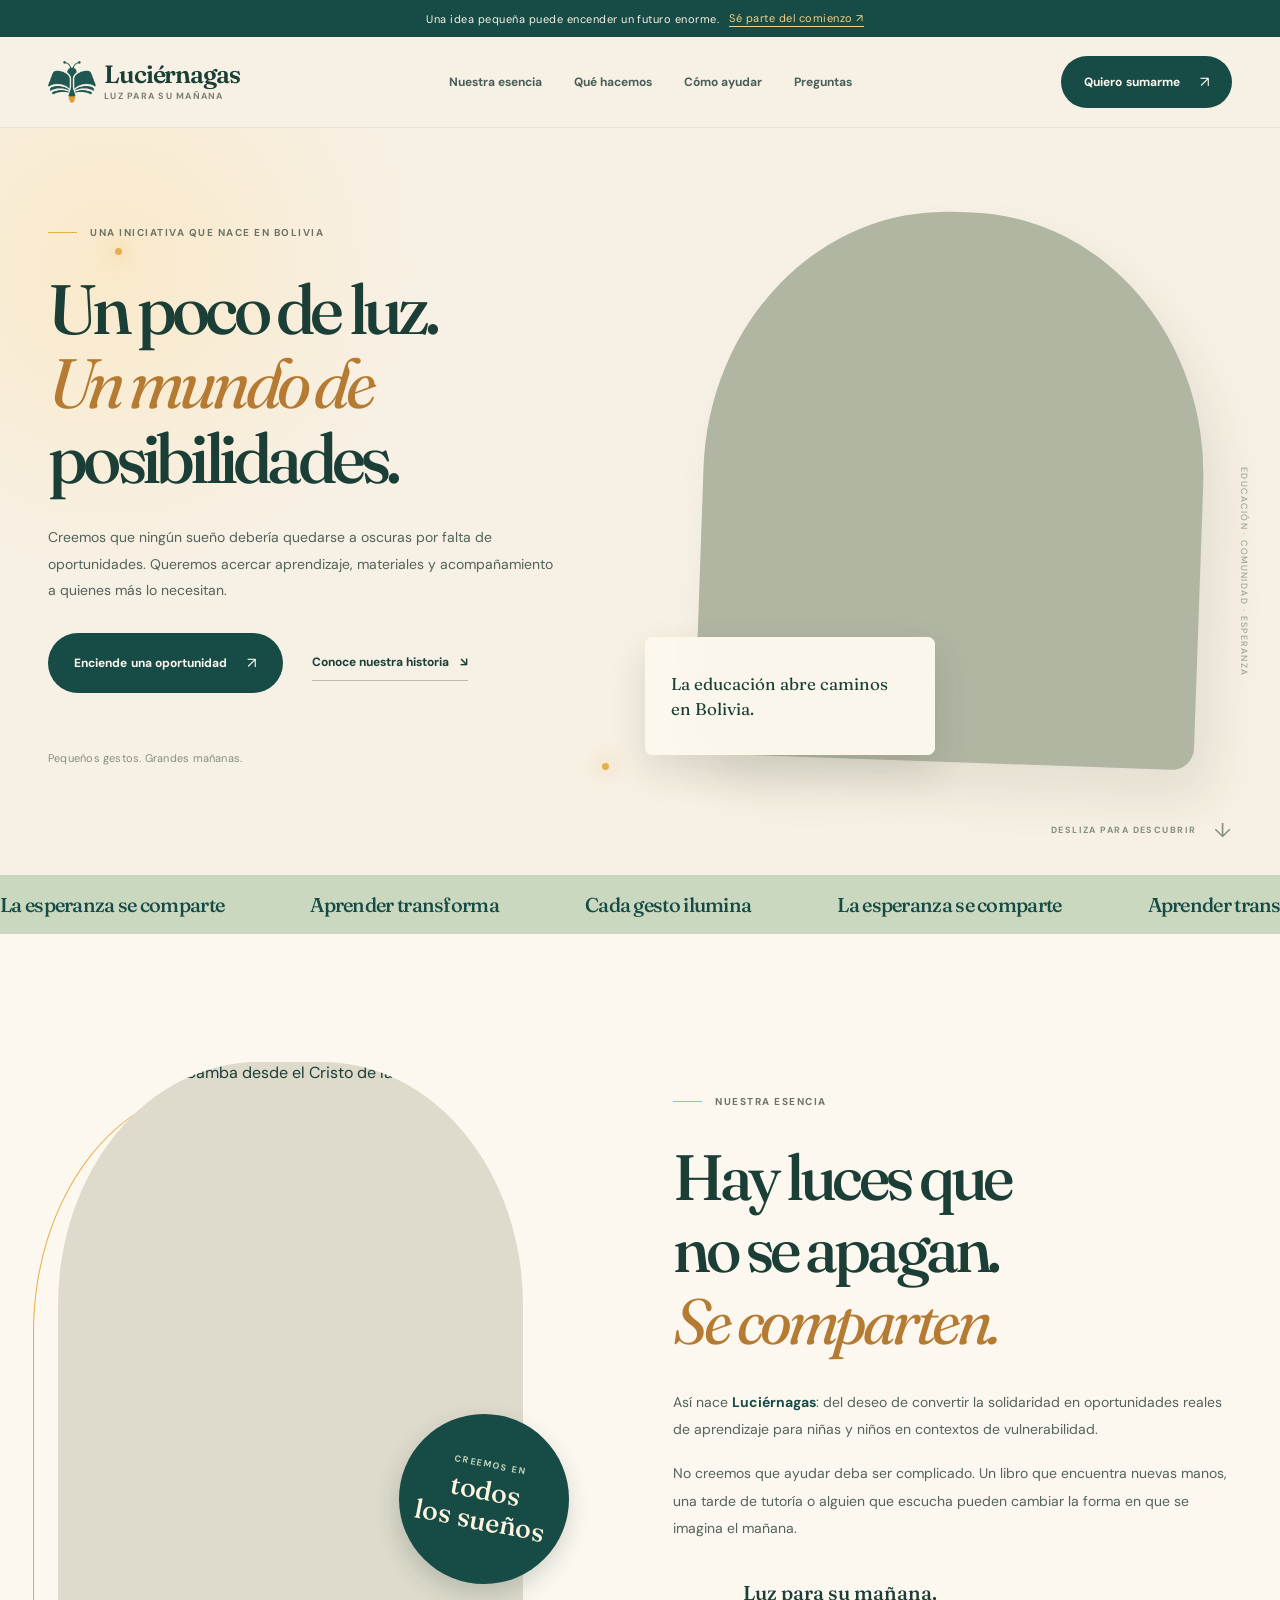
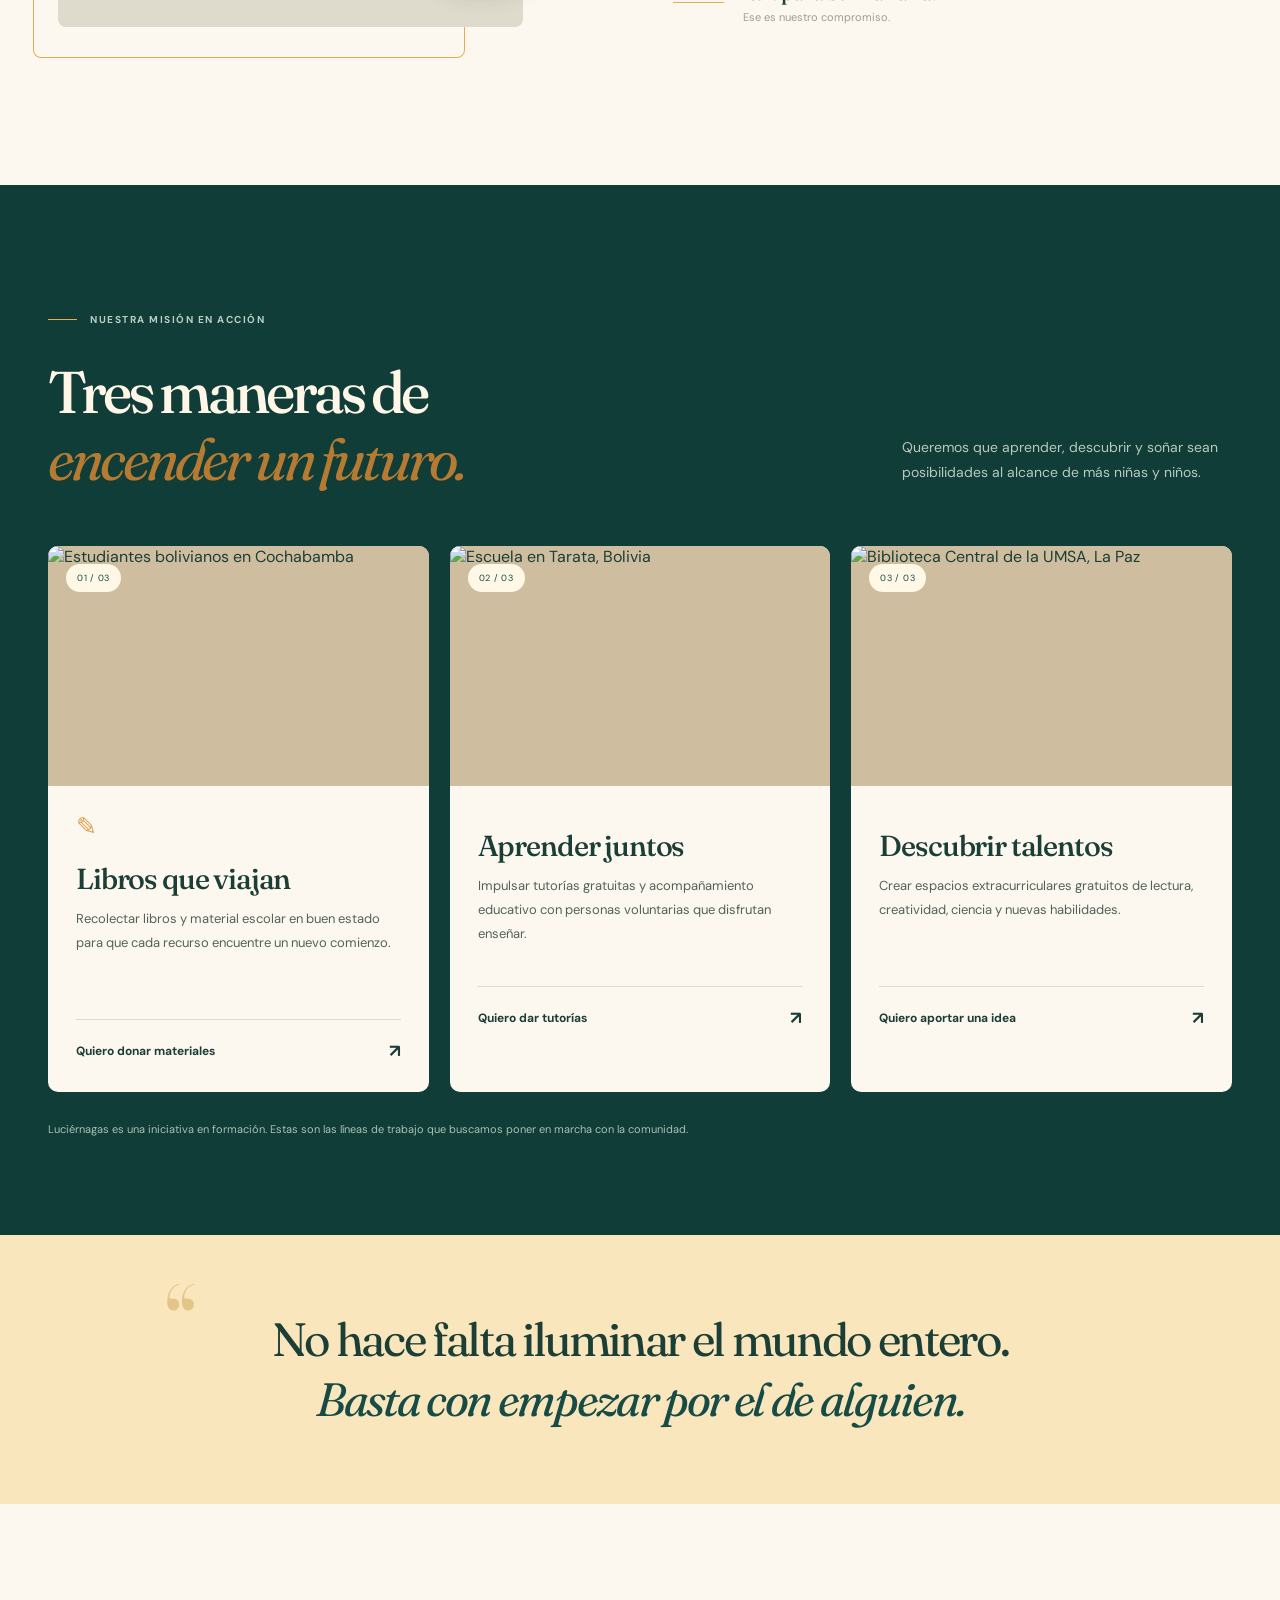
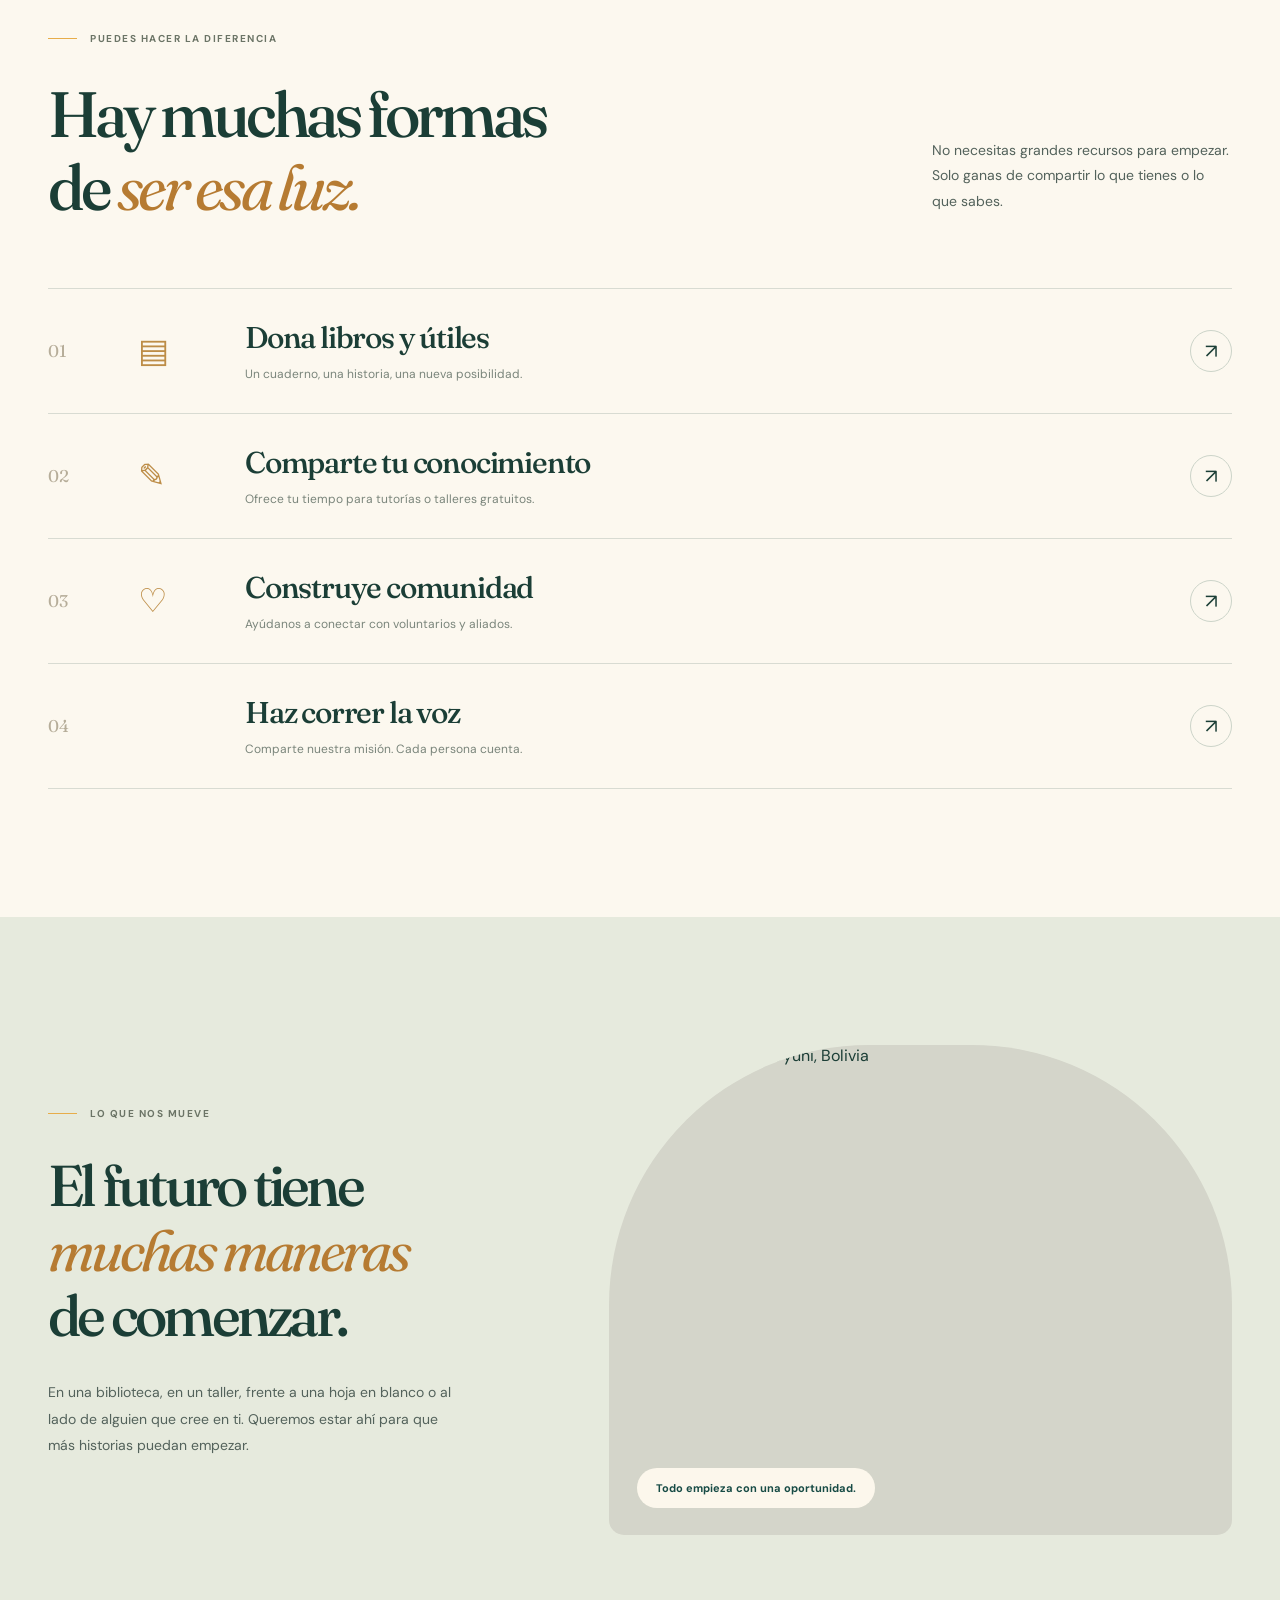
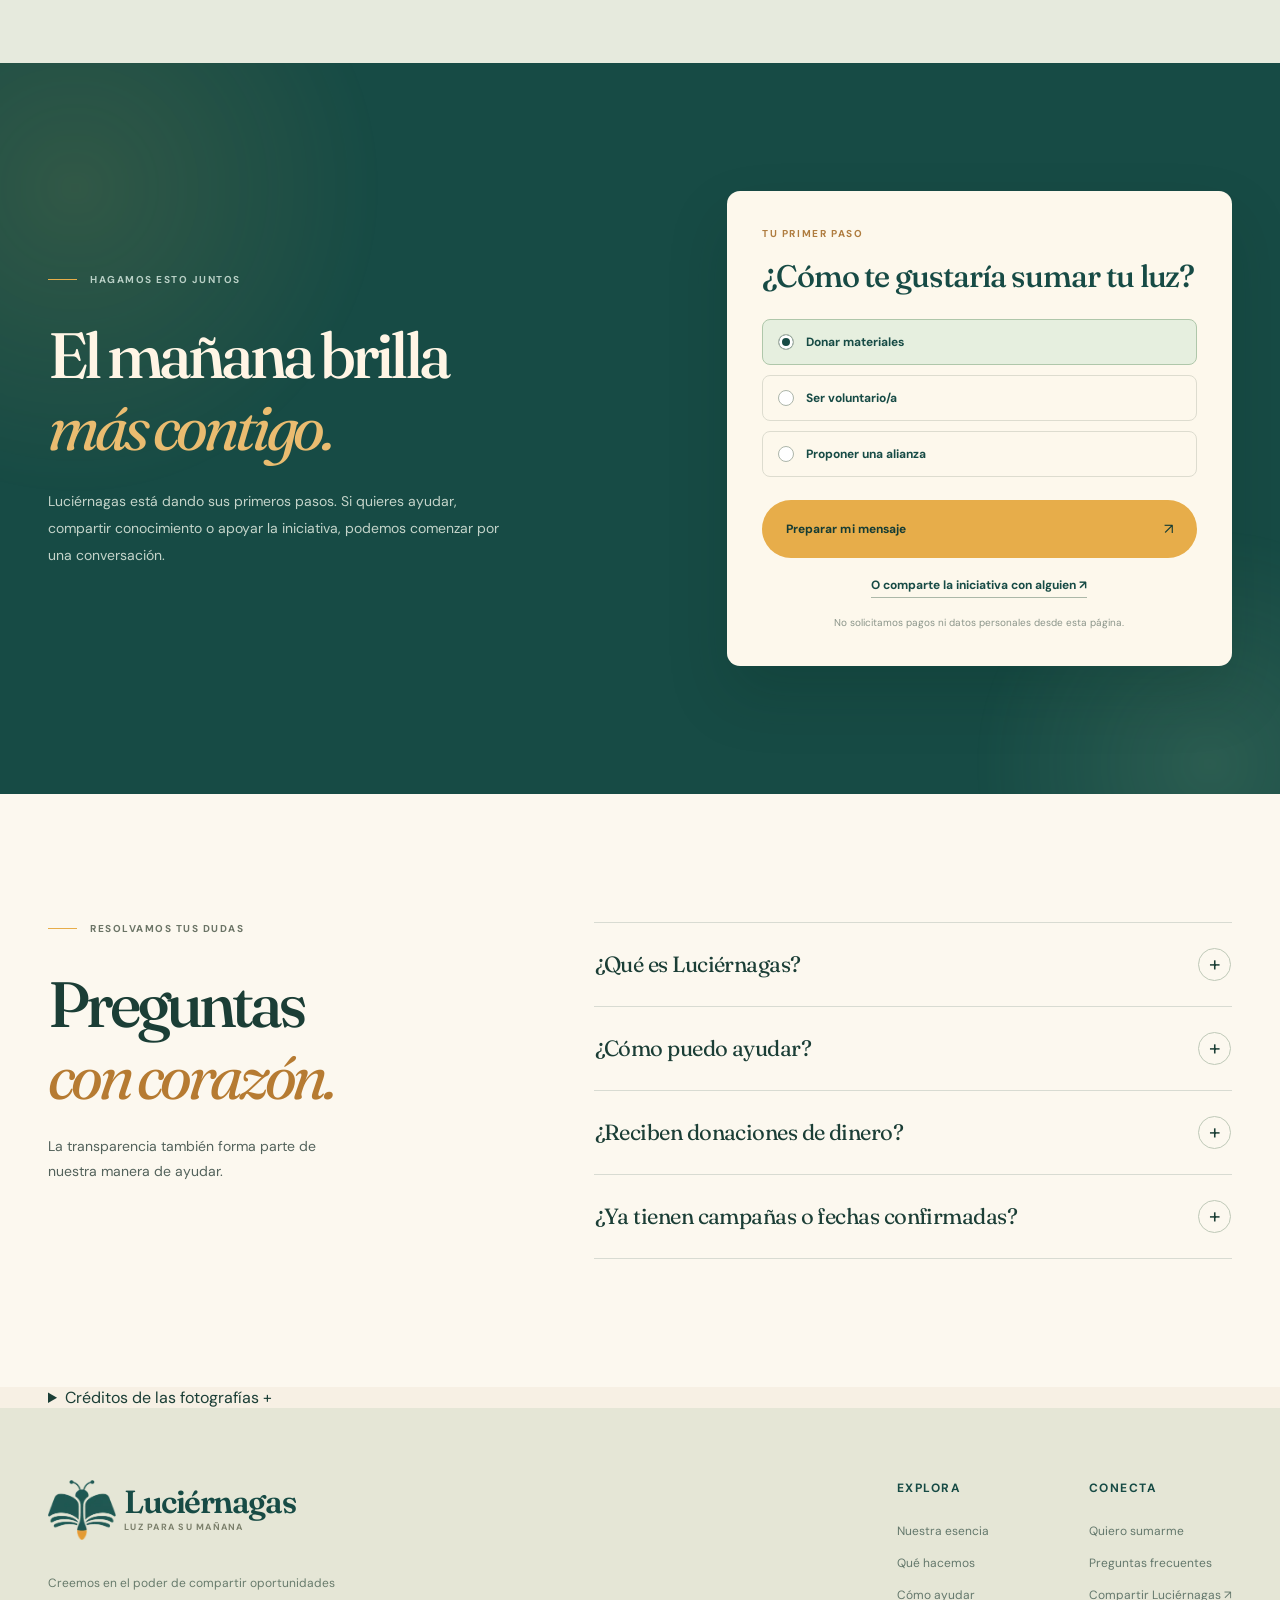
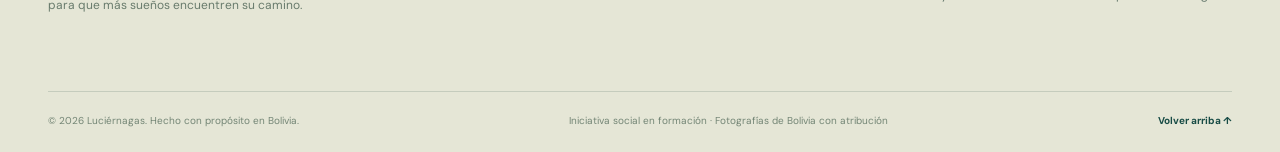
==== index.html @ acbd03c3 "Mejorar Luciérnagas: navegación fija, animación suave y fotos bolivianas - index.html" ====
<!doctype html>
<html lang="es">
<head>
  <meta charset="utf-8" />
  <meta name="viewport" content="width=device-width, initial-scale=1" />
  <meta name="theme-color" content="#f7f0e4" />
  <meta name="description" content="Luciérnagas es una iniciativa social en formación en Bolivia. Queremos acercar libros, material escolar, tutorías y experiencias educativas gratuitas a niñas y niños." />
  <meta property="og:type" content="website" />
  <meta property="og:title" content="Luciérnagas — Luz para su mañana" />
  <meta property="og:description" content="Pequeños gestos, grandes futuros. Súmate a una comunidad que quiere encender oportunidades a través de la educación." />
  <meta property="og:image" content="assets/logo-original.webp" />
  <meta name="color-scheme" content="light" />
  <title>Luciérnagas | Luz para su mañana</title>
  <link rel="icon" type="image/png" href="assets/favicon.webp" />
  <link rel="preconnect" href="https://fonts.googleapis.com" />
  <link rel="preconnect" href="https://fonts.gstatic.com" crossorigin />
  <link href="https://fonts.googleapis.com/css2?family=DM+Sans:wght@400;500;600;700&family=Fraunces:ital,wght@0,400;0,500;0,600;1,400;1,500&display=swap" rel="stylesheet" />
  <link rel="stylesheet" href="css/styles.css" />
  <script defer src="js/main.js"></script>
</head>
<body>
  <a class="skip-link" href="#contenido">Saltar al contenido</a>
  <div class="ambient-fireflies" aria-hidden="true"><span></span><span></span><span></span><span></span><span></span><span></span><span></span><span></span></div>
  <div class="top-shell">
  <div class="announcement"><span class="announcement-spark" aria-hidden="true"></span> Una idea pequeña puede encender un futuro enorme. <a href="#sumate">Sé parte del comienzo <span aria-hidden="true">↗</span></a></div>
  <header class="site-header" id="inicio">
    <div class="container nav-shell">
      <a class="brand" href="#inicio" aria-label="Luciérnagas, ir al inicio">
        <img src="assets/isotipo.webp" width="45" height="40" alt="" />
        <span class="brand-copy"><strong>Luciérnagas</strong><small>Luz para su mañana</small></span>
      </a>
      <nav class="primary-nav" aria-label="Navegación principal" id="primary-nav">
        <a href="#nosotros">Nuestra esencia</a>
        <a href="#que-hacemos">Qué hacemos</a>
        <a href="#como-ayudar">Cómo ayudar</a>
        <a href="#preguntas">Preguntas</a>
      </nav>
      <a class="button button-dark nav-cta" href="#sumate">Quiero sumarme <span aria-hidden="true">↗</span></a>
      <button class="menu-toggle" type="button" aria-label="Abrir menú" aria-expanded="false" aria-controls="primary-nav"><span></span><span></span></button>
    </div>
  </header>
  </div>
  <main id="contenido">
    <section class="hero section-pad" aria-labelledby="hero-heading">
      <div class="hero-glow" aria-hidden="true"></div>
      <div class="firefly firefly-one" aria-hidden="true"></div><div class="firefly firefly-two" aria-hidden="true"></div><div class="firefly firefly-three" aria-hidden="true"></div>
      <div class="container hero-grid">
        <div class="hero-copy" data-reveal>
          <p class="eyebrow"><span class="eyebrow-line"></span> Una iniciativa que nace en Bolivia</p>
          <h1 id="hero-heading">Un poco de luz.<br><em>Un mundo de</em><br><span class="highlight-word">posibilidades</span>.</h1>
          <p class="hero-lead">Creemos que ningún sueño debería quedarse a oscuras por falta de oportunidades. Queremos acercar aprendizaje, materiales y acompañamiento a quienes más lo necesitan.</p>
          <div class="hero-actions">
            <a class="button button-dark button-large" href="#como-ayudar">Enciende una oportunidad <span aria-hidden="true">↗</span></a>
            <a class="text-link" href="#nosotros">Conoce nuestra historia <span aria-hidden="true">↘</span></a>
          </div>
          <div class="hero-footnote"><span>Pequeños gestos. Grandes mañanas.</span></div>
        </div>
        <div class="hero-art" data-reveal data-delay="100">
          <div class="hero-photo-wrap">
            <img class="hero-photo" src="https://commons.wikimedia.org/wiki/Special:FilePath/La%20Paz%2C%20Bolivia%20en%20la%20ma%C3%B1ana.jpg" alt="La Paz, Bolivia, al amanecer" fetchpriority="high" />
          </div>
          
          <div class="hero-quote"><span>La educación abre caminos en Bolivia.</span></div>
          <div class="vertical-caption" aria-hidden="true">EDUCACIÓN · COMUNIDAD · ESPERANZA</div>
        </div>
      </div>
      <div class="container hero-scroll" aria-hidden="true"><span>DESLIZA PARA DESCUBRIR</span><span class="scroll-arrow">↓</span></div>
    </section>

    <section class="marquee-strip" aria-label="Nuestros valores"><div class="marquee-track" aria-hidden="true"><span>La esperanza se comparte</span><i aria-hidden="true"></i><span>Aprender transforma</span><i aria-hidden="true"></i><span>Cada gesto ilumina</span><i aria-hidden="true"></i><span>La esperanza se comparte</span><i aria-hidden="true"></i><span>Aprender transforma</span><i aria-hidden="true"></i><span>Cada gesto ilumina</span><i aria-hidden="true"></i></div></section>

    <section class="about section-pad" id="nosotros" aria-labelledby="about-heading">
      <div class="container about-grid">
        <div class="about-art" data-reveal>
          <div class="about-photo-frame"><img src="https://commons.wikimedia.org/wiki/Special:FilePath/Cochabamba%20-%20Bolivia.JPG" loading="lazy" alt="Vista de Cochabamba desde el Cristo de la Concordia" /></div>
          <div class="about-stamp"><span class="stamp-small">CREEMOS EN</span><strong>todos<br>los sueños</strong><span class="stamp-star"></span></div>
          <div class="photo-outline" aria-hidden="true"></div>
        </div>
        <div class="about-copy" data-reveal data-delay="110">
          <p class="eyebrow"><span class="eyebrow-line"></span> Nuestra esencia</p>
          <h2 id="about-heading">Hay luces que<br>no se apagan.<br><em>Se comparten.</em></h2>
          <p>Así nace <strong>Luciérnagas</strong>: del deseo de convertir la solidaridad en oportunidades reales de aprendizaje para niñas y niños en contextos de vulnerabilidad.</p>
          <p>No creemos que ayudar deba ser complicado. Un libro que encuentra nuevas manos, una tarde de tutoría o alguien que escucha pueden cambiar la forma en que se imagina el mañana.</p>
          <div class="about-signature"><span class="signature-line"></span><span><strong>Luz para su mañana.</strong><small>Ese es nuestro compromiso.</small></span></div>
        </div>
      </div>
    </section>

    <section class="programs section-pad" id="que-hacemos" aria-labelledby="programs-heading">
      <div class="container">
        <div class="section-heading split-heading" data-reveal>
          <div><p class="eyebrow eyebrow-light"><span class="eyebrow-line"></span> Nuestra misión en acción</p><h2 id="programs-heading">Tres maneras de<br><em>encender un futuro.</em></h2></div>
          <p>Queremos que aprender, descubrir y soñar sean posibilidades al alcance de más niñas y niños.</p>
        </div>
        <div class="program-grid">
          <article class="program-card" data-reveal>
            <div class="program-image"><img src="https://commons.wikimedia.org/wiki/Special:FilePath/Estudiantes%20bolivianos%20Cochabamba.jpg" loading="lazy" alt="Estudiantes bolivianos en Cochabamba" /><span class="program-number">01 / 03</span></div>
            <div class="program-body"><div class="program-icon" aria-hidden="true">✎</div><h3>Libros que viajan</h3><p>Recolectar libros y material escolar en buen estado para que cada recurso encuentre un nuevo comienzo.</p><a href="#como-ayudar">Quiero donar materiales <span aria-hidden="true">↗</span></a></div>
          </article>
          <article class="program-card" data-reveal data-delay="100">
            <div class="program-image"><img src="https://commons.wikimedia.org/wiki/Special:FilePath/Escuela%20en%20tarata.jpg" loading="lazy" alt="Escuela en Tarata, Bolivia" /><span class="program-number">02 / 03</span></div>
            <div class="program-body"><div class="program-icon" aria-hidden="true"></div><h3>Aprender juntos</h3><p>Impulsar tutorías gratuitas y acompañamiento educativo con personas voluntarias que disfrutan enseñar.</p><a href="#como-ayudar">Quiero dar tutorías <span aria-hidden="true">↗</span></a></div>
          </article>
          <article class="program-card" data-reveal data-delay="200">
            <div class="program-image"><img src="https://commons.wikimedia.org/wiki/Special:FilePath/Biblioteca%20Central%20de%20la%20UMSA.jpg" loading="lazy" alt="Biblioteca Central de la UMSA, La Paz" /><span class="program-number">03 / 03</span></div>
            <div class="program-body"><div class="program-icon" aria-hidden="true"></div><h3>Descubrir talentos</h3><p>Crear espacios extracurriculares gratuitos de lectura, creatividad, ciencia y nuevas habilidades.</p><a href="#como-ayudar">Quiero aportar una idea <span aria-hidden="true">↗</span></a></div>
          </article>
        </div>
        <p class="program-note"> Luciérnagas es una iniciativa en formación. Estas son las líneas de trabajo que buscamos poner en marcha con la comunidad.</p>
      </div>
    </section>

    <section class="manifesto" aria-label="Nuestro manifiesto"><div class="container manifesto-inner" data-reveal><span class="manifesto-decoration" aria-hidden="true">“</span><p>No hace falta iluminar el mundo entero.<br><em>Basta con empezar por el de alguien.</em></p></div></section>

    <section class="steps section-pad" id="como-ayudar" aria-labelledby="steps-heading">
      <div class="container">
        <div class="steps-header" data-reveal><div><p class="eyebrow"><span class="eyebrow-line"></span> Puedes hacer la diferencia</p><h2 id="steps-heading">Hay muchas formas<br>de <em>ser esa luz.</em></h2></div><p>No necesitas grandes recursos para empezar. Solo ganas de compartir lo que tienes o lo que sabes.</p></div>
        <div class="help-list">
          <a class="help-row" href="#sumate" data-reveal><span class="help-index">01</span><span class="help-icon" aria-hidden="true">▤</span><span class="help-content"><strong>Dona libros y útiles</strong><small>Un cuaderno, una historia, una nueva posibilidad.</small></span><span class="help-arrow" aria-hidden="true">↗</span></a>
          <a class="help-row" href="#sumate" data-reveal><span class="help-index">02</span><span class="help-icon" aria-hidden="true">✎</span><span class="help-content"><strong>Comparte tu conocimiento</strong><small>Ofrece tu tiempo para tutorías o talleres gratuitos.</small></span><span class="help-arrow" aria-hidden="true">↗</span></a>
          <a class="help-row" href="#sumate" data-reveal><span class="help-index">03</span><span class="help-icon" aria-hidden="true">♡</span><span class="help-content"><strong>Construye comunidad</strong><small>Ayúdanos a conectar con voluntarios y aliados.</small></span><span class="help-arrow" aria-hidden="true">↗</span></a>
          <a class="help-row" href="#sumate" data-reveal><span class="help-index">04</span><span class="help-icon" aria-hidden="true"></span><span class="help-content"><strong>Haz correr la voz</strong><small>Comparte nuestra misión. Cada persona cuenta.</small></span><span class="help-arrow" aria-hidden="true">↗</span></a>
        </div>
      </div>
    </section>

    <section class="photo-story section-pad" aria-labelledby="story-heading">
      <div class="container photo-story-grid"><div class="story-copy" data-reveal><p class="eyebrow"><span class="eyebrow-line"></span> Lo que nos mueve</p><h2 id="story-heading">El futuro tiene<br><em>muchas maneras</em><br>de comenzar.</h2><p>En una biblioteca, en un taller, frente a una hoja en blanco o al lado de alguien que cree en ti. Queremos estar ahí para que más historias puedan empezar.</p></div><div class="story-image" data-reveal data-delay="100"><img src="https://commons.wikimedia.org/wiki/Special:FilePath/Salar%20de%20Uyuni.jpg" loading="lazy" alt="Paisaje del Salar de Uyuni, Bolivia" /><span>Todo empieza con una oportunidad.</span></div></div>
    </section>

    <section class="join section-pad" id="sumate" aria-labelledby="join-heading">
      <div class="join-orb join-orb-one" aria-hidden="true"></div><div class="join-orb join-orb-two" aria-hidden="true"></div>
      <div class="container join-grid">
        <div class="join-copy" data-reveal><p class="eyebrow eyebrow-light"><span class="eyebrow-line"></span> Hagamos esto juntos</p><h2 id="join-heading">El mañana brilla<br><em>más contigo.</em></h2><p>Luciérnagas está dando sus primeros pasos. Si quieres ayudar, compartir conocimiento o apoyar la iniciativa, podemos comenzar por una conversación.</p></div>
        <div class="join-panel" data-reveal data-delay="120">
          <p class="panel-overline">TU PRIMER PASO</p>
          <h3>¿Cómo te gustaría sumar tu luz?</h3>
          <fieldset class="interest-options"><legend class="sr-only">Selecciona una manera de participar</legend><label><input type="radio" name="interest" value="donar libros o material escolar" checked><span>Donar materiales</span></label><label><input type="radio" name="interest" value="ofrecer tutorías o talleres gratuitos"><span>Ser voluntario/a</span></label><label><input type="radio" name="interest" value="proponer una alianza o colaboración"><span>Proponer una alianza</span></label></fieldset>
          <button type="button" class="button button-gold button-full" id="prepare-message">Preparar mi mensaje <span aria-hidden="true">↗</span></button>
          <button type="button" class="share-button" id="share-project">O comparte la iniciativa con alguien <span aria-hidden="true">↗</span></button>
          <p class="form-note" id="join-feedback" role="status" aria-live="polite">No solicitamos pagos ni datos personales desde esta página.</p>
          <div class="prepared-message" id="prepared-message" hidden><p>Mensaje listo para copiar y enviar por tu canal preferido:</p><textarea aria-label="Mensaje para compartir" id="message-text" readonly rows="3"></textarea><button type="button" class="copy-message" id="copy-message">Copiar mensaje <span aria-hidden="true">⧉</span></button></div>
        </div>
      </div>
    </section>

    <section class="faq section-pad" id="preguntas" aria-labelledby="faq-heading"><div class="container faq-grid"><div class="faq-title" data-reveal><p class="eyebrow"><span class="eyebrow-line"></span> Resolvamos tus dudas</p><h2 id="faq-heading">Preguntas<br><em>con corazón.</em></h2><p>La transparencia también forma parte de nuestra manera de ayudar.</p></div><div class="faq-items" data-reveal data-delay="100"><details><summary>¿Qué es Luciérnagas? <span>+</span></summary><p>Es una iniciativa social en etapa de formación en Bolivia, enfocada en ampliar oportunidades educativas para niñas y niños mediante donaciones de materiales, tutorías y actividades gratuitas.</p></details><details><summary>¿Cómo puedo ayudar? <span>+</span></summary><p>Puedes comenzar por ofrecer libros o material escolar en buen estado, proponer tutorías o talleres, conectar aliados o compartir la iniciativa. Estamos organizando los canales de participación.</p></details><details><summary>¿Reciben donaciones de dinero? <span>+</span></summary><p>Por ahora, esta página no recibe pagos ni solicita transferencias. Comunicaremos cualquier mecanismo de aportes únicamente cuando exista un proceso formal, verificable y transparente.</p></details><details><summary>¿Ya tienen campañas o fechas confirmadas? <span>+</span></summary><p>Aún no anunciamos fechas ni puntos de recolección. Se publicarán cuando las actividades estén organizadas y confirmadas.</p></details></div></div></section>
  </main>

  <div class="photo-credits container" id="creditos">
    <details><summary>Créditos de las fotografías <span aria-hidden="true">+</span></summary>
      <p>Fotografías documentales de Bolivia para ilustrar el contexto del proyecto. No representan actividades, colaboradores ni beneficiarios de Luciérnagas. Encuadres adaptados al diseño mediante CSS.</p>
      <p>
        <a href="https://commons.wikimedia.org/wiki/File:La_Paz,_Bolivia_en_la_ma%C3%B1ana.jpg" target="_blank" rel="noopener noreferrer">La Paz — Henryisknow (CC0)</a> ·
        <a href="https://commons.wikimedia.org/wiki/File:Cochabamba_-_Bolivia.JPG" target="_blank" rel="noopener noreferrer">Cochabamba — Edwin Yana (CC BY-SA 3.0)</a> ·
        <a href="https://commons.wikimedia.org/wiki/File:Estudiantes_bolivianos_Cochabamba.jpg" target="_blank" rel="noopener noreferrer">Estudiantes en Cochabamba — Patrick Furlong (CC BY 2.0)</a> ·
        <a href="https://commons.wikimedia.org/wiki/File:Escuela_en_tarata.jpg" target="_blank" rel="noopener noreferrer">Escuela en Tarata — Sofipamm (CC BY-SA 4.0)</a> ·
        <a href="https://commons.wikimedia.org/wiki/File:Biblioteca_Central_de_la_UMSA.jpg" target="_blank" rel="noopener noreferrer">Biblioteca UMSA — Carlillasa (CC BY-SA 4.0)</a> ·
        <a href="https://commons.wikimedia.org/wiki/File:Salar_de_Uyuni.jpg" target="_blank" rel="noopener noreferrer">Salar de Uyuni — Lion Hirth (dominio público)</a>.
      </p>
      <p>Licencias: <a href="https://creativecommons.org/licenses/by/2.0/" target="_blank" rel="noopener noreferrer">CC BY 2.0</a>, <a href="https://creativecommons.org/licenses/by-sa/3.0/" target="_blank" rel="noopener noreferrer">CC BY-SA 3.0</a> y <a href="https://creativecommons.org/licenses/by-sa/4.0/" target="_blank" rel="noopener noreferrer">CC BY-SA 4.0</a>.</p>
    </details>
  </div>
  <footer class="footer"><div class="container footer-main"><div class="footer-brand"><a href="#inicio" class="footer-logo"><img src="assets/isotipo.webp" width="65" height="58" alt="" /><span><strong>Luciérnagas</strong><small>Luz para su mañana</small></span></a><p>Creemos en el poder de compartir oportunidades para que más sueños encuentren su camino.</p></div><div class="footer-links"><div><h3>Explora</h3><a href="#nosotros">Nuestra esencia</a><a href="#que-hacemos">Qué hacemos</a><a href="#como-ayudar">Cómo ayudar</a></div><div><h3>Conecta</h3><a href="#sumate">Quiero sumarme</a><a href="#preguntas">Preguntas frecuentes</a><button type="button" id="footer-share">Compartir Luciérnagas ↗</button></div></div></div><div class="container footer-bottom"><span>© <span id="year">2026</span> Luciérnagas. Hecho con propósito en Bolivia.</span><span>Iniciativa social en formación · Fotografías de Bolivia con atribución</span><a href="#inicio">Volver arriba ↑</a></div></footer>
</body>
</html>
---- css/styles.css ----
:root{--cream:#f7f0e4;--cream-light:#fcf8ef;--cream-deep:#eee3d0;--green:#174b45;--green-2:#225a52;--green-deep:#103d37;--sage:#cad8bf;--sage-soft:#e6eadd;--gold:#e7ad4a;--gold-pale:#f9e6bd;--ink:#1b3e36;--body:#53625b;--line:rgba(26,70,60,.16);--serif:'Fraunces',Georgia,serif;--sans:'DM Sans',Arial,sans-serif;--ease:cubic-bezier(.23,1,.32,1)}
*,*::before,*::after{box-sizing:border-box}html{scroll-behavior:smooth;scroll-padding-top:100px;overflow-x:clip}body{margin:0;background:var(--cream);color:var(--ink);font-family:var(--sans);-webkit-font-smoothing:antialiased;overflow-x:hidden}body.menu-open{overflow:hidden}a{color:inherit;text-decoration:none}button,input,textarea{font:inherit}button{cursor:pointer}img{max-width:100%;display:block}h1,h2,h3,p{margin-top:0}h1,h2,h3{font-weight:500}::selection{background:var(--gold-pale);color:var(--green-deep)}:focus-visible{outline:3px solid var(--gold);outline-offset:4px}fieldset{border:0;padding:0;margin:0}.container{width:min(1210px,calc(100% - 96px));margin-inline:auto}.section-pad{padding:128px 0}.sr-only{position:absolute;width:1px;height:1px;overflow:hidden;clip:rect(0,0,0,0);white-space:nowrap}.skip-link{position:fixed;top:-100px;left:15px;z-index:500;background:var(--gold);padding:12px 18px;border-radius:9px}.skip-link:focus{top:12px}.announcement{height:37px;display:flex;align-items:center;justify-content:center;gap:10px;padding:0 12px;background:var(--green);color:#f8f2e8;font-size:11px;letter-spacing:.045em}.announcement a{color:#f7cf83;border-bottom:1px solid #f7cf83;padding-bottom:1px}.announcement-spark{color:var(--gold);font-size:19px}.site-header{position:sticky;top:0;z-index:100;background:rgba(247,240,228,.92);backdrop-filter:blur(20px);-webkit-backdrop-filter:blur(20px);border-bottom:1px solid rgba(24,72,61,.08)}.nav-shell{height:90px;display:flex;align-items:center;justify-content:space-between;gap:32px}.brand,.footer-logo{display:inline-flex;align-items:center;gap:8px;flex-shrink:0}.brand img{object-fit:contain;width:48px;height:44px}.brand-copy,.footer-logo span{display:flex;flex-direction:column;gap:3px}.brand strong,.footer-logo strong{font-family:var(--serif);font-size:25px;font-weight:600;letter-spacing:-.045em;line-height:1}.brand small,.footer-logo small{font-size:9px;font-weight:700;text-transform:uppercase;letter-spacing:.14em;color:#7b7f6b}.primary-nav{display:flex;align-items:center;gap:32px}.primary-nav a{font-size:12px;font-weight:700;color:#485e56;transition:color .2s}.primary-nav a:hover{color:#ba7c20}.button{border:1px solid transparent;display:inline-flex;justify-content:center;align-items:center;gap:20px;padding:15px 22px;border-radius:100px;font-size:12px;font-weight:700;letter-spacing:.005em;transition:transform .35s var(--ease),background .25s,color .25s,box-shadow .25s;white-space:nowrap}.button:hover{transform:translateY(-3px);box-shadow:0 12px 25px rgba(15,50,41,.13)}.button span{font-size:15px;font-weight:400}.button-dark{background:var(--green);color:var(--cream-light)}.button-dark:hover{background:#26665b}.button-gold{background:var(--gold);color:#163c34}.button-gold:hover{background:#f0bf69}.button-large{padding:19px 25px}.menu-toggle{display:none;background:none;border:0;width:42px;height:42px;align-items:center;justify-content:center;flex-direction:column;gap:6px}.menu-toggle span{width:23px;height:2px;background:var(--green);transition:transform .2s}
.eyebrow{display:flex;align-items:center;gap:13px;text-transform:uppercase;letter-spacing:.15em;font-size:10px;font-weight:700;color:#6b7466;margin-bottom:33px}.eyebrow-line{width:29px;height:1px;background:var(--gold);display:inline-block}.eyebrow-light{color:#b9d0c6}.hero{position:relative;padding:76px 0 32px;overflow:hidden;min-height:720px}.hero-glow{position:absolute;width:620px;height:620px;background:radial-gradient(circle,rgba(255,224,164,.40),transparent 70%);top:-170px;left:-200px;pointer-events:none}.hero-grid{display:grid;grid-template-columns:1.06fr .94fr;align-items:center;gap:58px}.hero-copy{position:relative;z-index:2}.hero h1{font-family:var(--serif);font-size:clamp(56px,5.45vw,84px);letter-spacing:-.068em;line-height:1.065;margin-bottom:29px}.hero h1 em,h2 em,.manifesto em{font-weight:400;font-style:italic;color:#b67b32}.highlight-word{position:relative;white-space:nowrap}.sparkle-shape{position:absolute;right:-32px;top:-19px;font-size:28px;font-family:var(--sans);font-weight:400;color:var(--gold)}.hero-lead{max-width:505px;color:var(--body);line-height:1.9;font-size:14px;margin-bottom:29px}.hero-actions{display:flex;align-items:center;gap:29px;flex-wrap:wrap}.text-link{font-size:12px;font-weight:700;padding:10px 0;border-bottom:1px solid #bdbaaa}.text-link span{margin-left:8px}.text-link:hover{color:#b67b32}.hero-footnote{margin-top:58px;display:flex;align-items:center;gap:10px;font-size:11px;color:#869080;letter-spacing:.02em}.tiny-sun{color:var(--gold);font-size:20px}.hero-art{position:relative;min-width:0;padding:8px 29px 25px 0}.hero-photo-wrap{height:550px;overflow:hidden;border-radius:48% 48% 22px 22px;transform:rotate(2deg);background:#b1b6a3;box-shadow:20px 30px 50px rgba(41,57,38,.09)}.hero-photo{width:100%;height:100%;object-fit:cover;object-position:50% 50%;transform:scale(1.06) rotate(-2deg);transition:transform 1s var(--ease)}.hero-photo-wrap:hover .hero-photo{transform:scale(1.15) rotate(-2deg)}.hero-image-bubble{position:absolute;top:45px;right:-2px;width:103px;height:103px;background:var(--gold);border-radius:50%;display:grid;place-items:center;box-shadow:0 8px 35px rgba(205,149,63,.2)}.hero-image-bubble span{font-size:75px;color:#fff2d3;animation:spin 22s linear infinite}.hero-quote{position:absolute;bottom:32px;left:-58px;width:290px;min-height:118px;padding:24px 25px;background:rgba(252,248,239,.97);border:1px solid #fff6e6;box-shadow:0 16px 38px rgba(41,57,38,.14);border-radius:7px;display:flex;align-items:center;gap:14px;line-height:1.5;font-family:var(--serif);font-size:17px}.quote-sun{font-size:39px;color:var(--gold);align-self:flex-start}.vertical-caption{position:absolute;right:-18px;bottom:110px;writing-mode:vertical-rl;font-size:9px;letter-spacing:.16em;color:#8f988a}.hero-scroll{margin-top:30px;display:flex;align-items:center;justify-content:flex-end;gap:17px;font-size:9px;font-weight:700;letter-spacing:.16em;color:#869080}.scroll-arrow{font-size:20px;font-weight:400;animation:bob 2s ease-in-out infinite}.firefly{position:absolute;border-radius:50%;width:7px;height:7px;background:var(--gold);box-shadow:0 0 18px 5px rgba(231,173,74,.25);animation:float 7s ease-in-out infinite;pointer-events:none}.firefly-one{left:9%;top:16%}.firefly-two{right:41%;top:32%;animation-delay:-3s}.firefly-three{left:47%;bottom:14%;animation-delay:-1s}
.marquee-strip{height:59px;background:var(--sage);overflow:hidden;display:flex;align-items:center}.marquee-track{display:flex;gap:43px;white-space:nowrap;align-items:center;min-width:max-content;animation:marquee 34s linear infinite}.marquee-track span{font-family:var(--serif);font-size:20px;font-weight:500;letter-spacing:-.035em;color:var(--green)}.marquee-track i{font-style:normal;color:#b27e39;font-size:17px}.about{background:var(--cream-light)}.about-grid{display:grid;grid-template-columns:.95fr 1.05fr;gap:120px;align-items:center}.about-art{position:relative;max-width:475px;padding-left:10px;padding-bottom:30px}.about-photo-frame{height:565px;border-radius:43% 43% 8px 8px;overflow:hidden;background:#dedbcc;position:relative;z-index:2}.about-photo-frame img{width:100%;height:100%;object-fit:cover;object-position:center 45%}.photo-outline{position:absolute;width:91%;height:96%;border:1px solid var(--gold);border-radius:43% 43% 8px 8px;top:25px;left:-15px;z-index:1}.about-stamp{position:absolute;z-index:3;right:-46px;bottom:73px;width:170px;height:170px;background:var(--green);border-radius:50%;color:#fff4df;display:flex;flex-direction:column;align-items:center;justify-content:center;transform:rotate(11deg);text-align:center;box-shadow:0 10px 25px rgba(0,40,33,.18)}.about-stamp .stamp-small{font-size:9px;font-weight:700;letter-spacing:.17em;color:#c4d3bb;margin-bottom:6px}.about-stamp strong{font-family:var(--serif);font-size:27px;line-height:1.1;font-weight:500}.stamp-star{color:var(--gold);font-size:22px;margin-top:4px}.about-copy h2,.story-copy h2,.steps h2,.faq h2{font-family:var(--serif);font-size:clamp(46px,5vw,70px);line-height:1.13;letter-spacing:-.065em;margin-bottom:31px}.about-copy p:not(.eyebrow){font-size:14px;line-height:1.95;color:var(--body);margin-bottom:17px}.about-copy p strong{color:var(--green)}.about-signature{margin-top:38px;display:flex;align-items:center;gap:19px}.signature-line{height:1px;width:51px;background:var(--gold)}.about-signature>span:last-child{display:flex;flex-direction:column;gap:5px}.about-signature strong{font-family:var(--serif);font-size:20px;font-weight:500}.about-signature small{font-size:11px;color:#9a9e8f}
.programs{background:var(--green-deep);color:#fff6e7;padding-bottom:96px}.split-heading{display:flex;align-items:end;justify-content:space-between;gap:50px;margin-bottom:54px}.split-heading h2,.join h2{font-family:var(--serif);font-size:clamp(46px,4.6vw,68px);line-height:1.13;letter-spacing:-.065em;margin-bottom:0}.split-heading>p{max-width:330px;margin-bottom:7px;color:#b7c9be;font-size:14px;line-height:1.8}.program-grid{display:grid;grid-template-columns:repeat(3,minmax(0,1fr));gap:21px}.program-card{background:var(--cream-light);color:var(--ink);border-radius:10px;overflow:hidden;transition:transform .5s var(--ease),box-shadow .5s}.program-card:hover{transform:translateY(-9px);box-shadow:0 20px 35px rgba(2,22,15,.2)}.program-image{height:240px;position:relative;overflow:hidden;background:#cfbd9f}.program-image img{width:100%;height:100%;object-fit:cover;transition:transform .7s var(--ease)}.program-card:hover img{transform:scale(1.08)}.program-number{position:absolute;top:18px;left:18px;padding:8px 11px;font-size:9px;letter-spacing:.08em;border-radius:50px;color:var(--green);background:#fff8e7}.program-body{padding:24px 28px 29px}.program-icon{font-size:25px;color:#dba050;margin-bottom:18px}.program-body h3{font-family:var(--serif);font-size:29px;letter-spacing:-.04em;margin-bottom:11px}.program-body p{color:var(--body);font-size:13px;line-height:1.85;min-height:97px;margin-bottom:15px}.program-body a{display:flex;align-items:center;justify-content:space-between;border-top:1px solid var(--line);padding-top:19px;font-size:12px;font-weight:700}.program-body a span{font-size:18px;transition:transform .2s}.program-body a:hover span{transform:translate(3px,-3px)}.program-note{margin:28px 0 0;color:#a9c1b5;font-size:11px;line-height:1.7}.manifesto{background:var(--gold-pale);padding:74px 0}.manifesto-inner{text-align:center;position:relative}.manifesto-decoration{position:absolute;top:-48px;left:10%;font-family:var(--serif);font-size:110px;color:#d8af64;opacity:.6}.manifesto p{font-family:var(--serif);font-size:clamp(28px,3.65vw,52px);letter-spacing:-.05em;line-height:1.3;margin:0}.manifesto p em{color:var(--green)}.manifesto-mark{position:absolute;right:9%;bottom:-25px;font-size:43px;color:#ca9e58}
.steps{background:var(--cream-light)}.steps-header{display:flex;justify-content:space-between;gap:60px;align-items:end;margin-bottom:65px}.steps-header h2{margin-bottom:0}.steps-header>p{width:300px;color:var(--body);font-size:14px;line-height:1.8;margin-bottom:9px}.help-list{border-top:1px solid var(--line)}.help-row{min-height:125px;display:grid;grid-template-columns:75px 92px 1fr 58px;align-items:center;gap:15px;border-bottom:1px solid var(--line);transition:padding .3s var(--ease),background .3s}.help-row:hover{padding:0 15px;background:rgba(232,232,207,.48)}.help-index{font-family:var(--serif);font-size:17px;color:#b6ad99}.help-icon{color:#bd8d47;font-size:33px}.help-content{display:flex;flex-direction:column;gap:10px}.help-content strong{font-family:var(--serif);font-size:30px;font-weight:500;letter-spacing:-.04em}.help-content small{font-size:12px;color:#7a857b}.help-arrow{justify-self:end;display:grid;place-items:center;border:1px solid #ccd4c9;width:42px;height:42px;border-radius:50%;font-size:20px;transition:background .2s,color .2s,transform .2s}.help-row:hover .help-arrow{background:var(--green);color:#fff;transform:rotate(45deg)}.photo-story{background:var(--sage-soft)}.photo-story-grid{display:grid;grid-template-columns:.85fr 1.15fr;align-items:center;gap:100px}.story-copy h2{font-size:clamp(42px,4.5vw,62px)}.story-copy p:not(.eyebrow){font-size:14px;line-height:1.9;color:var(--body);max-width:405px}.handdrawn-asterisk{font-size:85px;font-weight:400;color:#ca9245;margin-top:28px}.story-image{position:relative;height:490px;overflow:hidden;border-radius:260px 260px 15px 15px;background:#d4d5ca}.story-image img{width:100%;height:100%;object-fit:cover;object-position:center 50%}.story-image span{position:absolute;bottom:27px;left:28px;padding:13px 19px;border-radius:50px;background:rgba(255,250,238,.94);font-size:11px;font-weight:700;color:var(--green)}
.join{background:var(--green);color:#fff5e5;position:relative;overflow:hidden}.join-orb{position:absolute;border-radius:50%;pointer-events:none;filter:blur(4px)}.join-orb-one{width:650px;height:650px;background:radial-gradient(circle,rgba(240,185,84,.12),transparent 67%);left:-250px;top:-200px}.join-orb-two{width:500px;height:500px;background:radial-gradient(circle,rgba(191,221,166,.12),transparent 67%);right:-180px;bottom:-220px}.join-grid{position:relative;display:grid;grid-template-columns:1fr .88fr;gap:105px;align-items:center}.join h2{font-size:clamp(52px,5vw,71px);margin-bottom:24px}.join h2 em{color:#eabc70}.join-copy>p:not(.eyebrow){max-width:475px;line-height:1.95;font-size:14px;color:#c4d4ca}.join-flourish{font-size:84px;color:var(--gold);margin-top:28px;animation:spin 40s linear infinite;transform-origin:43px 45px}.join-panel{background:#fdf8ec;color:var(--green);border-radius:13px;padding:36px 35px;box-shadow:0 30px 60px rgba(8,33,25,.17)}.panel-overline{font-size:10px;font-weight:700;letter-spacing:.16em;color:#af7c3f;margin-bottom:17px}.join-panel h3{font-family:var(--serif);font-size:31px;line-height:1.25;letter-spacing:-.035em;margin-bottom:23px}.interest-options{display:grid;gap:10px;margin-bottom:23px}.interest-options label{cursor:pointer;display:flex;align-items:center}.interest-options input{position:absolute;opacity:0;pointer-events:none}.interest-options span{display:flex;align-items:center;gap:12px;padding:14px 15px;width:100%;border-radius:8px;border:1px solid #dddccf;font-size:12px;font-weight:700;transition:border .2s,background .2s}.interest-options span::before{content:'';width:16px;height:16px;border:1px solid #adb6aa;border-radius:50%;background:#fff;box-shadow:inset 0 0 0 3px white}.interest-options input:checked+span{background:#e6efdf;border-color:#afc7aa}.interest-options input:checked+span::before{background:var(--green)}.interest-options input:focus-visible+span{outline:3px solid var(--gold);outline-offset:2px}.button-full{width:100%;justify-content:space-between;padding:18px 23px}.share-button{background:transparent;border:0;color:var(--green);font-size:12px;font-weight:700;display:block;margin:19px auto 0;border-bottom:1px solid #acb8a8;padding:0 0 4px}.form-note{text-align:center;margin:17px 0 0;color:#8b958a;font-size:10px;line-height:1.5}.prepared-message{margin-top:20px;padding-top:15px;border-top:1px solid var(--line)}.prepared-message p{font-size:11px;color:#68776e;line-height:1.5}.prepared-message textarea{width:100%;resize:vertical;border:1px solid #d6d9cc;border-radius:8px;padding:10px;font-size:12px;background:white;color:var(--ink);line-height:1.5}.copy-message{border:0;border-radius:30px;background:var(--green);color:white;padding:10px 14px;margin-top:10px;font-size:11px}
.faq{background:var(--cream-light)}.faq-grid{display:grid;grid-template-columns:.8fr 1.2fr;gap:120px}.faq-title h2{margin-bottom:22px}.faq-title>p:not(.eyebrow){max-width:300px;color:var(--body);font-size:14px;line-height:1.8}.faq-items details{border-bottom:1px solid var(--line)}.faq-items details:first-child{border-top:1px solid var(--line)}.faq-items summary{list-style:none;cursor:pointer;padding:25px 1px;font-family:var(--serif);font-size:22px;letter-spacing:-.025em;display:flex;justify-content:space-between;align-items:center;gap:25px}.faq-items summary::-webkit-details-marker{display:none}.faq-items summary span{border:1px solid #bfc9b8;width:33px;height:33px;flex:0 0 33px;border-radius:50%;display:grid;place-items:center;font-family:var(--sans);font-size:21px;font-weight:400;transition:transform .2s,background .2s}.faq-items details[open] summary span{transform:rotate(45deg);background:#e8eadd}.faq-items details p{max-width:550px;padding:0 30px 22px 1px;color:var(--body);font-size:13px;line-height:1.9;margin:0}.footer{background:#e5e6d6;color:var(--green);padding:72px 0 25px}.footer-main{display:flex;justify-content:space-between;gap:90px;padding-bottom:75px}.footer-logo img{width:68px;height:60px;object-fit:contain}.footer-logo strong{font-size:32px}.footer-brand>p{max-width:305px;margin:27px 0 0;font-size:12px;line-height:1.85;color:#687b6c}.footer-links{display:flex;gap:100px}.footer-links>div{display:flex;flex-direction:column;align-items:flex-start;gap:16px}.footer-links h3{font-size:12px;text-transform:uppercase;letter-spacing:.12em;margin-bottom:11px;font-weight:700}.footer-links a,.footer-links button{font-size:12px;color:#64786c;background:none;border:0;padding:0;text-align:left}.footer-links a:hover,.footer-links button:hover{color:#a4742f}.footer-bottom{border-top:1px solid rgba(31,73,59,.16);padding-top:22px;display:flex;justify-content:space-between;gap:20px;flex-wrap:wrap;font-size:10px;color:#738575}.footer-bottom a{color:var(--green);font-weight:700}
[data-reveal]{opacity:0;transform:translateY(26px);transition:opacity .85s var(--ease),transform .85s var(--ease)}[data-reveal].is-visible{opacity:1;transform:translateY(0)}[data-delay="100"]{transition-delay:.1s}[data-delay="110"]{transition-delay:.11s}[data-delay="120"]{transition-delay:.12s}[data-delay="200"]{transition-delay:.2s}@keyframes float{0%,100%{transform:translate(0,0);opacity:.4}50%{transform:translate(17px,-25px);opacity:1}}@keyframes spin{to{transform:rotate(360deg)}}@keyframes bob{0%,100%{transform:translateY(-4px)}50%{transform:translateY(4px)}}@keyframes marquee{to{transform:translateX(-50%)}}
@media(max-width:1150px){.container{width:min(1100px,calc(100% - 64px))}.nav-shell{gap:20px}.primary-nav{gap:19px}.primary-nav a{font-size:11px}.hero-grid{gap:35px}.hero h1{font-size:clamp(54px,5.8vw,71px)}.hero-photo-wrap{height:490px}.about-grid{gap:65px}.photo-story-grid{gap:55px}.join-grid{gap:60px}.faq-grid{gap:65px}}
@media(max-width:850px){.section-pad{padding:87px 0}.nav-shell{height:75px}.menu-toggle{display:flex;order:3}.nav-cta{margin-left:auto}.primary-nav{position:absolute;top:75px;left:0;right:0;padding:20px 32px 30px;background:var(--cream);display:flex;flex-direction:column;align-items:stretch;gap:0;opacity:0;visibility:hidden;transform:translateY(-8px);transition:opacity .2s,transform .2s,visibility .2s;border-bottom:1px solid var(--line);box-shadow:0 16px 20px rgba(18,50,34,.06)}.primary-nav.is-open{opacity:1;visibility:visible;transform:translateY(0)}.primary-nav a{font-size:15px;padding:16px 0;border-bottom:1px solid var(--line)}.menu-toggle[aria-expanded="true"] span:first-child{transform:translateY(4px) rotate(45deg)}.menu-toggle[aria-expanded="true"] span:last-child{transform:translateY(-4px) rotate(-45deg)}.hero{min-height:auto}.hero-grid{grid-template-columns:1fr;gap:60px}.hero h1{font-size:clamp(60px,9vw,84px)}.hero-copy{max-width:690px}.hero-art{width:min(550px,87%);margin-left:auto;margin-right:auto}.hero-scroll{margin-top:5px}.about-grid,.photo-story-grid{grid-template-columns:1fr;gap:65px}.about-art{width:min(500px,85%);margin:auto}.about-copy{max-width:630px}.split-heading,.steps-header{align-items:start}.program-grid{grid-template-columns:repeat(2,minmax(0,1fr))}.program-card:last-child{grid-column:1/-1;display:grid;grid-template-columns:1fr 1fr}.program-card:last-child .program-image{height:100%}.program-body p{min-height:0}.join-grid,.faq-grid{grid-template-columns:1fr;gap:50px}.join-panel{max-width:600px}.footer-links{gap:50px}}
@media(max-width:600px){.container{width:calc(100% - 40px)}.announcement{font-size:9px;gap:5px;white-space:nowrap}.announcement-spark{font-size:14px}.nav-shell{height:71px}.brand img{width:40px;height:36px}.brand strong{font-size:22px}.brand small{font-size:8px}.nav-cta{display:none}.primary-nav{top:71px}.section-pad{padding:77px 0}.hero{padding-top:51px;padding-bottom:25px}.hero .eyebrow{margin-bottom:25px}.hero h1{font-size:clamp(48px,12.4vw,64px);line-height:1.06}.sparkle-shape{font-size:19px;right:-20px;top:-10px}.hero-lead{font-size:13px;line-height:1.82}.hero-actions{gap:18px}.hero-actions .button{width:100%;justify-content:space-between}.hero-footnote{margin-top:25px}.hero-art{width:calc(100% - 28px);padding:0 8px 10px 0}.hero-photo-wrap{height:410px}.hero-image-bubble{width:70px;height:70px;right:-25px;top:20px}.hero-image-bubble span{font-size:52px}.hero-quote{width:230px;min-height:90px;left:-24px;bottom:8px;font-size:14px;padding:15px}.quote-sun{font-size:25px}.vertical-caption{display:none}.hero-scroll{margin-top:17px}.marquee-strip{height:53px}.marquee-track span{font-size:17px}.about-art{width:calc(100% - 40px)}.about-photo-frame{height:420px}.about-stamp{width:128px;height:128px;right:-33px;bottom:45px}.about-stamp strong{font-size:21px}.about-stamp .stamp-small{font-size:7px}.about-copy h2,.story-copy h2,.steps h2,.faq h2{font-size:clamp(42px,10vw,54px)}.about-copy p:not(.eyebrow){font-size:13px}.split-heading,.steps-header{flex-direction:column;gap:20px;margin-bottom:37px}.split-heading h2,.join h2{font-size:clamp(41px,10vw,55px)}.split-heading>p,.steps-header>p{width:auto;max-width:460px;font-size:13px}.program-grid{grid-template-columns:1fr;gap:16px}.program-card:last-child{grid-column:auto;display:block}.program-card:last-child .program-image{height:230px}.program-image{height:230px}.program-body p{min-height:0}.manifesto{padding:65px 0}.manifesto p{font-size:clamp(27px,6.4vw,40px)}.manifesto p br{display:none}.manifesto-decoration{left:0;top:-47px}.manifesto-mark{right:0;bottom:-31px}.help-row{min-height:102px;grid-template-columns:28px 37px 1fr 32px;gap:9px}.help-index{font-size:13px}.help-icon{font-size:22px}.help-content{gap:6px}.help-content strong{font-size:21px}.help-content small{font-size:10px;line-height:1.4}.help-arrow{width:31px;height:31px;font-size:15px}.story-image{height:360px}.join-grid{gap:35px}.join-panel{padding:27px 20px}.join-panel h3{font-size:28px}.join-flourish{display:none}.faq-grid{gap:20px}.faq-items summary{font-size:19px;padding:20px 0}.footer{padding-top:57px}.footer-main{flex-direction:column;gap:49px;padding-bottom:44px}.footer-links{gap:55px}.footer-bottom{flex-direction:column;gap:9px}}
@media(max-width:380px){.announcement{font-size:8px}.brand strong{font-size:20px}.hero h1{font-size:46px}.hero-photo-wrap{height:340px}.hero-quote{left:-14px}.help-content strong{font-size:19px}.help-row{grid-template-columns:23px 30px 1fr 28px}}
@media(prefers-reduced-motion:reduce){html{scroll-behavior:auto}*,*::before,*::after{animation-duration:.01ms!important;animation-iteration-count:1!important;transition-duration:.01ms!important}[data-reveal]{opacity:1;transform:none}}
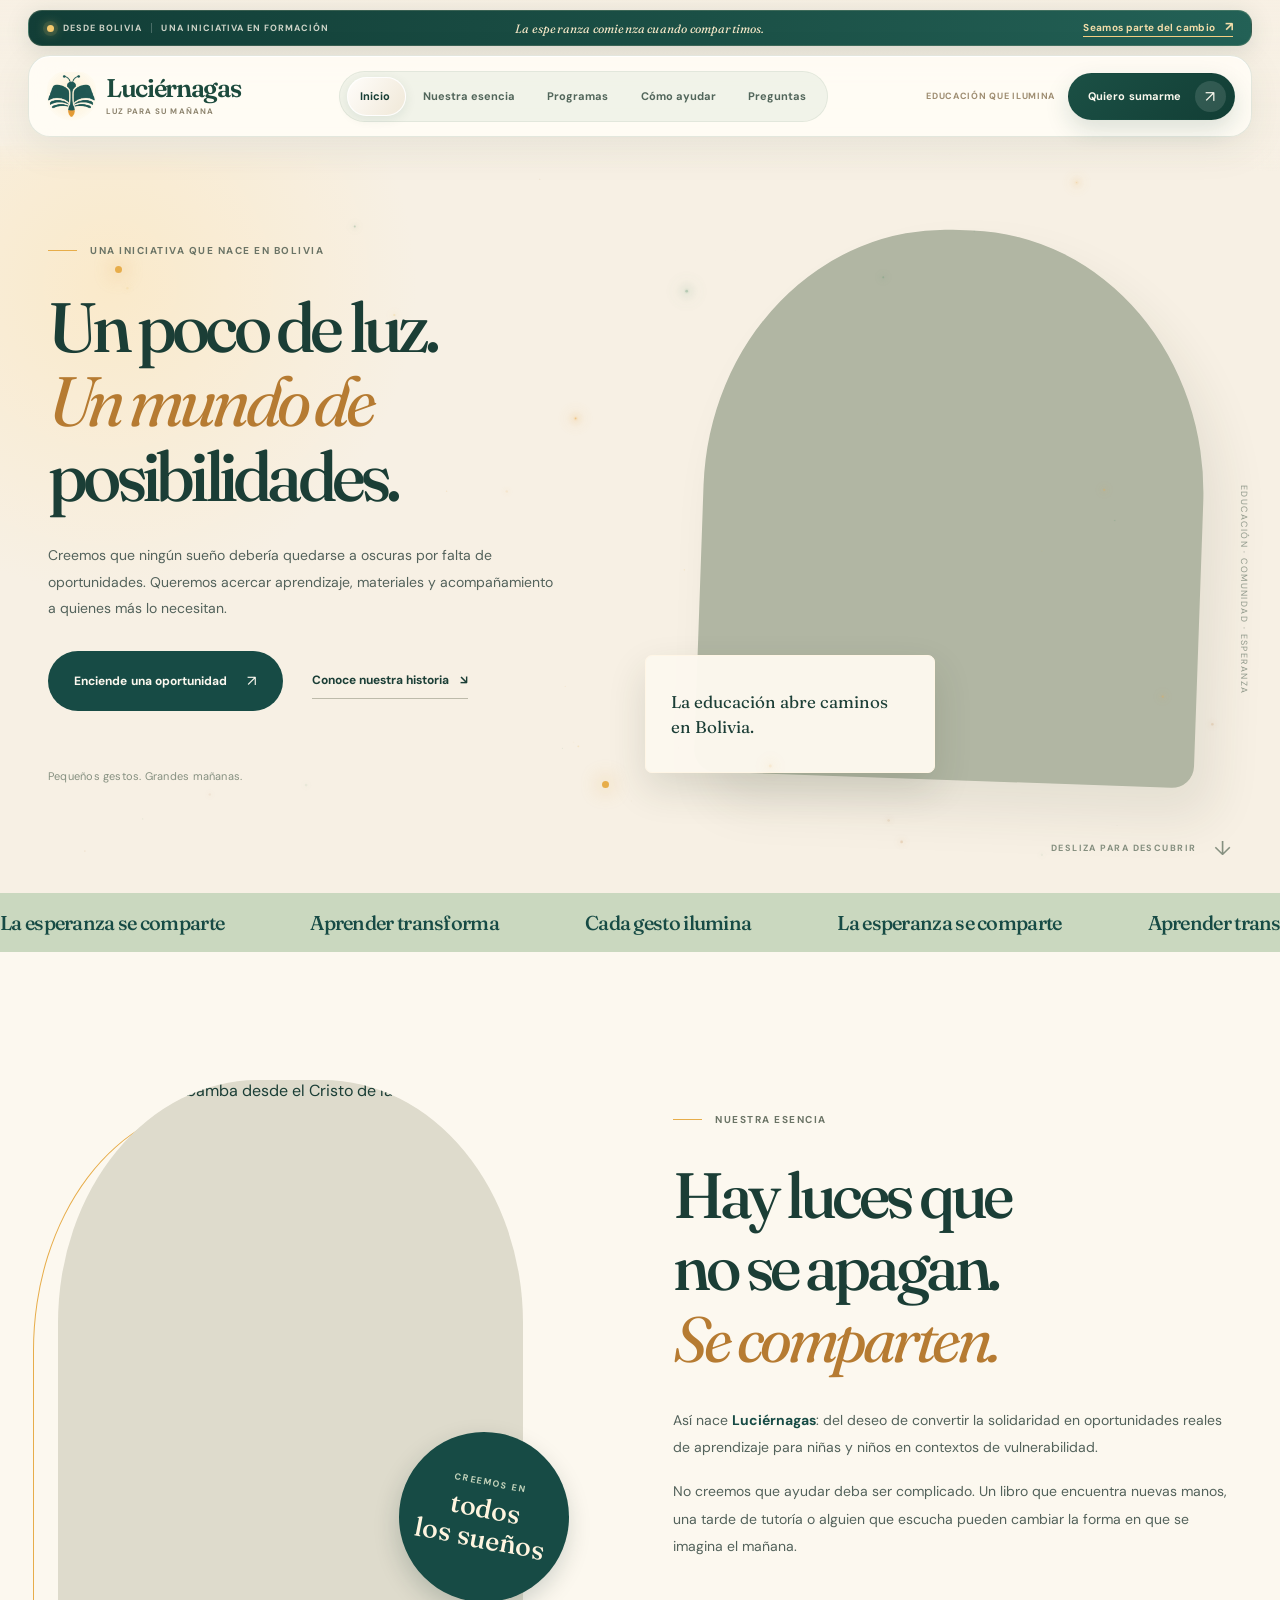
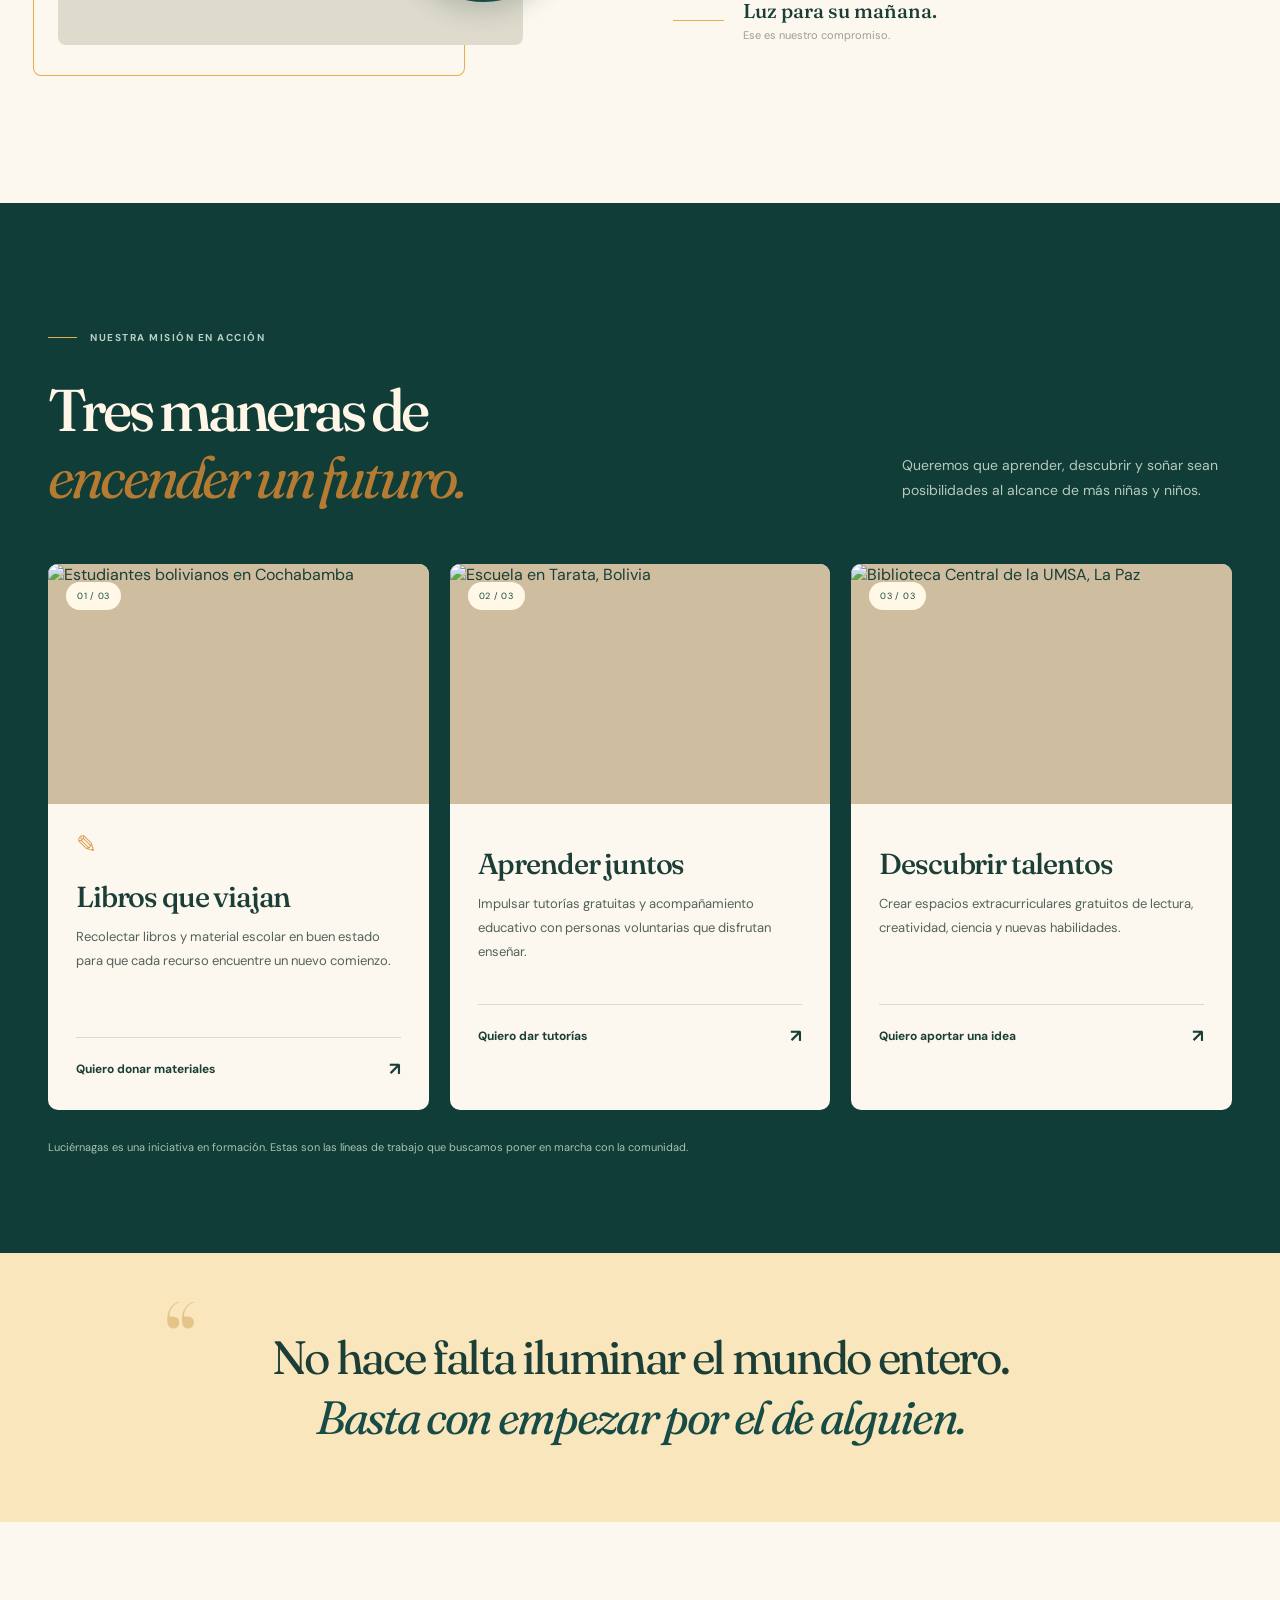
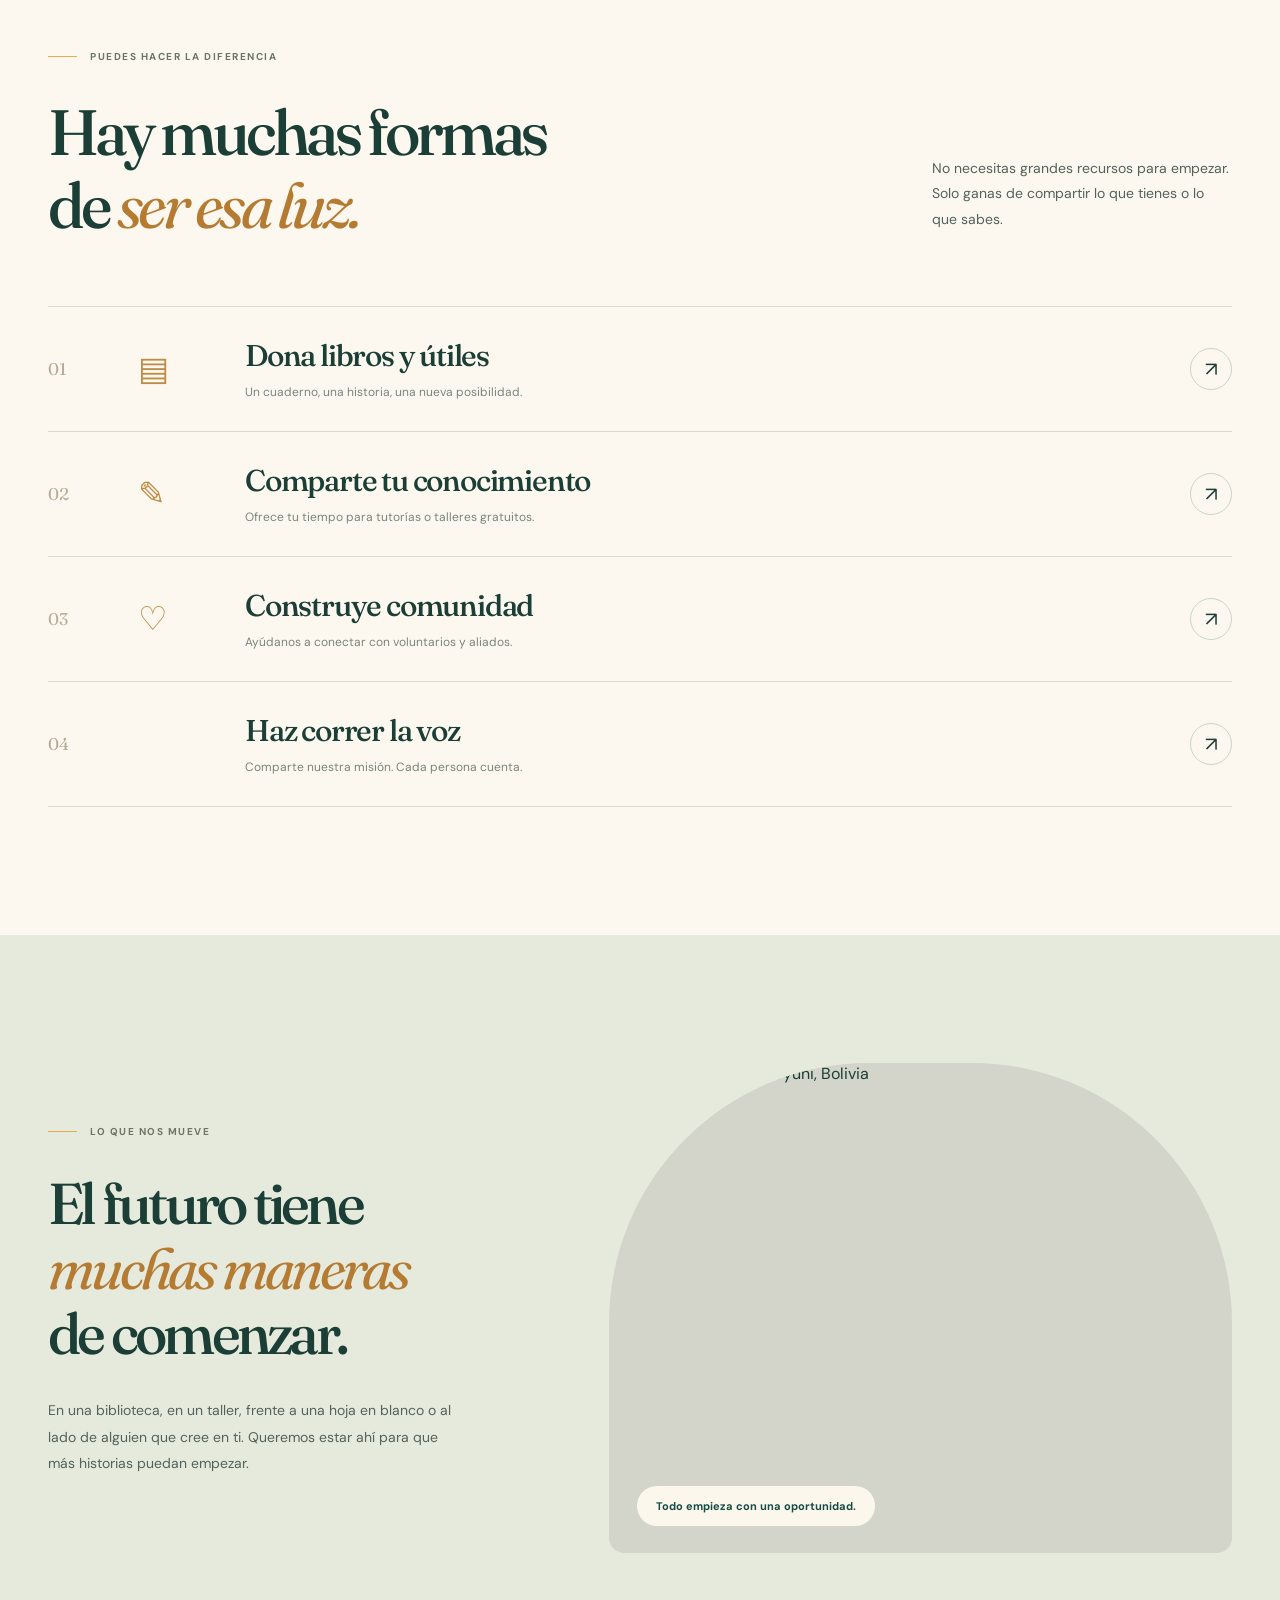
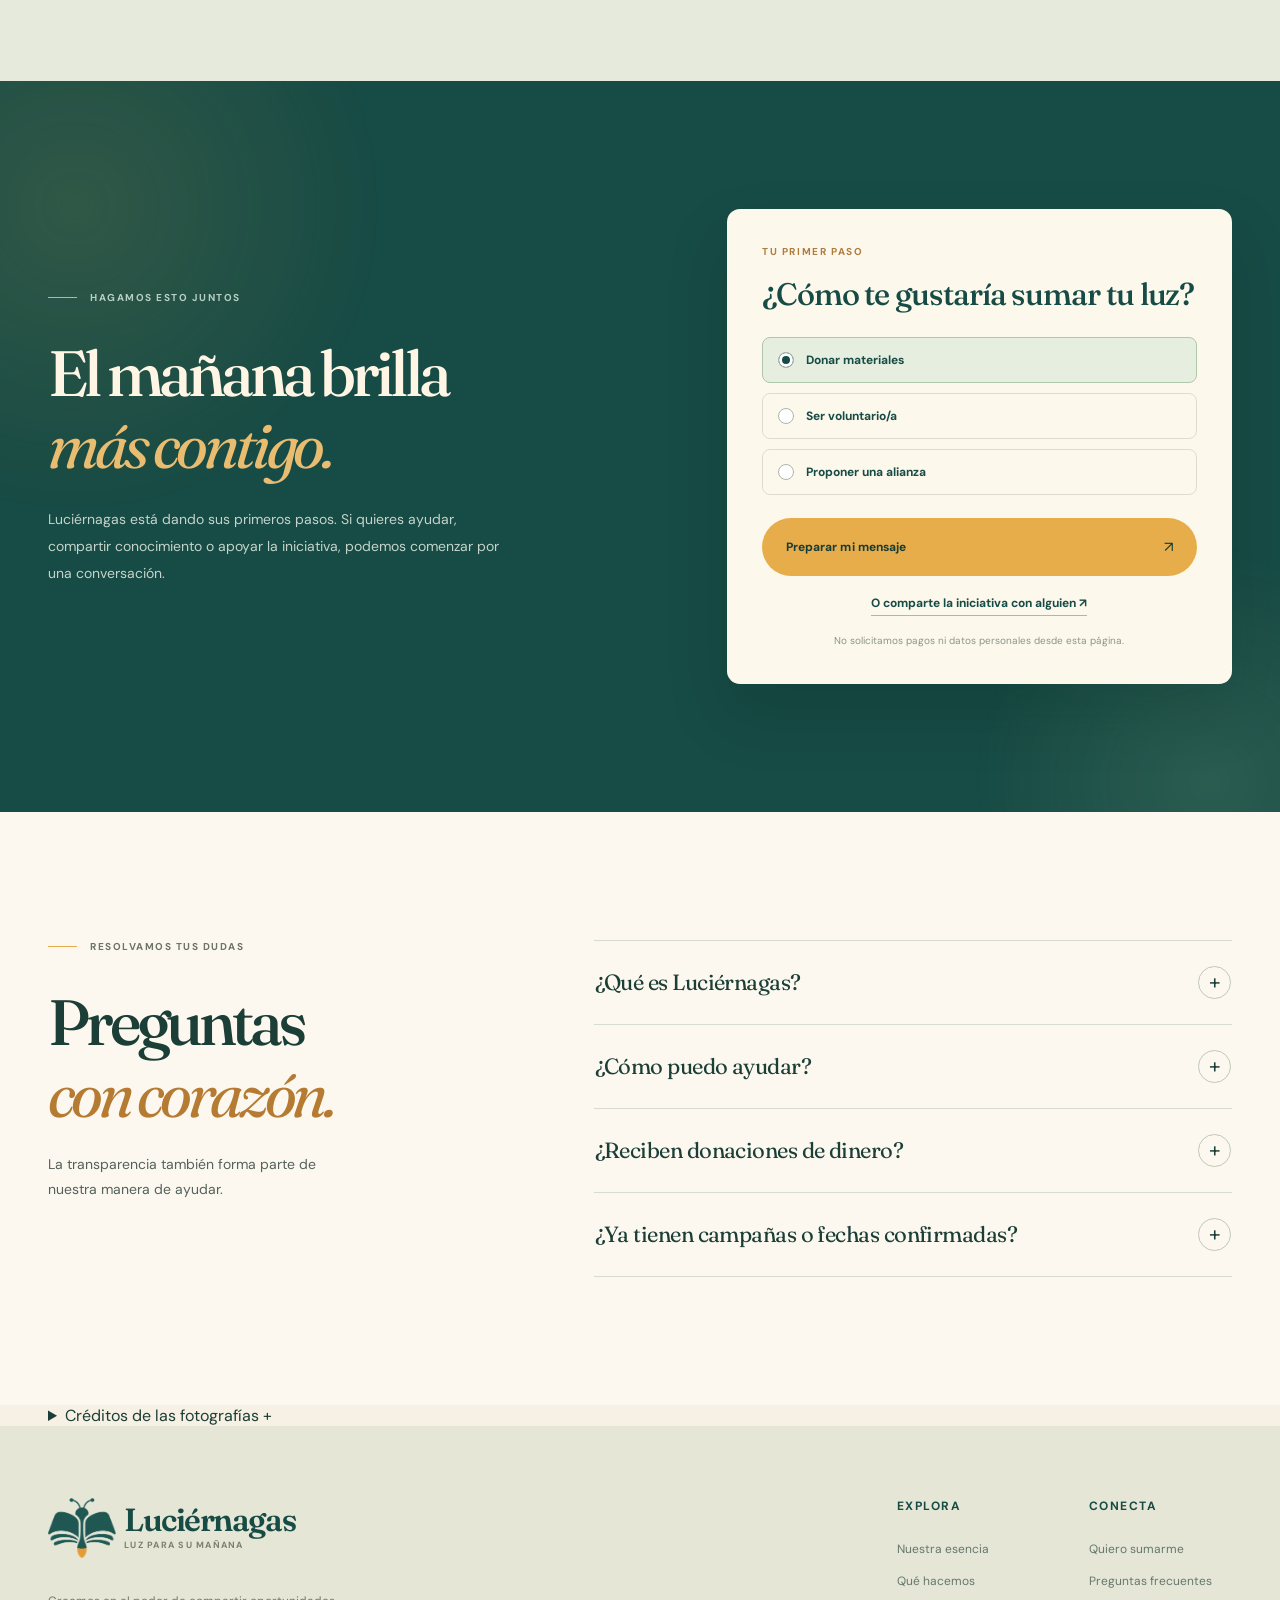
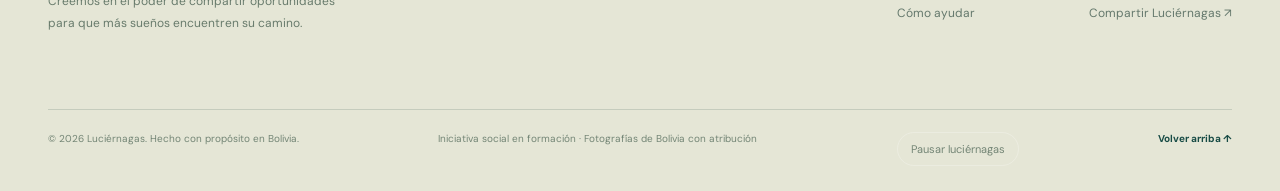
==== commit 8e1c5c6b: "Rediseñar header fijo y fondo de luciérnagas multicapa inspirado en Tunari" ====
--- a/index.html
+++ b/index.html
@@ -16,30 +16,47 @@
   <link rel="preconnect" href="https://fonts.gstatic.com" crossorigin />
   <link href="https://fonts.googleapis.com/css2?family=DM+Sans:wght@400;500;600;700&family=Fraunces:ital,wght@0,400;0,500;0,600;1,400;1,500&display=swap" rel="stylesheet" />
   <link rel="stylesheet" href="css/styles.css" />
+  <link rel="stylesheet" href="css/experience.css" />
   <script defer src="js/main.js"></script>
+  <script defer src="js/experience.js"></script>
 </head>
 <body>
   <a class="skip-link" href="#contenido">Saltar al contenido</a>
-  <div class="ambient-fireflies" aria-hidden="true"><span></span><span></span><span></span><span></span><span></span><span></span><span></span><span></span></div>
-  <div class="top-shell">
-  <div class="announcement"><span class="announcement-spark" aria-hidden="true"></span> Una idea pequeña puede encender un futuro enorme. <a href="#sumate">Sé parte del comienzo <span aria-hidden="true">↗</span></a></div>
-  <header class="site-header" id="inicio">
-    <div class="container nav-shell">
-      <a class="brand" href="#inicio" aria-label="Luciérnagas, ir al inicio">
-        <img src="assets/isotipo.webp" width="45" height="40" alt="" />
-        <span class="brand-copy"><strong>Luciérnagas</strong><small>Luz para su mañana</small></span>
-      </a>
-      <nav class="primary-nav" aria-label="Navegación principal" id="primary-nav">
-        <a href="#nosotros">Nuestra esencia</a>
-        <a href="#que-hacemos">Qué hacemos</a>
-        <a href="#como-ayudar">Cómo ayudar</a>
-        <a href="#preguntas">Preguntas</a>
-      </nav>
-      <a class="button button-dark nav-cta" href="#sumate">Quiero sumarme <span aria-hidden="true">↗</span></a>
-      <button class="menu-toggle" type="button" aria-label="Abrir menú" aria-expanded="false" aria-controls="primary-nav"><span></span><span></span></button>
+  <div class="ambient-layer" aria-hidden="true"><canvas id="firefly-canvas"></canvas></div>
+  <div class="top-shell" id="site-top">
+    <div class="top-shell-glow" aria-hidden="true"></div>
+    <div class="announcement">
+      <div class="announcement-meta"><span class="live-dot" aria-hidden="true"></span><span>DESDE BOLIVIA</span><span class="announcement-divider" aria-hidden="true"></span><span>UNA INICIATIVA EN FORMACIÓN</span></div>
+      <span class="announcement-message">La esperanza comienza cuando compartimos.</span>
+      <a class="announcement-action" href="#sumate">Seamos parte del cambio <span aria-hidden="true">↗</span></a>
     </div>
-  </header>
+    <header class="site-header" id="inicio">
+      <div class="container nav-shell">
+        <a class="brand" href="#inicio" aria-label="Luciérnagas, volver al inicio">
+          <span class="brand-emblem"><img src="assets/isotipo.webp" width="48" height="48" alt="" /></span>
+          <span class="brand-copy"><strong>Luciérnagas</strong><small>Luz para su mañana</small></span>
+        </a>
+        <nav class="primary-nav" aria-label="Navegación principal" id="primary-nav">
+          <a href="#inicio" class="is-active" aria-current="page">Inicio</a>
+          <a href="#nosotros">Nuestra esencia</a>
+          <a href="#que-hacemos">Programas</a>
+          <a href="#como-ayudar">Cómo ayudar</a>
+          <a href="#preguntas">Preguntas</a>
+          <span class="nav-ink" aria-hidden="true"></span>
+          <a href="#sumate" class="mobile-join-link">Quiero ser parte <span aria-hidden="true">↗</span></a>
+        </nav>
+        <div class="nav-tools">
+          <span class="nav-identity">Educación que ilumina</span>
+          <a class="button button-dark nav-cta" href="#sumate">Quiero sumarme <span class="cta-arrow" aria-hidden="true">↗</span></a>
+          <button class="menu-toggle" type="button" aria-label="Abrir menú" aria-expanded="false" aria-controls="primary-nav">
+            <span></span><span></span>
+          </button>
+        </div>
+      </div>
+    </header>
+    <div class="reading-track" aria-hidden="true"><div id="reading-progress"></div></div>
   </div>
+  <div class="header-spacer" aria-hidden="true"></div>
   <main id="contenido">
     <section class="hero section-pad" aria-labelledby="hero-heading">
       <div class="hero-glow" aria-hidden="true"></div>
@@ -161,6 +178,6 @@
       <p>Licencias: <a href="https://creativecommons.org/licenses/by/2.0/" target="_blank" rel="noopener noreferrer">CC BY 2.0</a>, <a href="https://creativecommons.org/licenses/by-sa/3.0/" target="_blank" rel="noopener noreferrer">CC BY-SA 3.0</a> y <a href="https://creativecommons.org/licenses/by-sa/4.0/" target="_blank" rel="noopener noreferrer">CC BY-SA 4.0</a>.</p>
     </details>
   </div>
-  <footer class="footer"><div class="container footer-main"><div class="footer-brand"><a href="#inicio" class="footer-logo"><img src="assets/isotipo.webp" width="65" height="58" alt="" /><span><strong>Luciérnagas</strong><small>Luz para su mañana</small></span></a><p>Creemos en el poder de compartir oportunidades para que más sueños encuentren su camino.</p></div><div class="footer-links"><div><h3>Explora</h3><a href="#nosotros">Nuestra esencia</a><a href="#que-hacemos">Qué hacemos</a><a href="#como-ayudar">Cómo ayudar</a></div><div><h3>Conecta</h3><a href="#sumate">Quiero sumarme</a><a href="#preguntas">Preguntas frecuentes</a><button type="button" id="footer-share">Compartir Luciérnagas ↗</button></div></div></div><div class="container footer-bottom"><span>© <span id="year">2026</span> Luciérnagas. Hecho con propósito en Bolivia.</span><span>Iniciativa social en formación · Fotografías de Bolivia con atribución</span><a href="#inicio">Volver arriba ↑</a></div></footer>
+  <footer class="footer"><div class="container footer-main"><div class="footer-brand"><a href="#inicio" class="footer-logo"><img src="assets/isotipo.webp" width="65" height="58" alt="" /><span><strong>Luciérnagas</strong><small>Luz para su mañana</small></span></a><p>Creemos en el poder de compartir oportunidades para que más sueños encuentren su camino.</p></div><div class="footer-links"><div><h3>Explora</h3><a href="#nosotros">Nuestra esencia</a><a href="#que-hacemos">Qué hacemos</a><a href="#como-ayudar">Cómo ayudar</a></div><div><h3>Conecta</h3><a href="#sumate">Quiero sumarme</a><a href="#preguntas">Preguntas frecuentes</a><button type="button" id="footer-share">Compartir Luciérnagas ↗</button></div></div></div><div class="container footer-bottom"><span>© <span id="year">2026</span> Luciérnagas. Hecho con propósito en Bolivia.</span><span>Iniciativa social en formación · Fotografías de Bolivia con atribución</span><button type="button" id="ambient-motion-toggle" class="motion-toggle" aria-pressed="false" aria-label="Pausar luciérnagas animadas">Pausar luciérnagas</button><a href="#inicio">Volver arriba ↑</a></div></footer>
 </body>
 </html>
--- a/css/styles.css
+++ b/css/styles.css
@@ -1,5 +1,5 @@
 :root{--cream:#f7f0e4;--cream-light:#fcf8ef;--cream-deep:#eee3d0;--green:#174b45;--green-2:#225a52;--green-deep:#103d37;--sage:#cad8bf;--sage-soft:#e6eadd;--gold:#e7ad4a;--gold-pale:#f9e6bd;--ink:#1b3e36;--body:#53625b;--line:rgba(26,70,60,.16);--serif:'Fraunces',Georgia,serif;--sans:'DM Sans',Arial,sans-serif;--ease:cubic-bezier(.23,1,.32,1)}
-*,*::before,*::after{box-sizing:border-box}html{scroll-behavior:smooth;scroll-padding-top:100px;overflow-x:clip}body{margin:0;background:var(--cream);color:var(--ink);font-family:var(--sans);-webkit-font-smoothing:antialiased;overflow-x:hidden}body.menu-open{overflow:hidden}a{color:inherit;text-decoration:none}button,input,textarea{font:inherit}button{cursor:pointer}img{max-width:100%;display:block}h1,h2,h3,p{margin-top:0}h1,h2,h3{font-weight:500}::selection{background:var(--gold-pale);color:var(--green-deep)}:focus-visible{outline:3px solid var(--gold);outline-offset:4px}fieldset{border:0;padding:0;margin:0}.container{width:min(1210px,calc(100% - 96px));margin-inline:auto}.section-pad{padding:128px 0}.sr-only{position:absolute;width:1px;height:1px;overflow:hidden;clip:rect(0,0,0,0);white-space:nowrap}.skip-link{position:fixed;top:-100px;left:15px;z-index:500;background:var(--gold);padding:12px 18px;border-radius:9px}.skip-link:focus{top:12px}.announcement{height:37px;display:flex;align-items:center;justify-content:center;gap:10px;padding:0 12px;background:var(--green);color:#f8f2e8;font-size:11px;letter-spacing:.045em}.announcement a{color:#f7cf83;border-bottom:1px solid #f7cf83;padding-bottom:1px}.announcement-spark{color:var(--gold);font-size:19px}.site-header{position:sticky;top:0;z-index:100;background:rgba(247,240,228,.92);backdrop-filter:blur(20px);-webkit-backdrop-filter:blur(20px);border-bottom:1px solid rgba(24,72,61,.08)}.nav-shell{height:90px;display:flex;align-items:center;justify-content:space-between;gap:32px}.brand,.footer-logo{display:inline-flex;align-items:center;gap:8px;flex-shrink:0}.brand img{object-fit:contain;width:48px;height:44px}.brand-copy,.footer-logo span{display:flex;flex-direction:column;gap:3px}.brand strong,.footer-logo strong{font-family:var(--serif);font-size:25px;font-weight:600;letter-spacing:-.045em;line-height:1}.brand small,.footer-logo small{font-size:9px;font-weight:700;text-transform:uppercase;letter-spacing:.14em;color:#7b7f6b}.primary-nav{display:flex;align-items:center;gap:32px}.primary-nav a{font-size:12px;font-weight:700;color:#485e56;transition:color .2s}.primary-nav a:hover{color:#ba7c20}.button{border:1px solid transparent;display:inline-flex;justify-content:center;align-items:center;gap:20px;padding:15px 22px;border-radius:100px;font-size:12px;font-weight:700;letter-spacing:.005em;transition:transform .35s var(--ease),background .25s,color .25s,box-shadow .25s;white-space:nowrap}.button:hover{transform:translateY(-3px);box-shadow:0 12px 25px rgba(15,50,41,.13)}.button span{font-size:15px;font-weight:400}.button-dark{background:var(--green);color:var(--cream-light)}.button-dark:hover{background:#26665b}.button-gold{background:var(--gold);color:#163c34}.button-gold:hover{background:#f0bf69}.button-large{padding:19px 25px}.menu-toggle{display:none;background:none;border:0;width:42px;height:42px;align-items:center;justify-content:center;flex-direction:column;gap:6px}.menu-toggle span{width:23px;height:2px;background:var(--green);transition:transform .2s}
+*,*::before,*::after{box-sizing:border-box}html{scroll-behavior:smooth;scroll-padding-top:100px;overflow-x:clip}body{margin:0;background:var(--cream);color:var(--ink);font-family:var(--sans);-webkit-font-smoothing:antialiased;overflow-x:clip}body.menu-open{overflow:hidden}a{color:inherit;text-decoration:none}button,input,textarea{font:inherit}button{cursor:pointer}img{max-width:100%;display:block}h1,h2,h3,p{margin-top:0}h1,h2,h3{font-weight:500}::selection{background:var(--gold-pale);color:var(--green-deep)}:focus-visible{outline:3px solid var(--gold);outline-offset:4px}fieldset{border:0;padding:0;margin:0}.container{width:min(1210px,calc(100% - 96px));margin-inline:auto}.section-pad{padding:128px 0}.sr-only{position:absolute;width:1px;height:1px;overflow:hidden;clip:rect(0,0,0,0);white-space:nowrap}.skip-link{position:fixed;top:-100px;left:15px;z-index:500;background:var(--gold);padding:12px 18px;border-radius:9px}.skip-link:focus{top:12px}.announcement{height:37px;display:flex;align-items:center;justify-content:center;gap:10px;padding:0 12px;background:var(--green);color:#f8f2e8;font-size:11px;letter-spacing:.045em}.announcement a{color:#f7cf83;border-bottom:1px solid #f7cf83;padding-bottom:1px}.announcement-spark{color:var(--gold);font-size:19px}.site-header{position:sticky;top:0;z-index:100;background:rgba(247,240,228,.92);backdrop-filter:blur(20px);-webkit-backdrop-filter:blur(20px);border-bottom:1px solid rgba(24,72,61,.08)}.nav-shell{height:90px;display:flex;align-items:center;justify-content:space-between;gap:32px}.brand,.footer-logo{display:inline-flex;align-items:center;gap:8px;flex-shrink:0}.brand img{object-fit:contain;width:48px;height:44px}.brand-copy,.footer-logo span{display:flex;flex-direction:column;gap:3px}.brand strong,.footer-logo strong{font-family:var(--serif);font-size:25px;font-weight:600;letter-spacing:-.045em;line-height:1}.brand small,.footer-logo small{font-size:9px;font-weight:700;text-transform:uppercase;letter-spacing:.14em;color:#7b7f6b}.primary-nav{display:flex;align-items:center;gap:32px}.primary-nav a{font-size:12px;font-weight:700;color:#485e56;transition:color .2s}.primary-nav a:hover{color:#ba7c20}.button{border:1px solid transparent;display:inline-flex;justify-content:center;align-items:center;gap:20px;padding:15px 22px;border-radius:100px;font-size:12px;font-weight:700;letter-spacing:.005em;transition:transform .35s var(--ease),background .25s,color .25s,box-shadow .25s;white-space:nowrap}.button:hover{transform:translateY(-3px);box-shadow:0 12px 25px rgba(15,50,41,.13)}.button span{font-size:15px;font-weight:400}.button-dark{background:var(--green);color:var(--cream-light)}.button-dark:hover{background:#26665b}.button-gold{background:var(--gold);color:#163c34}.button-gold:hover{background:#f0bf69}.button-large{padding:19px 25px}.menu-toggle{display:none;background:none;border:0;width:42px;height:42px;align-items:center;justify-content:center;flex-direction:column;gap:6px}.menu-toggle span{width:23px;height:2px;background:var(--green);transition:transform .2s}
 .eyebrow{display:flex;align-items:center;gap:13px;text-transform:uppercase;letter-spacing:.15em;font-size:10px;font-weight:700;color:#6b7466;margin-bottom:33px}.eyebrow-line{width:29px;height:1px;background:var(--gold);display:inline-block}.eyebrow-light{color:#b9d0c6}.hero{position:relative;padding:76px 0 32px;overflow:hidden;min-height:720px}.hero-glow{position:absolute;width:620px;height:620px;background:radial-gradient(circle,rgba(255,224,164,.40),transparent 70%);top:-170px;left:-200px;pointer-events:none}.hero-grid{display:grid;grid-template-columns:1.06fr .94fr;align-items:center;gap:58px}.hero-copy{position:relative;z-index:2}.hero h1{font-family:var(--serif);font-size:clamp(56px,5.45vw,84px);letter-spacing:-.068em;line-height:1.065;margin-bottom:29px}.hero h1 em,h2 em,.manifesto em{font-weight:400;font-style:italic;color:#b67b32}.highlight-word{position:relative;white-space:nowrap}.sparkle-shape{position:absolute;right:-32px;top:-19px;font-size:28px;font-family:var(--sans);font-weight:400;color:var(--gold)}.hero-lead{max-width:505px;color:var(--body);line-height:1.9;font-size:14px;margin-bottom:29px}.hero-actions{display:flex;align-items:center;gap:29px;flex-wrap:wrap}.text-link{font-size:12px;font-weight:700;padding:10px 0;border-bottom:1px solid #bdbaaa}.text-link span{margin-left:8px}.text-link:hover{color:#b67b32}.hero-footnote{margin-top:58px;display:flex;align-items:center;gap:10px;font-size:11px;color:#869080;letter-spacing:.02em}.tiny-sun{color:var(--gold);font-size:20px}.hero-art{position:relative;min-width:0;padding:8px 29px 25px 0}.hero-photo-wrap{height:550px;overflow:hidden;border-radius:48% 48% 22px 22px;transform:rotate(2deg);background:#b1b6a3;box-shadow:20px 30px 50px rgba(41,57,38,.09)}.hero-photo{width:100%;height:100%;object-fit:cover;object-position:50% 50%;transform:scale(1.06) rotate(-2deg);transition:transform 1s var(--ease)}.hero-photo-wrap:hover .hero-photo{transform:scale(1.15) rotate(-2deg)}.hero-image-bubble{position:absolute;top:45px;right:-2px;width:103px;height:103px;background:var(--gold);border-radius:50%;display:grid;place-items:center;box-shadow:0 8px 35px rgba(205,149,63,.2)}.hero-image-bubble span{font-size:75px;color:#fff2d3;animation:spin 22s linear infinite}.hero-quote{position:absolute;bottom:32px;left:-58px;width:290px;min-height:118px;padding:24px 25px;background:rgba(252,248,239,.97);border:1px solid #fff6e6;box-shadow:0 16px 38px rgba(41,57,38,.14);border-radius:7px;display:flex;align-items:center;gap:14px;line-height:1.5;font-family:var(--serif);font-size:17px}.quote-sun{font-size:39px;color:var(--gold);align-self:flex-start}.vertical-caption{position:absolute;right:-18px;bottom:110px;writing-mode:vertical-rl;font-size:9px;letter-spacing:.16em;color:#8f988a}.hero-scroll{margin-top:30px;display:flex;align-items:center;justify-content:flex-end;gap:17px;font-size:9px;font-weight:700;letter-spacing:.16em;color:#869080}.scroll-arrow{font-size:20px;font-weight:400;animation:bob 2s ease-in-out infinite}.firefly{position:absolute;border-radius:50%;width:7px;height:7px;background:var(--gold);box-shadow:0 0 18px 5px rgba(231,173,74,.25);animation:float 7s ease-in-out infinite;pointer-events:none}.firefly-one{left:9%;top:16%}.firefly-two{right:41%;top:32%;animation-delay:-3s}.firefly-three{left:47%;bottom:14%;animation-delay:-1s}
 .marquee-strip{height:59px;background:var(--sage);overflow:hidden;display:flex;align-items:center}.marquee-track{display:flex;gap:43px;white-space:nowrap;align-items:center;min-width:max-content;animation:marquee 34s linear infinite}.marquee-track span{font-family:var(--serif);font-size:20px;font-weight:500;letter-spacing:-.035em;color:var(--green)}.marquee-track i{font-style:normal;color:#b27e39;font-size:17px}.about{background:var(--cream-light)}.about-grid{display:grid;grid-template-columns:.95fr 1.05fr;gap:120px;align-items:center}.about-art{position:relative;max-width:475px;padding-left:10px;padding-bottom:30px}.about-photo-frame{height:565px;border-radius:43% 43% 8px 8px;overflow:hidden;background:#dedbcc;position:relative;z-index:2}.about-photo-frame img{width:100%;height:100%;object-fit:cover;object-position:center 45%}.photo-outline{position:absolute;width:91%;height:96%;border:1px solid var(--gold);border-radius:43% 43% 8px 8px;top:25px;left:-15px;z-index:1}.about-stamp{position:absolute;z-index:3;right:-46px;bottom:73px;width:170px;height:170px;background:var(--green);border-radius:50%;color:#fff4df;display:flex;flex-direction:column;align-items:center;justify-content:center;transform:rotate(11deg);text-align:center;box-shadow:0 10px 25px rgba(0,40,33,.18)}.about-stamp .stamp-small{font-size:9px;font-weight:700;letter-spacing:.17em;color:#c4d3bb;margin-bottom:6px}.about-stamp strong{font-family:var(--serif);font-size:27px;line-height:1.1;font-weight:500}.stamp-star{color:var(--gold);font-size:22px;margin-top:4px}.about-copy h2,.story-copy h2,.steps h2,.faq h2{font-family:var(--serif);font-size:clamp(46px,5vw,70px);line-height:1.13;letter-spacing:-.065em;margin-bottom:31px}.about-copy p:not(.eyebrow){font-size:14px;line-height:1.95;color:var(--body);margin-bottom:17px}.about-copy p strong{color:var(--green)}.about-signature{margin-top:38px;display:flex;align-items:center;gap:19px}.signature-line{height:1px;width:51px;background:var(--gold)}.about-signature>span:last-child{display:flex;flex-direction:column;gap:5px}.about-signature strong{font-family:var(--serif);font-size:20px;font-weight:500}.about-signature small{font-size:11px;color:#9a9e8f}
 .programs{background:var(--green-deep);color:#fff6e7;padding-bottom:96px}.split-heading{display:flex;align-items:end;justify-content:space-between;gap:50px;margin-bottom:54px}.split-heading h2,.join h2{font-family:var(--serif);font-size:clamp(46px,4.6vw,68px);line-height:1.13;letter-spacing:-.065em;margin-bottom:0}.split-heading>p{max-width:330px;margin-bottom:7px;color:#b7c9be;font-size:14px;line-height:1.8}.program-grid{display:grid;grid-template-columns:repeat(3,minmax(0,1fr));gap:21px}.program-card{background:var(--cream-light);color:var(--ink);border-radius:10px;overflow:hidden;transition:transform .5s var(--ease),box-shadow .5s}.program-card:hover{transform:translateY(-9px);box-shadow:0 20px 35px rgba(2,22,15,.2)}.program-image{height:240px;position:relative;overflow:hidden;background:#cfbd9f}.program-image img{width:100%;height:100%;object-fit:cover;transition:transform .7s var(--ease)}.program-card:hover img{transform:scale(1.08)}.program-number{position:absolute;top:18px;left:18px;padding:8px 11px;font-size:9px;letter-spacing:.08em;border-radius:50px;color:var(--green);background:#fff8e7}.program-body{padding:24px 28px 29px}.program-icon{font-size:25px;color:#dba050;margin-bottom:18px}.program-body h3{font-family:var(--serif);font-size:29px;letter-spacing:-.04em;margin-bottom:11px}.program-body p{color:var(--body);font-size:13px;line-height:1.85;min-height:97px;margin-bottom:15px}.program-body a{display:flex;align-items:center;justify-content:space-between;border-top:1px solid var(--line);padding-top:19px;font-size:12px;font-weight:700}.program-body a span{font-size:18px;transition:transform .2s}.program-body a:hover span{transform:translate(3px,-3px)}.program-note{margin:28px 0 0;color:#a9c1b5;font-size:11px;line-height:1.7}.manifesto{background:var(--gold-pale);padding:74px 0}.manifesto-inner{text-align:center;position:relative}.manifesto-decoration{position:absolute;top:-48px;left:10%;font-family:var(--serif);font-size:110px;color:#d8af64;opacity:.6}.manifesto p{font-family:var(--serif);font-size:clamp(28px,3.65vw,52px);letter-spacing:-.05em;line-height:1.3;margin:0}.manifesto p em{color:var(--green)}.manifesto-mark{position:absolute;right:9%;bottom:-25px;font-size:43px;color:#ca9e58}
--- a/css/experience.css
+++ b/css/experience.css
@@ -0,0 +1,121 @@
+/* Luciérnagas · experiencia editorial, header y atmósfera
+   Inspiración de profundidad visual: Tunari Fire Monitor.
+   El movimiento es decorativo, accesible y no intercepta la interacción. */
+:root { --site-top-height: 146px; --header-ink:#183f36; --header-cream:#faf5eb; --header-gold:#dba75f }
+html { scroll-padding-top: 155px; overflow-x: clip }
+body { overflow-x: clip }
+body.menu-open { overflow: hidden }
+.ambient-layer { position: fixed; inset: 0; z-index: 40; pointer-events: none; overflow: hidden; contain: strict }
+#firefly-canvas { position: absolute; inset: 0; width: 100%; height: 100%; display: block }
+@media (prefers-reduced-motion: reduce) { .ambient-layer { display: none } }
+.top-shell { position: fixed; inset: 0 0 auto; z-index: 160; padding: 10px 0 10px; pointer-events: none; isolation: isolate; transition: padding .4s cubic-bezier(.2,.7,.15,1) }
+.top-shell > *:not(.top-shell-glow) { pointer-events: auto }
+.top-shell-glow { position: absolute; z-index: -1; inset: 0 0 -24px; pointer-events: none; background: linear-gradient(180deg, rgba(247,240,228,.93),rgba(247,240,228,.76) 69%,rgba(247,240,228,0)); -webkit-backdrop-filter: blur(12px); backdrop-filter: blur(12px) }
+.top-shell .announcement { width: min(1260px,calc(100% - 56px)); margin: 0 auto; display: grid; grid-template-columns: 1fr auto 1fr; align-items: center; gap: 18px; min-height: 35px; height: auto; padding: 8px 18px; border: 1px solid rgba(243,226,177,.16); border-radius: 14px; color: #f9f4e9; background: linear-gradient(105deg,#123e37 0%,#1b5046 55%,#236156 100%); box-shadow:0 4px 24px rgba(22,65,52,.13); font-size: 10px; letter-spacing: .035em; line-height: 1.25 }
+.top-shell .announcement-meta { display: flex; align-items: center; gap: 9px; min-width: 0; white-space: nowrap; font-size: 9px; letter-spacing: .115em; font-weight: 700; color: rgba(252,248,235,.8) }
+.top-shell .live-dot { display: inline-block; flex: 0 0 7px; height: 7px; border-radius: 50%; background:#f5c96d; box-shadow: 0 0 0 4px rgba(245,201,109,.1),0 0 12px rgba(245,201,109,.8); animation: breathe-glow 4.5s ease-in-out infinite }
+.top-shell .announcement-divider { width: 1px; height: 10px; background: rgba(255,255,255,.23) }
+.top-shell .announcement-message { font-family: var(--serif); font-style: italic; letter-spacing: .015em; font-size: 12px; white-space: nowrap; color:#f5e7c7 }
+.top-shell .announcement-action { justify-self: end; color: #f3ddaa; font-weight: 700; white-space: nowrap; text-decoration: none; transition: color .25s }
+.top-shell .announcement-action span { display:inline-block; margin-left:7px; font-size:13px; transition:transform .3s }
+.top-shell .announcement-action:hover { color: #fff }
+.top-shell .announcement-action:hover span { transform: translate(2px,-2px) }
+.top-shell .site-header { position: relative; inset: auto; z-index: 2; background: none; border: 0; -webkit-backdrop-filter: none; backdrop-filter: none }
+.top-shell .nav-shell { position: relative; width:min(1260px,calc(100% - 56px)); height: 82px; margin: 9px auto 0; padding: 0 16px 0 18px; display:flex; align-items:center; justify-content:space-between; gap: 20px; background: rgba(255,252,245,.94); border: 1px solid rgba(40,92,74,.13); border-radius: 22px; box-shadow: 0 10px 40px rgba(22,62,47,.08),inset 0 1px rgba(255,255,255,.92); -webkit-backdrop-filter: blur(20px) saturate(130%); backdrop-filter: blur(20px) saturate(130%); transition: height .45s cubic-bezier(.2,.7,.15,1),background .35s,box-shadow .35s,border-radius .35s }
+.top-shell.is-scrolled { padding-top: 5px }
+.top-shell.is-scrolled .nav-shell { height: 69px; background: rgba(255,252,246,.975); box-shadow:0 14px 42px rgba(22,62,47,.16),inset 0 1px rgba(255,255,255,.96); border-radius: 19px }
+.top-shell .brand { display: inline-flex; gap: 10px; align-items: center; flex:0 0 auto; position: relative; z-index: 3; }
+.top-shell .brand-emblem { position:relative; display:grid; place-items:center; width:49px; height:49px; border-radius: 16px; background: radial-gradient(circle at 50% 45%,rgba(248,220,162,.44),rgba(248,220,162,.08) 67%,transparent 75%); transition: transform .45s cubic-bezier(.2,.75,.1,1), background .45s }
+.top-shell .brand-emblem::after { content:""; position:absolute; inset:8px; border-radius:50%; border:1px solid rgba(210,163,87,.25); opacity:0; transform:scale(.8); transition: opacity .35s, transform .5s }
+.top-shell .brand:hover .brand-emblem { transform:rotate(-5deg) translateY(-2px) }
+.top-shell .brand:hover .brand-emblem::after { opacity:1; transform:scale(1.18) }
+.top-shell .brand img { width:47px;height:47px;object-fit:contain;position:relative;z-index:2 }
+.top-shell .brand-copy { gap:4px }
+.top-shell .brand strong { font-family:var(--serif); font-weight:600; font-size:clamp(21px,2vw,27px); color:#1c4a3d; letter-spacing:-.052em }
+.top-shell .brand small { letter-spacing:.13em; font-size:8px; font-weight:700; color:#8d846e }
+.top-shell .primary-nav { position: relative; display:flex; gap:3px; align-items:center; justify-content:center; padding:6px; margin:0 auto; border-radius:100px; background:rgba(229,235,222,.55); border:1px solid rgba(30,81,66,.07); isolation:isolate }
+.top-shell .primary-nav > a:not(.mobile-join-link) { display:inline-flex; align-items:center; justify-content:center; position:relative; z-index:1; font:700 11px/1 var(--sans); color:#52665b; padding:13px clamp(9px,1.15vw,17px); white-space:nowrap; border:0; border-radius:100px; background:transparent; transition:color .32s,transform .32s; }
+.top-shell .primary-nav > a:not(.mobile-join-link)::after { display:none }
+.top-shell .primary-nav > a:hover, .top-shell .primary-nav > a.is-active { color:#173e35 }
+.top-shell .primary-nav > a:hover { transform:translateY(-1px) }
+.top-shell .nav-ink { position:absolute; z-index:0; left:0; top:5px; width:0; height:calc(100% - 10px); opacity:0; border:1px solid rgba(255,255,255,.9); border-radius:100px; background:linear-gradient(125deg,#fffdfa,#f0e8d8); box-shadow:0 3px 12px rgba(16,69,47,.09); transition:left .5s cubic-bezier(.18,.88,.2,1), width .5s cubic-bezier(.18,.88,.2,1),opacity .3s; pointer-events:none }
+.top-shell .mobile-join-link { display:none }
+.top-shell .nav-tools { display:flex; align-items:center; gap:13px; flex:0 0 auto }
+.top-shell .nav-identity { color:#9f8e72; white-space:nowrap; font-size:9px; font-weight:700; letter-spacing:.08em; text-transform:uppercase }
+.top-shell .nav-cta { min-height:44px; display:inline-flex; align-items:center; justify-content:space-between; padding:7px 8px 7px 19px; gap:14px; font-size:11px; font-weight:700; color:#faf8ee; background:linear-gradient(135deg,#1b5045,#123e35); box-shadow:0 10px 24px rgba(18,70,55,.15); overflow:hidden; transition:transform .35s cubic-bezier(.2,.8,.1,1),box-shadow .35s,background .35s }
+.top-shell .nav-cta:hover { transform:translateY(-2px); box-shadow:0 14px 30px rgba(18,70,55,.23) }
+.top-shell .cta-arrow { width:31px;height:31px; display:grid;place-items:center; border-radius:50%; background:rgba(255,255,255,.12); font-size:16px; transition:transform .4s cubic-bezier(.2,.8,.1,1),background .35s }
+.top-shell .nav-cta:hover .cta-arrow { transform:rotate(45deg); background:rgba(255,255,255,.19) }
+.top-shell .menu-toggle { display:none; position:relative; z-index:8; width:46px; height:46px; align-items:center; justify-content:center; flex-direction:column; gap:6px; border:1px solid rgba(20,71,56,.16); border-radius:14px; background:#f2ede1; transition: background .2s }
+.top-shell .menu-toggle span { height:2px; width:19px; background:#19483c; border-radius:2px; transition: transform .32s }
+.top-shell .menu-toggle[aria-expanded=true] { background:#e7e2d4 }
+.top-shell .menu-toggle[aria-expanded=true] span:first-child { transform:translateY(4px) rotate(45deg) }
+.top-shell .menu-toggle[aria-expanded=true] span:last-child { transform:translateY(-4px) rotate(-45deg) }
+.top-shell .reading-track { position:absolute; bottom:0; left:0; height:2px; width:100%; overflow:hidden; pointer-events:none; opacity:.9 }
+.top-shell .reading-track #reading-progress { display:block; height:100%; width:100%; transform:scaleX(0); transform-origin:left center; background:linear-gradient(90deg,#a97c3c,#f2c47e,#4c8876); will-change:transform }
+.header-spacer { height:var(--site-top-height); pointer-events:none }
+@keyframes breathe-glow { 0%,100%{opacity:.65;box-shadow:0 0 0 3px rgba(245,201,109,.08),0 0 9px rgba(245,201,109,.4)} 50%{opacity:1;box-shadow:0 0 0 5px rgba(245,201,109,.16),0 0 16px rgba(245,201,109,.7)} }
+.motion-toggle { background:transparent; color:inherit; border:1px solid rgba(255,255,255,.24); border-radius:100px; min-height:34px; padding:7px 13px; font-size:11px; transition:background .2s }
+.motion-toggle:hover { background:rgba(255,255,255,.11) }
+@media (max-width: 1180px) {
+  .top-shell .nav-identity { display:none }
+  .top-shell .nav-shell { gap:13px }
+  .top-shell .primary-nav > a:not(.mobile-join-link) { padding-inline:11px }
+}
+@media (max-width: 1020px) {
+  .top-shell .announcement-message { display:none }
+  .top-shell .announcement { grid-template-columns:1fr auto }
+  .top-shell .nav-cta { font-size:10px;padding-left:13px;gap:9px }
+  .top-shell .primary-nav { gap:0 }
+  .top-shell .primary-nav > a:not(.mobile-join-link) { font-size:10px; padding-inline:9px }
+  .top-shell .brand strong { font-size:22px }
+}
+@media (max-width: 850px) {
+  :root { --site-top-height:132px }
+  html { scroll-padding-top:139px }
+  .top-shell { padding:7px 0 }
+  .top-shell .announcement,.top-shell .nav-shell { width:calc(100% - 24px) }
+  .top-shell .announcement { gap:10px; min-height:32px; padding:8px 12px; font-size:9px; }
+  .top-shell .announcement-meta { font-size:8px }
+  .top-shell .announcement-message { display:none }
+  .top-shell .announcement-action { font-size:9px }
+  .top-shell .nav-shell { height:72px; margin-top:8px; padding:0 12px; border-radius:18px }
+  .top-shell.is-scrolled .nav-shell { height:66px }
+  .top-shell .nav-cta { display:inline-flex; min-height:42px; padding:6px 6px 6px 13px }
+  .top-shell .cta-arrow { height:29px; width:29px }
+  .top-shell .menu-toggle { display:flex; order:unset }
+  .top-shell .primary-nav { position:absolute; z-index:6; left:0; right:0; top:calc(100% + 9px); width:100%; margin:0; padding:10px; flex-direction:column; align-items:stretch; gap:2px; opacity:0;visibility:hidden;pointer-events:none;transform:translateY(-8px) scale(.98);transform-origin:top center; border:1px solid rgba(23,75,69,.13); border-radius:18px; background:rgba(255,251,243,.98); box-shadow:0 22px 52px rgba(17,58,45,.19); transition:opacity .28s,transform .32s cubic-bezier(.2,.7,.15,1),visibility .28s }
+  .top-shell .primary-nav.is-open { opacity:1; visibility:visible; pointer-events:auto; transform:translateY(0) scale(1) }
+  .top-shell .primary-nav > a:not(.mobile-join-link),.top-shell .primary-nav .mobile-join-link { display:flex;justify-content:space-between;align-items:center;width:100%;min-height:49px;padding:13px 16px;border:0;border-radius:11px;color:#365b4c;font-size:13px;font-weight:700;text-align:left }
+  .top-shell .primary-nav > a.is-active,.top-shell .primary-nav > a:hover { background:#eaf0e4;color:#164c3e; transform:none }
+  .top-shell .nav-ink { display:none }
+  .top-shell .primary-nav .mobile-join-link { color:#fff;background:linear-gradient(120deg,#1d5b4b,#123d35);margin-top:7px }
+  .top-shell .primary-nav .mobile-join-link:hover { color:#fff;background:#235d50 }
+}
+@media (max-width: 540px) {
+  :root { --site-top-height:126px }
+  .top-shell .announcement { padding-inline:9px; gap:5px }
+  .top-shell .announcement-meta { gap:6px;font-size:7px;letter-spacing:.055em }
+  .top-shell .announcement-divider,.top-shell .announcement-meta span:last-child { display:none }
+  .top-shell .announcement-action { font-size:9px }
+  .top-shell .nav-shell { height:66px; padding-inline:9px }
+  .top-shell.is-scrolled .nav-shell { height:60px }
+  .top-shell .brand { gap:6px }
+  .top-shell .brand-emblem { width:38px;height:38px;border-radius:12px }
+  .top-shell .brand img { width:38px;height:38px }
+  .top-shell .brand strong { font-size:20px }
+  .top-shell .brand small { font-size:7px;letter-spacing:.09em }
+  .top-shell .nav-tools { gap:6px }
+  .top-shell .nav-cta { display:none }
+  .top-shell .menu-toggle { width:42px;height:42px;border-radius:12px }
+}
+@media (max-width:350px) {
+  .top-shell .announcement-action { font-size:8px }
+  .top-shell .brand strong { font-size:18px }
+}
+@media (prefers-reduced-motion:reduce) {
+  .top-shell *, .top-shell *::before, .top-shell *::after { transition-duration:.01ms!important; animation-duration:.01ms!important }
+  .top-shell .live-dot { animation:none }
+  .ambient-layer { display:none }
+  .top-shell .reading-track #reading-progress { will-change:auto }
+}
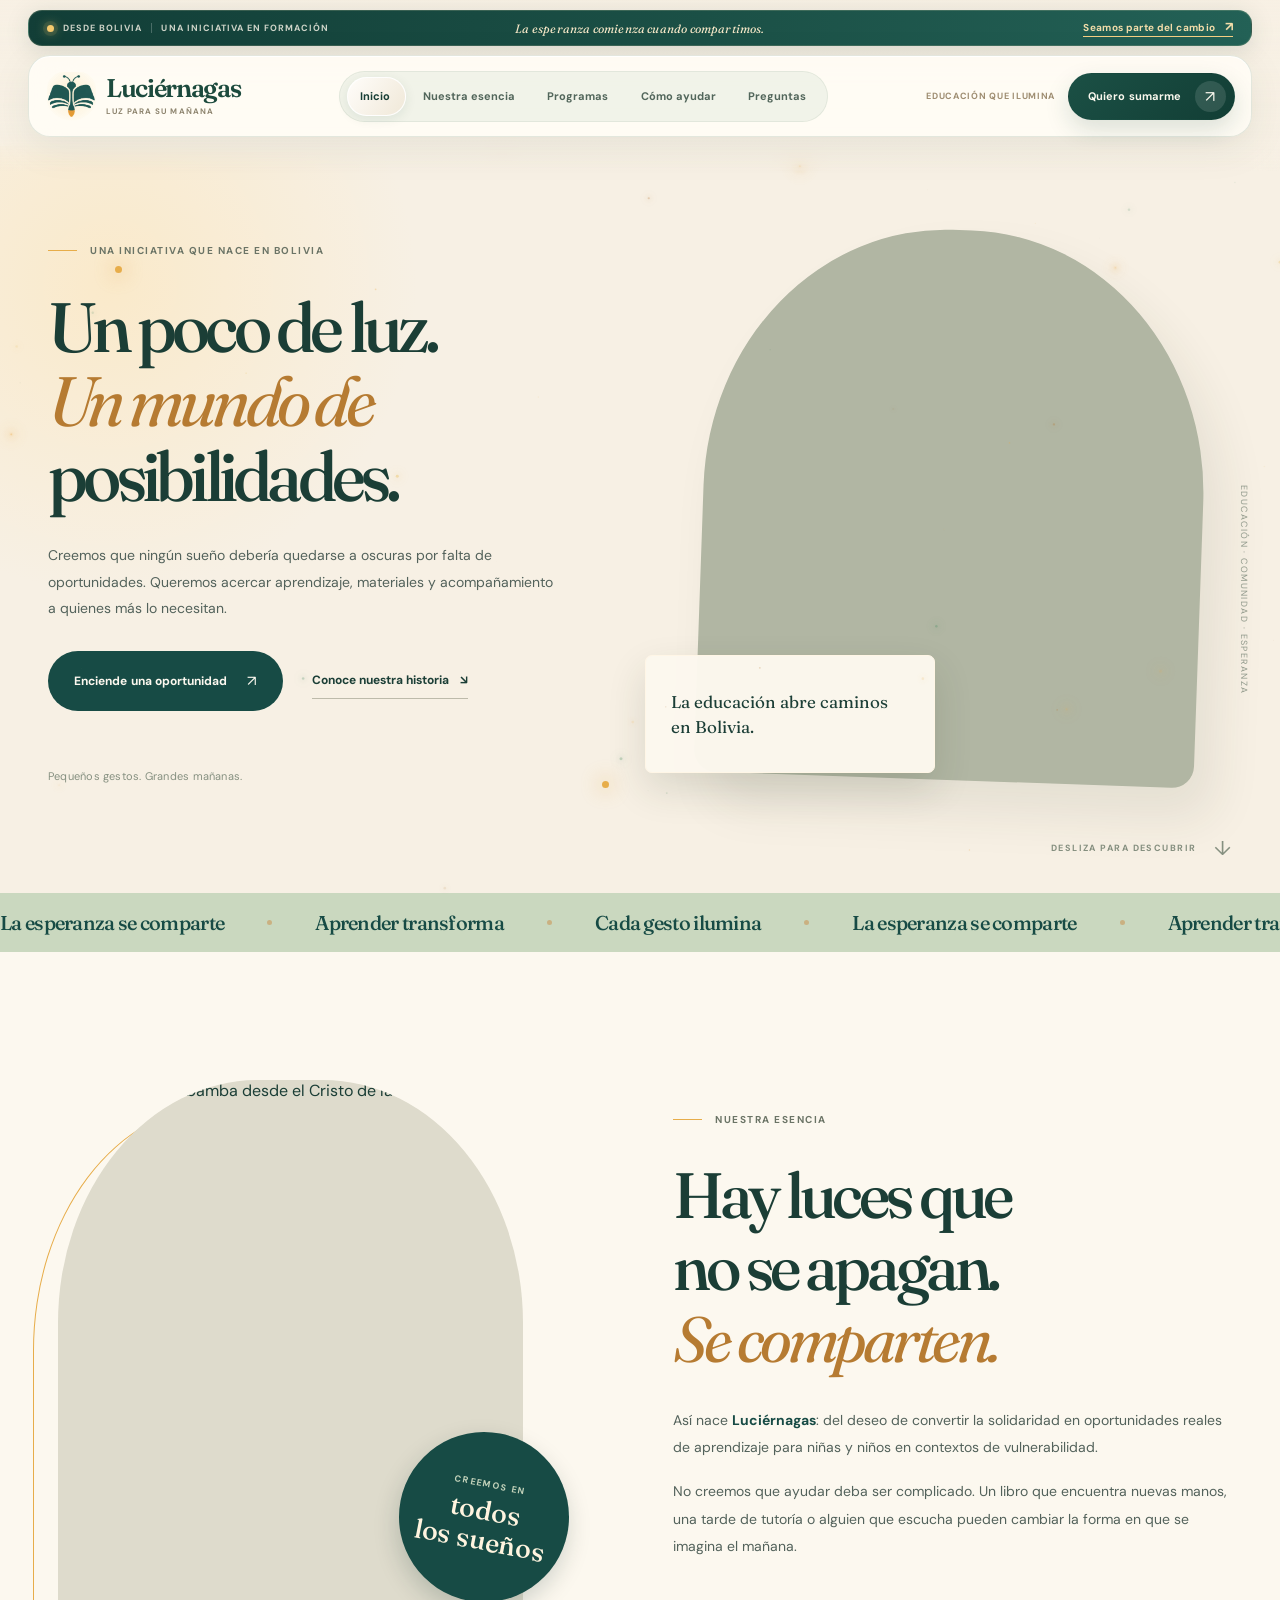
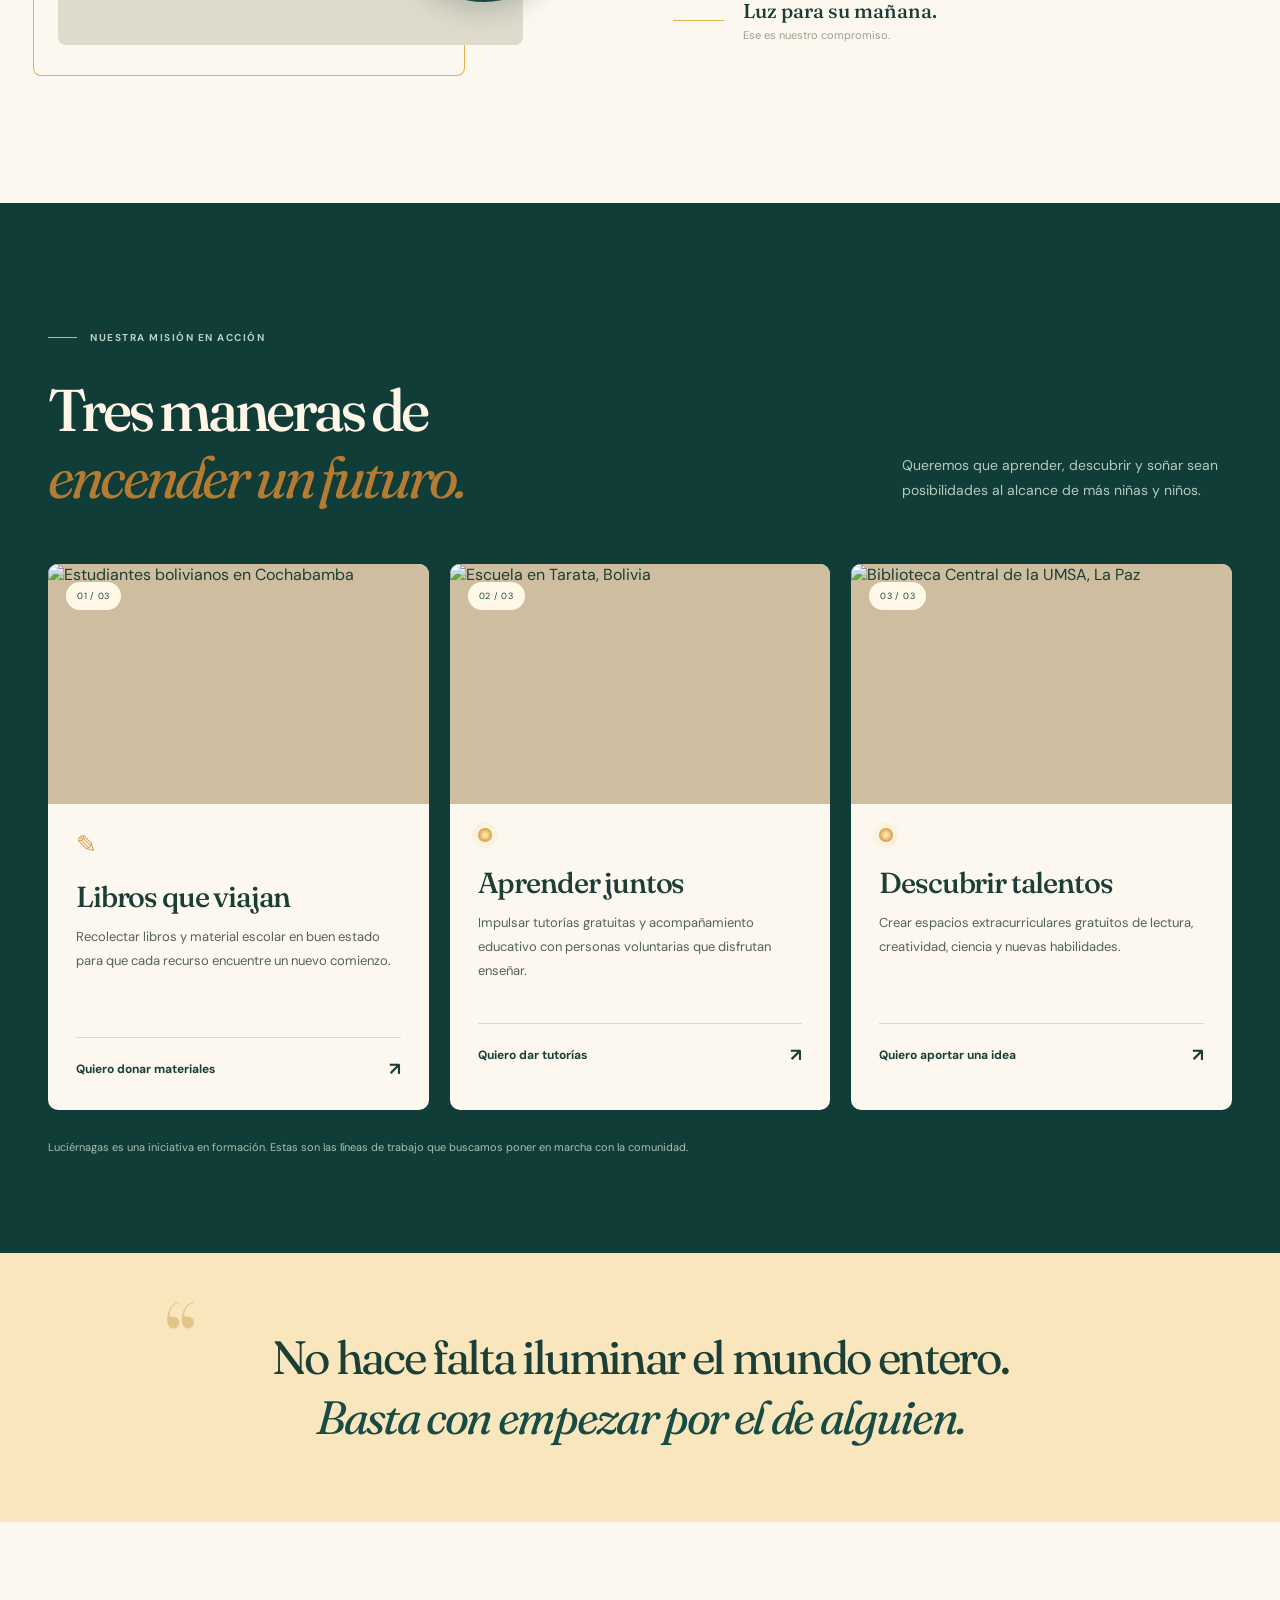
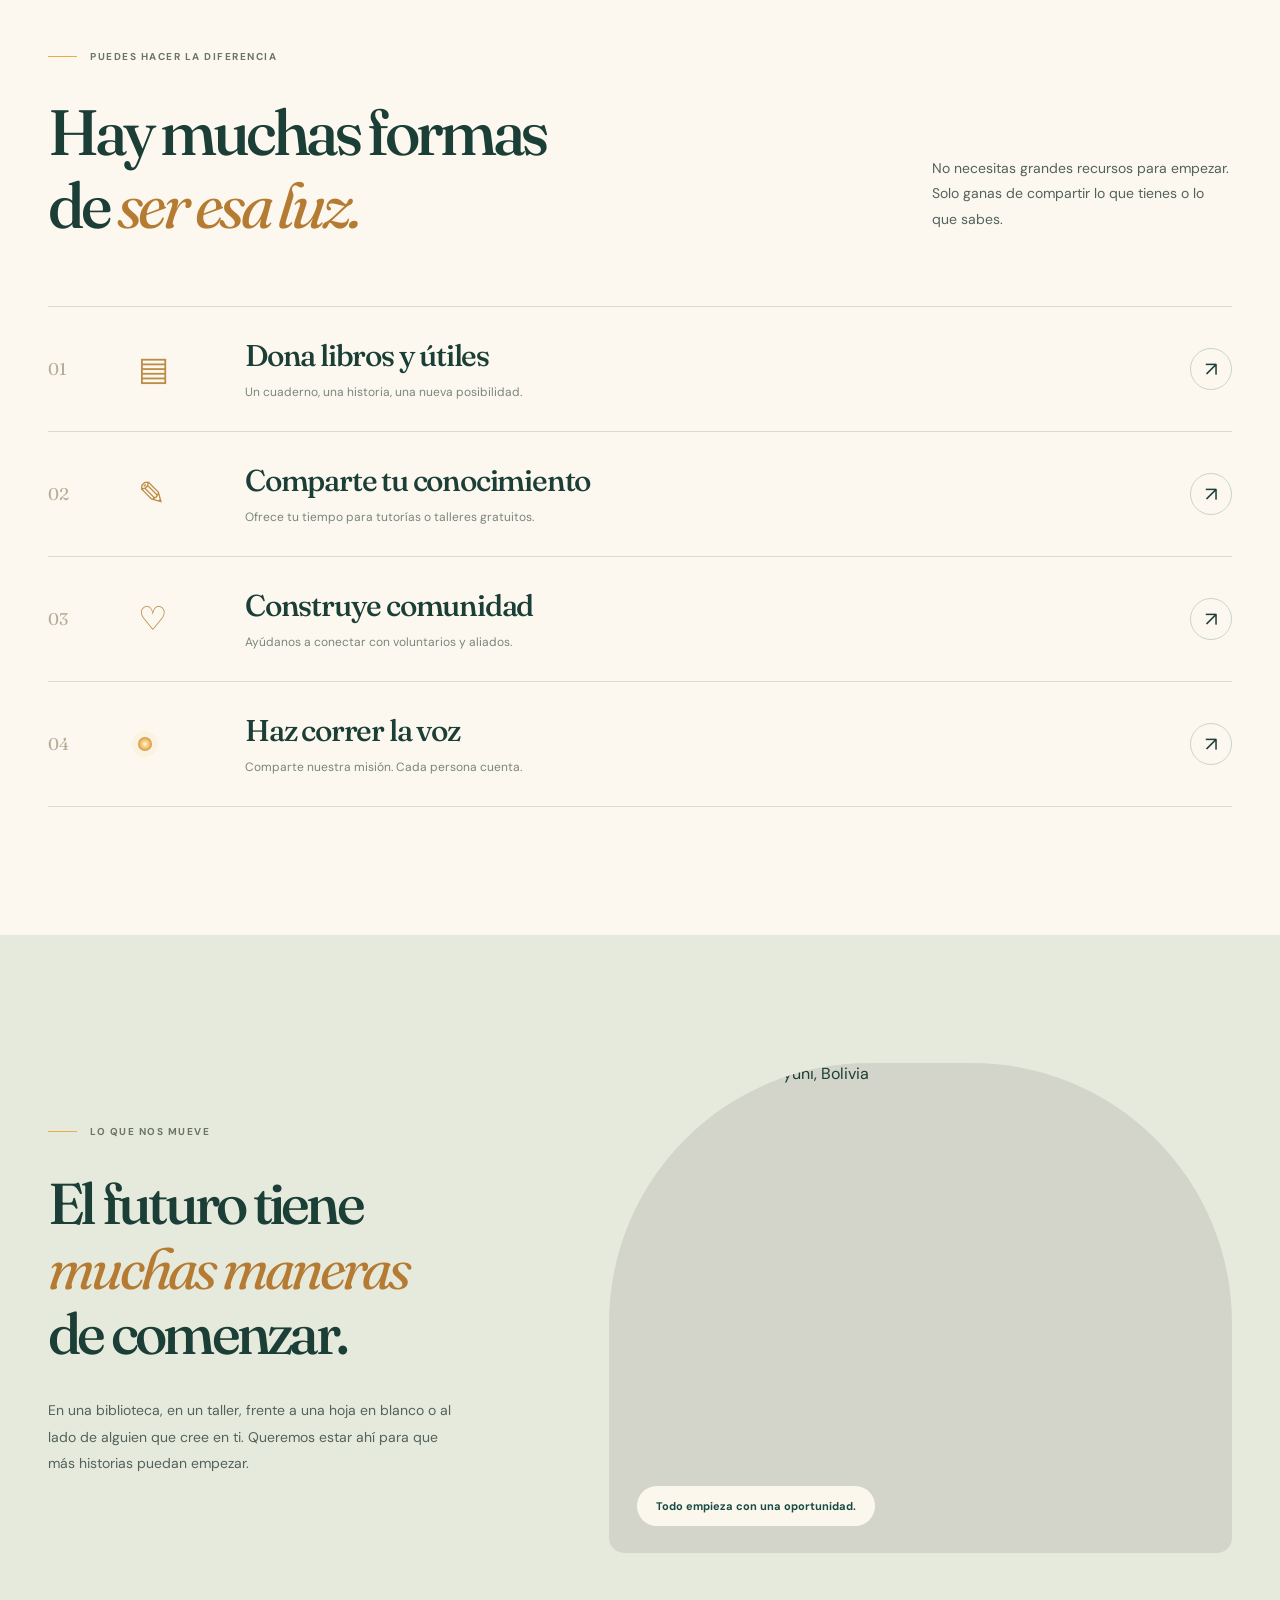
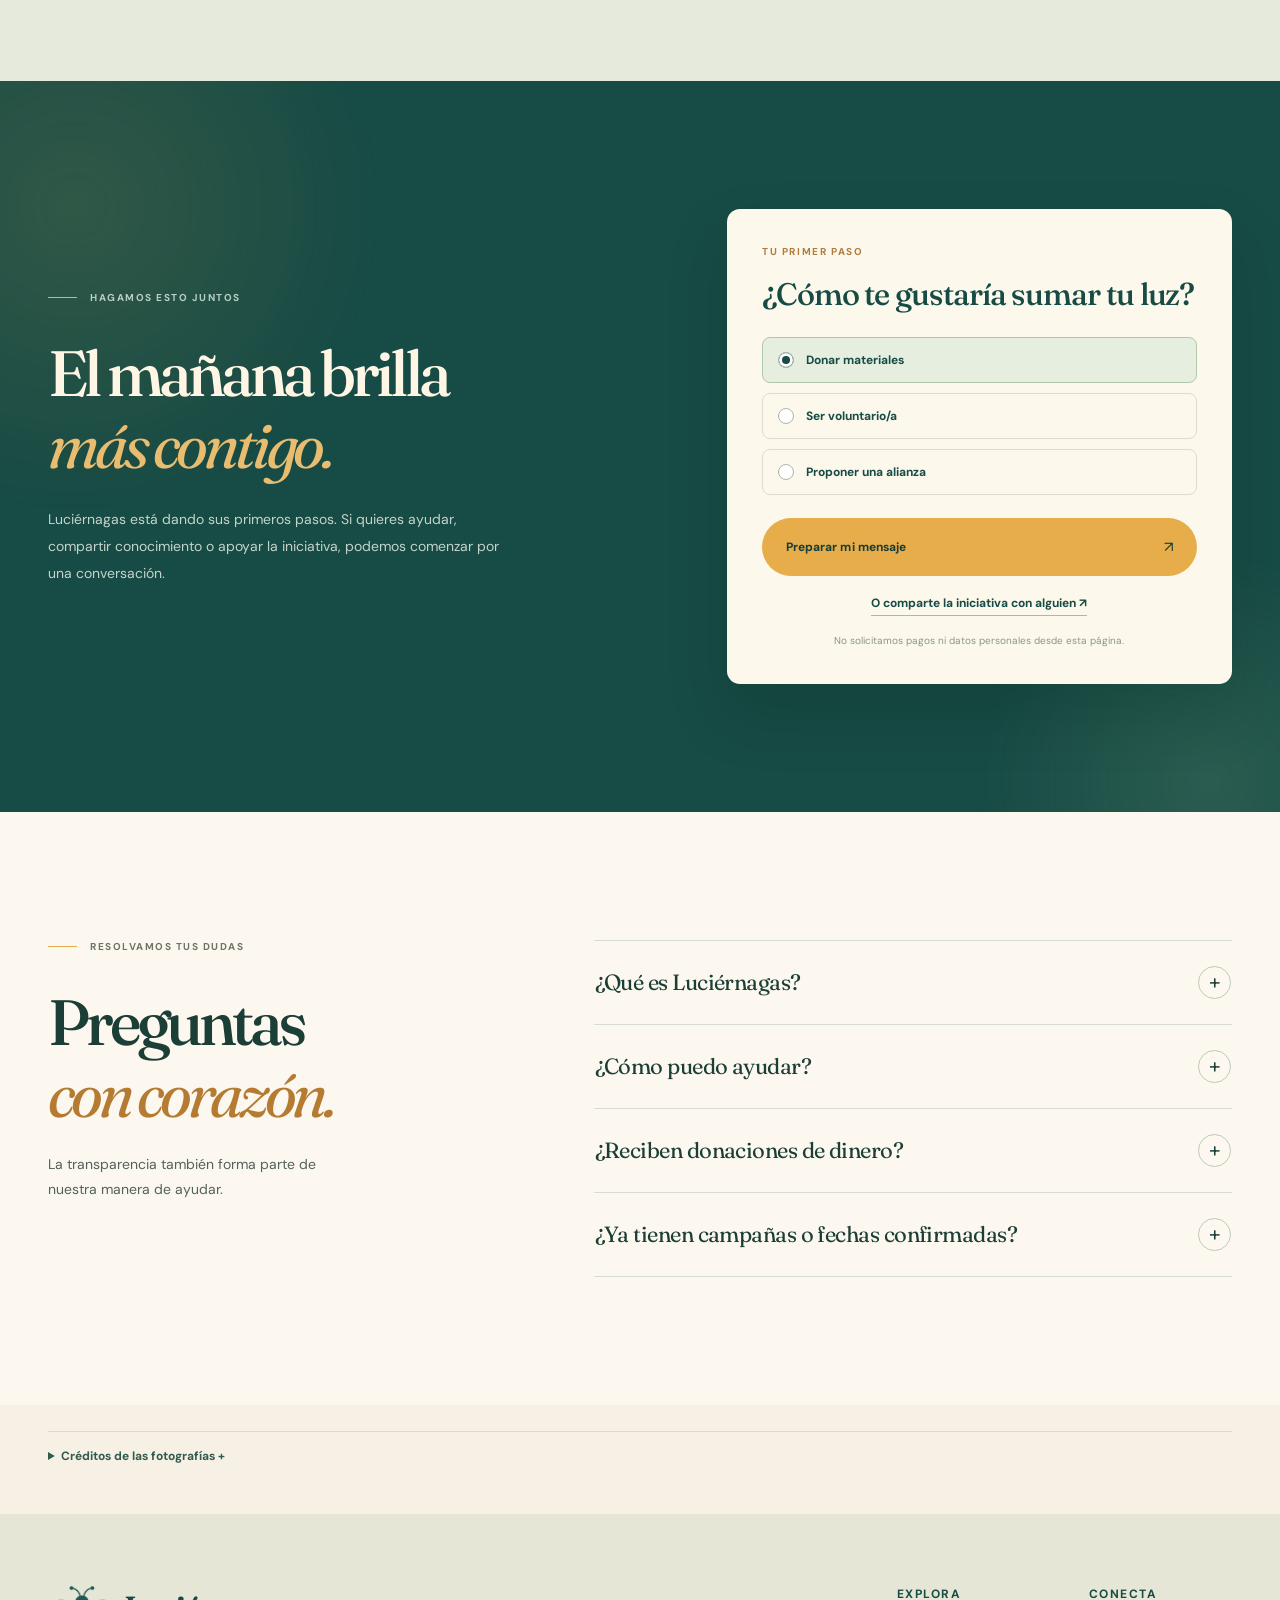
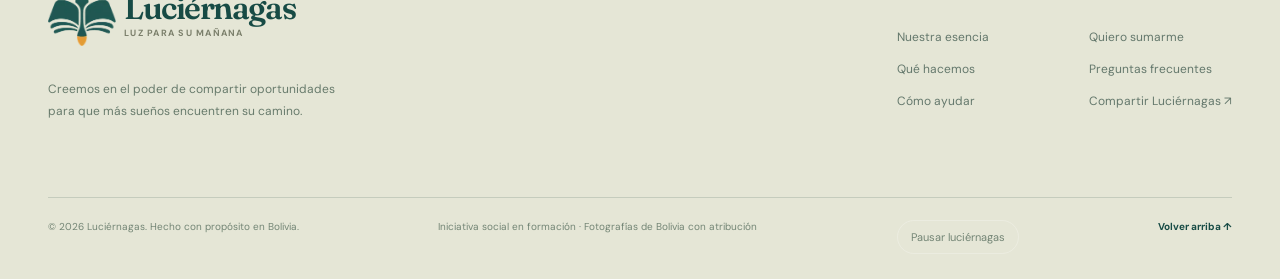
==== commit 45196218: "Pulir navegación y desactivar despliegue duplicado; conservar Pages desde main" ====
--- a/index.html
+++ b/index.html
@@ -30,7 +30,7 @@
       <span class="announcement-message">La esperanza comienza cuando compartimos.</span>
       <a class="announcement-action" href="#sumate">Seamos parte del cambio <span aria-hidden="true">↗</span></a>
     </div>
-    <header class="site-header" id="inicio">
+    <header class="site-header">
       <div class="container nav-shell">
         <a class="brand" href="#inicio" aria-label="Luciérnagas, volver al inicio">
           <span class="brand-emblem"><img src="assets/isotipo.webp" width="48" height="48" alt="" /></span>
@@ -57,6 +57,7 @@
     <div class="reading-track" aria-hidden="true"><div id="reading-progress"></div></div>
   </div>
   <div class="header-spacer" aria-hidden="true"></div>
+  <div id="inicio" class="scroll-sentinel" aria-hidden="true"></div>
   <main id="contenido">
     <section class="hero section-pad" aria-labelledby="hero-heading">
       <div class="hero-glow" aria-hidden="true"></div>
--- a/css/experience.css
+++ b/css/experience.css
@@ -119,3 +119,15 @@
   .ambient-layer { display:none }
   .top-shell .reading-track #reading-progress { will-change:auto }
 }
+
+
+/* Alineación con el resto del sitio y metadatos */
+.scroll-sentinel{height:0;scroll-margin-top:var(--site-top-height)}
+.hero-image-bubble,.sparkle-shape,.tiny-sun,.quote-sun,.stamp-star,.manifesto-mark,.handdrawn-asterisk,.join-flourish{display:none!important}
+.marquee-track i{display:inline-block;width:5px;height:5px;border-radius:50%;background:#ca9e64;font-size:0;opacity:.68}
+.program-icon:empty,.help-icon:empty{display:inline-block;width:14px;height:14px;border-radius:50%;background:radial-gradient(circle,#fff9c9 0%,#f0bd6d 45%,#b77b35 90%);box-shadow:0 0 0 6px rgba(245,194,111,.1)}
+.photo-credits{position:relative;z-index:2;padding:26px 0 34px;color:#51675e}
+.photo-credits details{border-top:1px solid rgba(23,75,69,.13);padding:16px 0}
+.photo-credits summary{cursor:pointer;font-size:12px;font-weight:700;color:#315a4e}
+.photo-credits p{max-width:1000px;margin:12px 0;font-size:11px;line-height:1.75}
+.photo-credits a{color:#205a4c;text-decoration:underline;text-decoration-thickness:1px;text-underline-offset:3px}
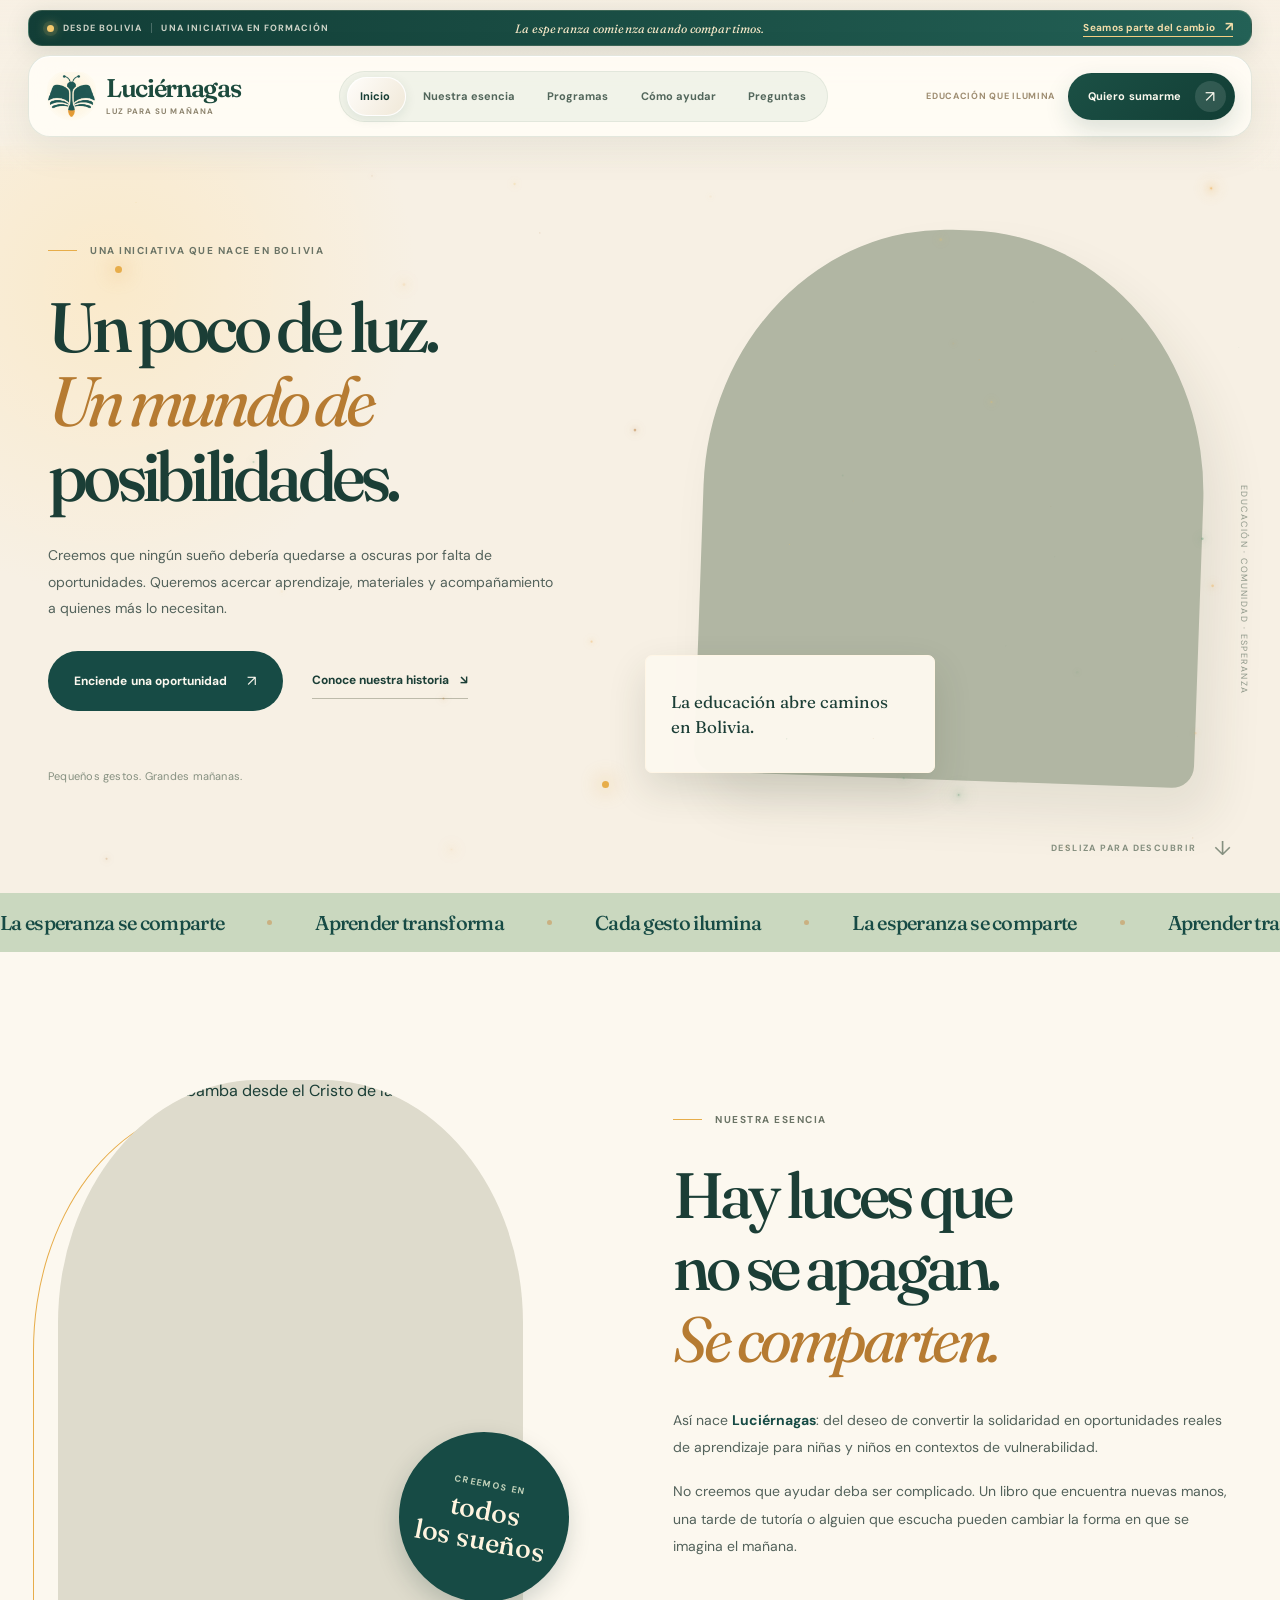
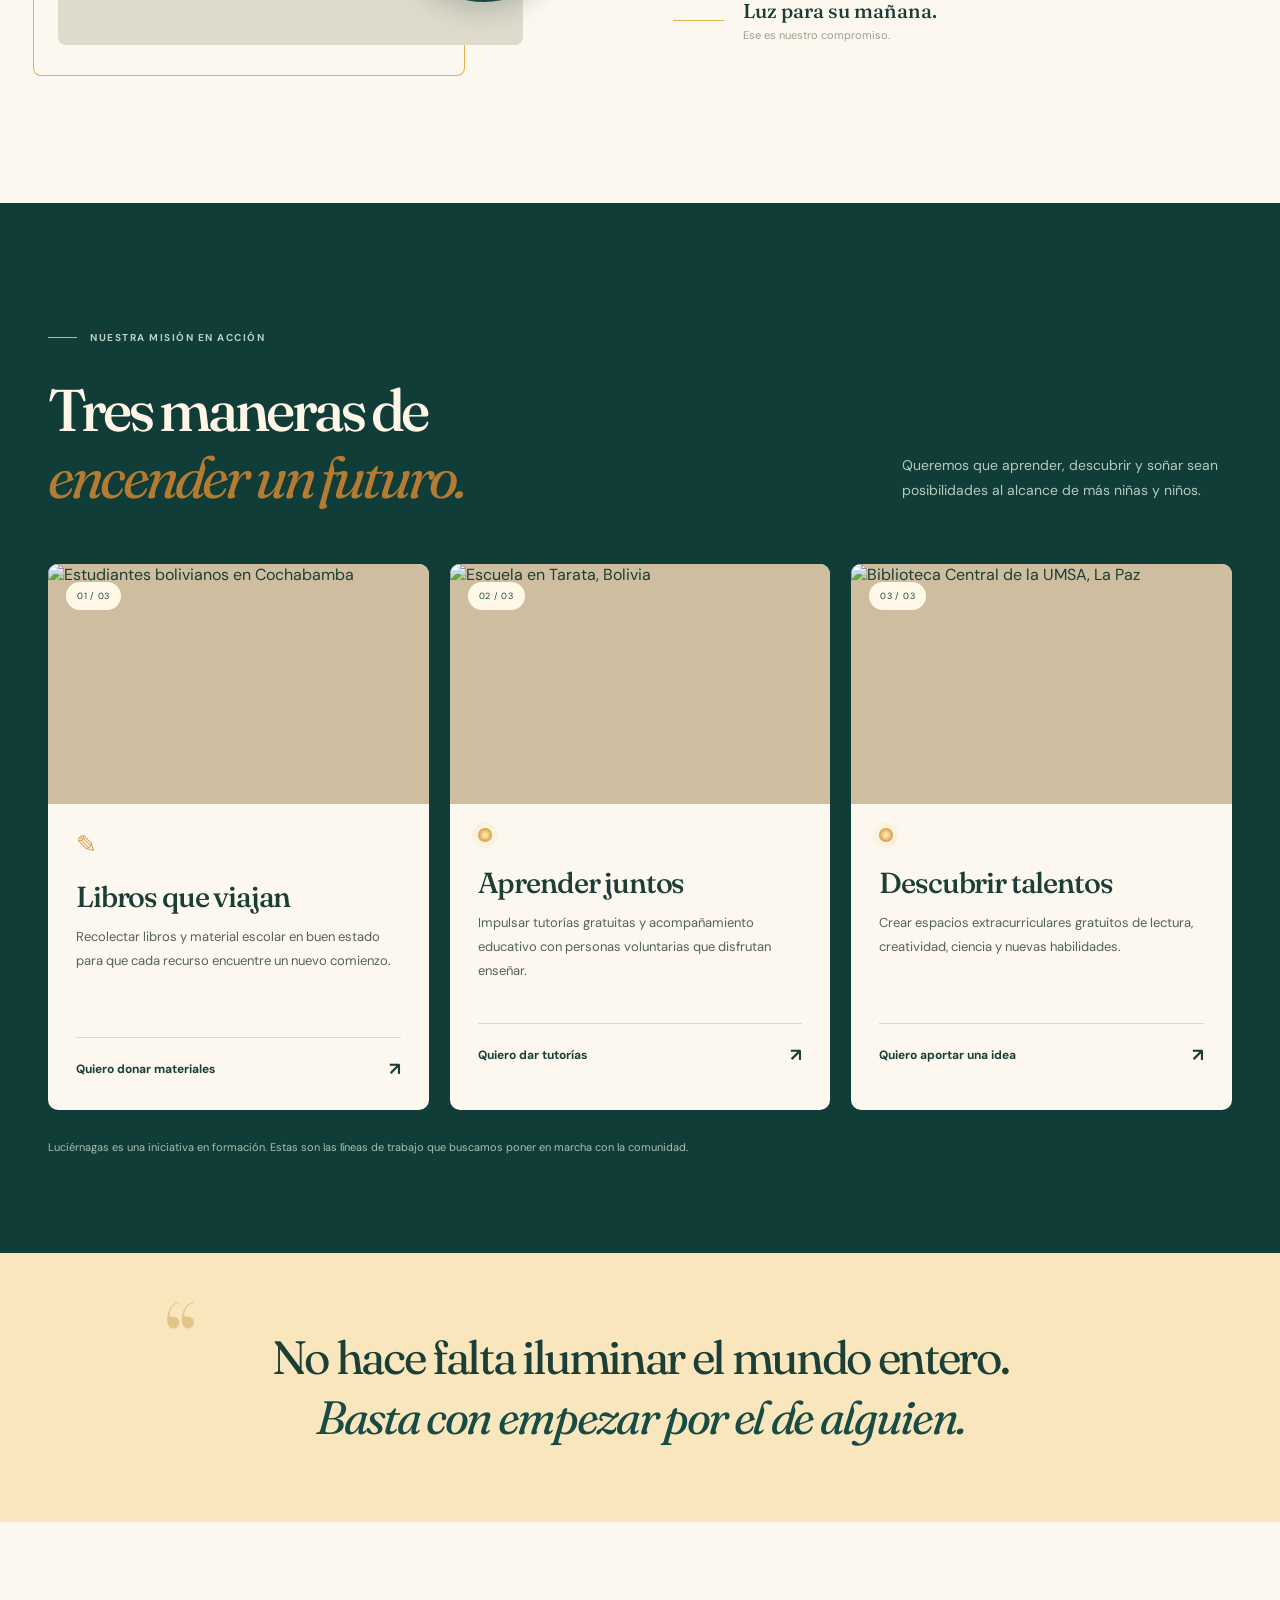
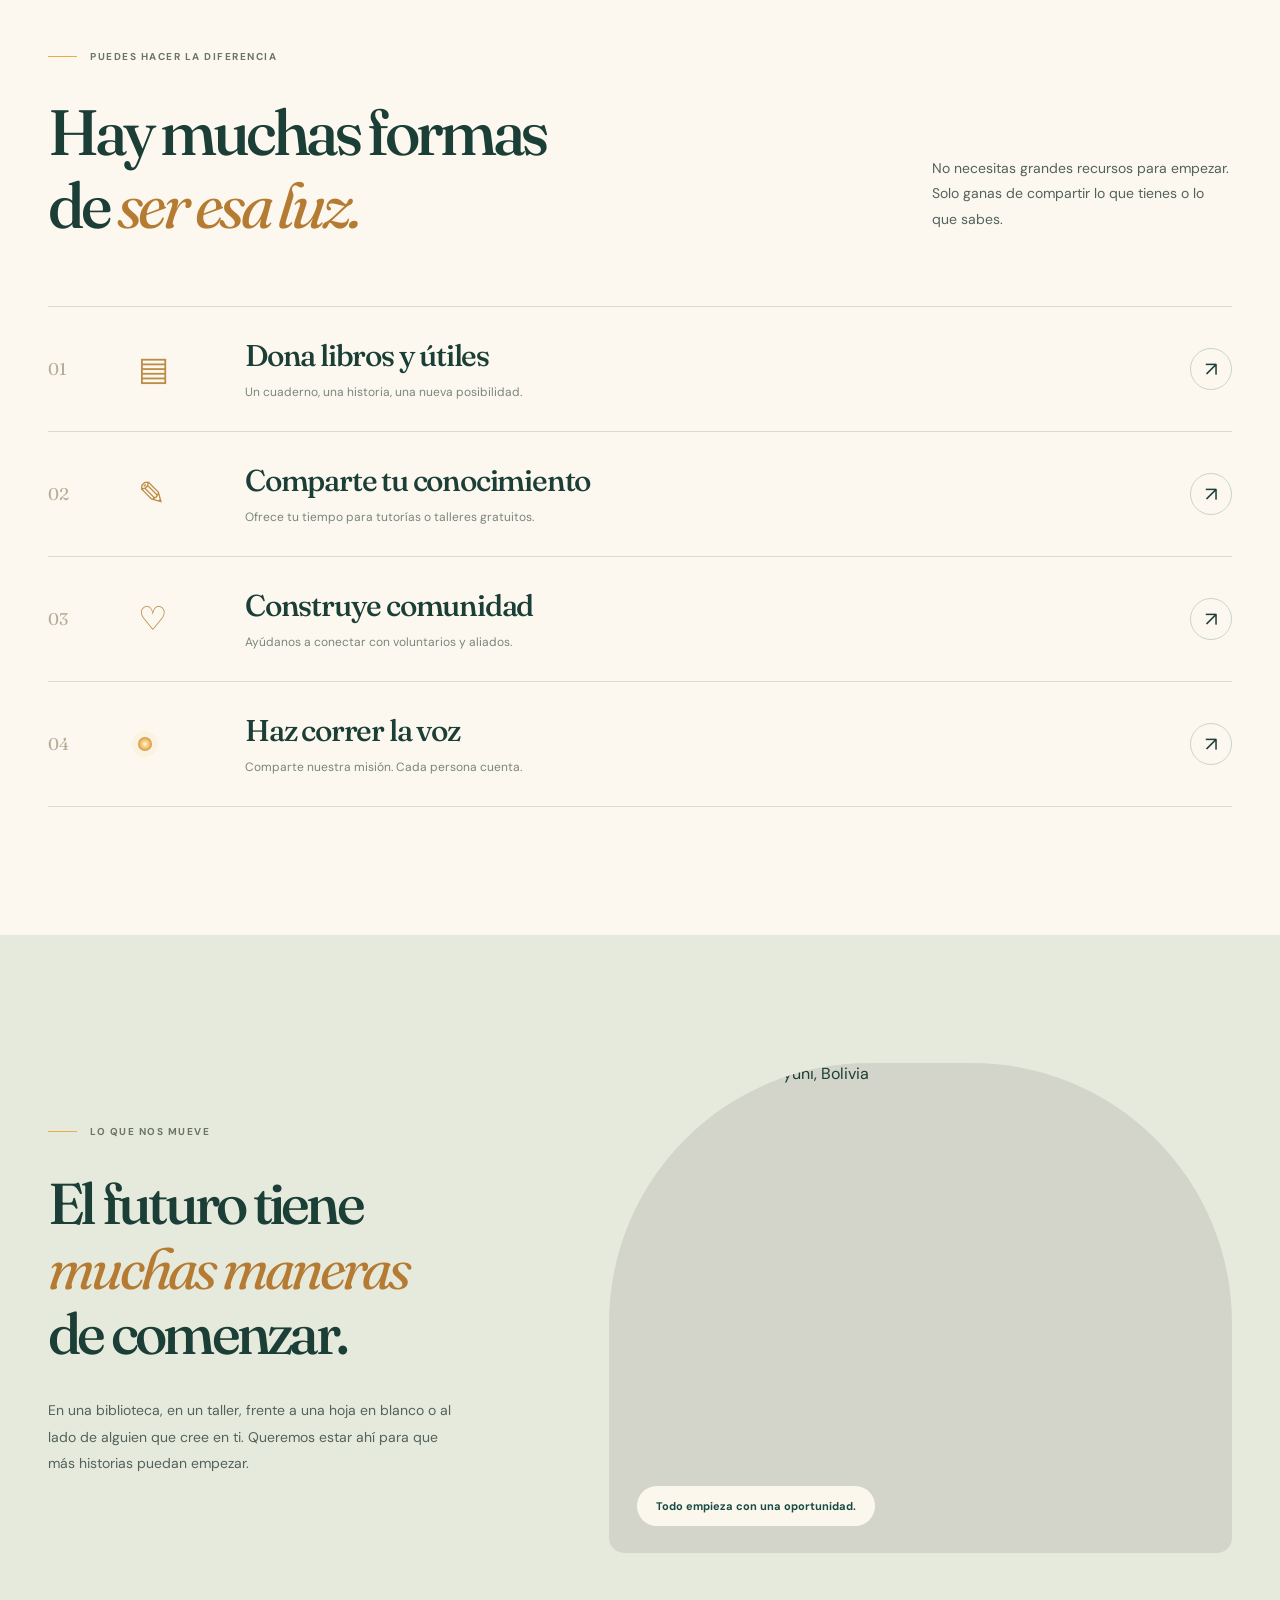
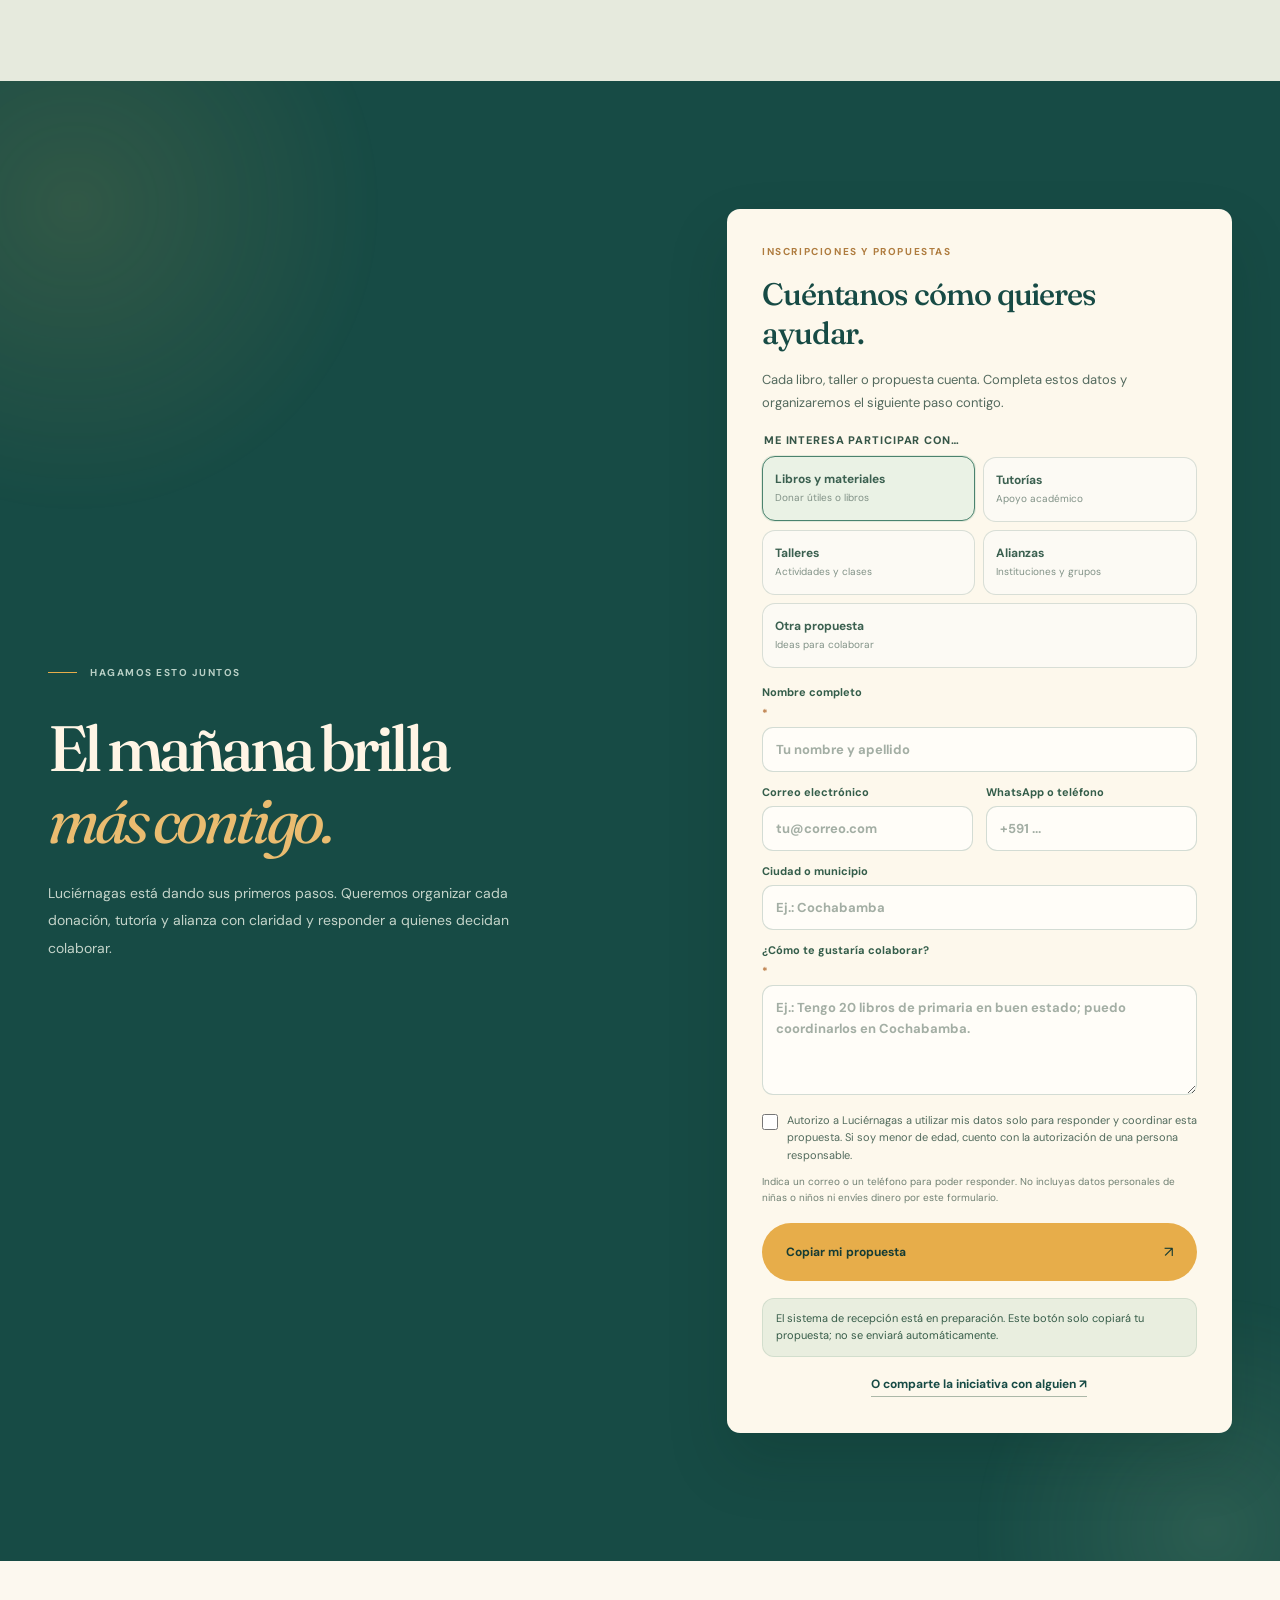
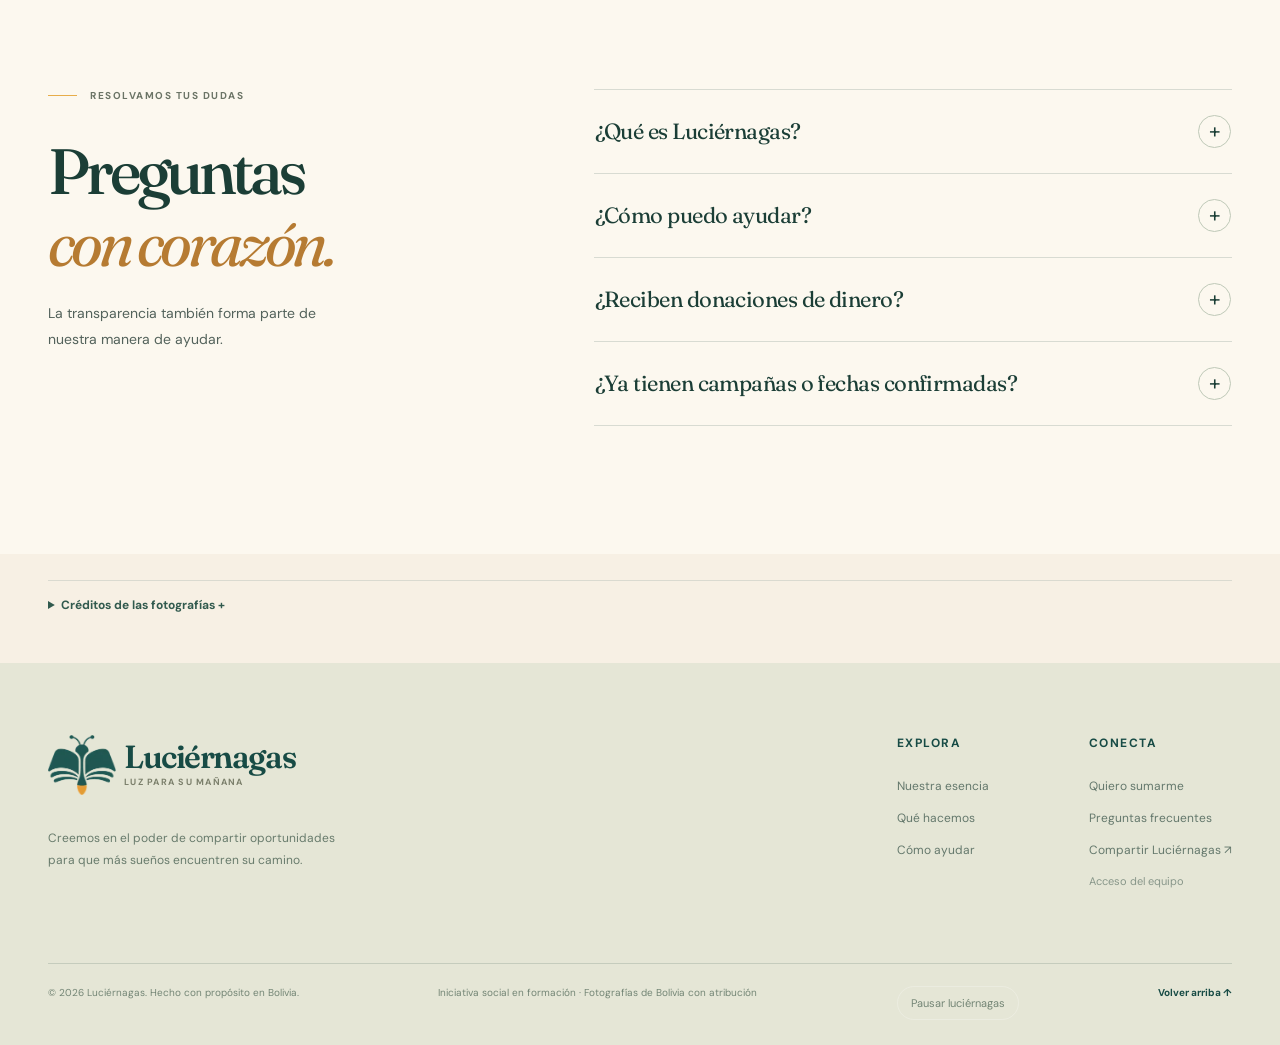
==== commit d5c5ec04: "Añadir sistema de gestión de colaboraciones y formularios seguros para Luciérnagas" ====
--- a/index.html
+++ b/index.html
@@ -17,8 +17,11 @@
   <link href="https://fonts.googleapis.com/css2?family=DM+Sans:wght@400;500;600;700&family=Fraunces:ital,wght@0,400;0,500;0,600;1,400;1,500&display=swap" rel="stylesheet" />
   <link rel="stylesheet" href="css/styles.css" />
   <link rel="stylesheet" href="css/experience.css" />
+  <link rel="stylesheet" href="css/gestion.css" />
   <script defer src="js/main.js"></script>
   <script defer src="js/experience.js"></script>
+  <script defer src="js/backend-config.js"></script>
+  <script defer src="js/solicitudes.js"></script>
 </head>
 <body>
   <a class="skip-link" href="#contenido">Saltar al contenido</a>
@@ -149,20 +152,51 @@
     <section class="join section-pad" id="sumate" aria-labelledby="join-heading">
       <div class="join-orb join-orb-one" aria-hidden="true"></div><div class="join-orb join-orb-two" aria-hidden="true"></div>
       <div class="container join-grid">
-        <div class="join-copy" data-reveal><p class="eyebrow eyebrow-light"><span class="eyebrow-line"></span> Hagamos esto juntos</p><h2 id="join-heading">El mañana brilla<br><em>más contigo.</em></h2><p>Luciérnagas está dando sus primeros pasos. Si quieres ayudar, compartir conocimiento o apoyar la iniciativa, podemos comenzar por una conversación.</p></div>
-        <div class="join-panel" data-reveal data-delay="120">
-          <p class="panel-overline">TU PRIMER PASO</p>
-          <h3>¿Cómo te gustaría sumar tu luz?</h3>
-          <fieldset class="interest-options"><legend class="sr-only">Selecciona una manera de participar</legend><label><input type="radio" name="interest" value="donar libros o material escolar" checked><span>Donar materiales</span></label><label><input type="radio" name="interest" value="ofrecer tutorías o talleres gratuitos"><span>Ser voluntario/a</span></label><label><input type="radio" name="interest" value="proponer una alianza o colaboración"><span>Proponer una alianza</span></label></fieldset>
-          <button type="button" class="button button-gold button-full" id="prepare-message">Preparar mi mensaje <span aria-hidden="true">↗</span></button>
+        <div class="join-copy" data-reveal><p class="eyebrow eyebrow-light"><span class="eyebrow-line"></span> Hagamos esto juntos</p><h2 id="join-heading">El mañana brilla<br><em>más contigo.</em></h2><p>Luciérnagas está dando sus primeros pasos. Queremos organizar cada donación, tutoría y alianza con claridad y responder a quienes decidan colaborar.</p></div>
+        <div class="join-panel join-panel-intake" data-reveal data-delay="120">
+          <p class="panel-overline">INSCRIPCIONES Y PROPUESTAS</p>
+          <h3>Cuéntanos cómo quieres ayudar.</h3>
+          <p class="intake-intro">Cada libro, taller o propuesta cuenta. Completa estos datos y organizaremos el siguiente paso contigo.</p>
+          <form id="intake-form" class="intake-form" novalidate>
+            <fieldset class="intake-types">
+              <legend>Me interesa participar con…</legend>
+              <div class="intake-options">
+                <label><input type="radio" name="tipo" value="materiales" checked><span><b>Libros y materiales</b><small>Donar útiles o libros</small></span></label>
+                <label><input type="radio" name="tipo" value="tutorias"><span><b>Tutorías</b><small>Apoyo académico</small></span></label>
+                <label><input type="radio" name="tipo" value="talleres"><span><b>Talleres</b><small>Actividades y clases</small></span></label>
+                <label><input type="radio" name="tipo" value="alianzas"><span><b>Alianzas</b><small>Instituciones y grupos</small></span></label>
+                <label><input type="radio" name="tipo" value="otros"><span><b>Otra propuesta</b><small>Ideas para colaborar</small></span></label>
+              </div>
+            </fieldset>
+            <div class="intake-fields">
+              <label class="intake-field intake-wide" for="intake-name">Nombre completo <span aria-hidden="true">*</span>
+                <input id="intake-name" name="nombre" type="text" autocomplete="name" minlength="3" maxlength="90" placeholder="Tu nombre y apellido" required>
+              </label>
+              <label class="intake-field" for="intake-email">Correo electrónico
+                <input id="intake-email" name="correo" type="email" autocomplete="email" maxlength="254" placeholder="tu@correo.com">
+              </label>
+              <label class="intake-field" for="intake-phone">WhatsApp o teléfono
+                <input id="intake-phone" name="telefono" type="tel" autocomplete="tel" maxlength="25" placeholder="+591 ...">
+              </label>
+              <label class="intake-field intake-wide" for="intake-city">Ciudad o municipio
+                <input id="intake-city" name="ciudad" type="text" autocomplete="address-level2" maxlength="100" placeholder="Ej.: Cochabamba" required>
+              </label>
+              <label class="intake-field intake-wide" for="intake-details">¿Cómo te gustaría colaborar? <span aria-hidden="true">*</span>
+                <textarea id="intake-details" name="descripcion" rows="4" minlength="12" maxlength="1600" placeholder="Ej.: Tengo 20 libros de primaria en buen estado; puedo coordinarlos en Cochabamba." required></textarea>
+              </label>
+            </div>
+            <div class="intake-trap" aria-hidden="true"><label for="intake-website">Deja este campo vacío</label><input type="text" id="intake-website" name="sitio_web" tabindex="-1" autocomplete="off"></div>
+            <label class="intake-consent"><input type="checkbox" name="autorizacion" required><span>Autorizo a Luciérnagas a utilizar mis datos solo para responder y coordinar esta propuesta. Si soy menor de edad, cuento con la autorización de una persona responsable.</span></label>
+            <p class="intake-privacy">Indica un correo o un teléfono para poder responder. No incluyas datos personales de niñas o niños ni envíes dinero por este formulario.</p>
+            <button class="button button-gold button-full intake-submit" type="submit" id="intake-submit">Preparar propuesta <span aria-hidden="true">↗</span></button>
+            <p id="intake-status" class="intake-status" role="status" aria-live="polite">La recepción digital está en preparación. Por ahora podrás copiar tu propuesta; no se enviará automáticamente.</p>
+          </form>
           <button type="button" class="share-button" id="share-project">O comparte la iniciativa con alguien <span aria-hidden="true">↗</span></button>
-          <p class="form-note" id="join-feedback" role="status" aria-live="polite">No solicitamos pagos ni datos personales desde esta página.</p>
-          <div class="prepared-message" id="prepared-message" hidden><p>Mensaje listo para copiar y enviar por tu canal preferido:</p><textarea aria-label="Mensaje para compartir" id="message-text" readonly rows="3"></textarea><button type="button" class="copy-message" id="copy-message">Copiar mensaje <span aria-hidden="true">⧉</span></button></div>
-        </div>
-      </div>
-    </section>
-
-    <section class="faq section-pad" id="preguntas" aria-labelledby="faq-heading"><div class="container faq-grid"><div class="faq-title" data-reveal><p class="eyebrow"><span class="eyebrow-line"></span> Resolvamos tus dudas</p><h2 id="faq-heading">Preguntas<br><em>con corazón.</em></h2><p>La transparencia también forma parte de nuestra manera de ayudar.</p></div><div class="faq-items" data-reveal data-delay="100"><details><summary>¿Qué es Luciérnagas? <span>+</span></summary><p>Es una iniciativa social en etapa de formación en Bolivia, enfocada en ampliar oportunidades educativas para niñas y niños mediante donaciones de materiales, tutorías y actividades gratuitas.</p></details><details><summary>¿Cómo puedo ayudar? <span>+</span></summary><p>Puedes comenzar por ofrecer libros o material escolar en buen estado, proponer tutorías o talleres, conectar aliados o compartir la iniciativa. Estamos organizando los canales de participación.</p></details><details><summary>¿Reciben donaciones de dinero? <span>+</span></summary><p>Por ahora, esta página no recibe pagos ni solicita transferencias. Comunicaremos cualquier mecanismo de aportes únicamente cuando exista un proceso formal, verificable y transparente.</p></details><details><summary>¿Ya tienen campañas o fechas confirmadas? <span>+</span></summary><p>Aún no anunciamos fechas ni puntos de recolección. Se publicarán cuando las actividades estén organizadas y confirmadas.</p></details></div></div></section>
+        </div>
+      </div>
+    </section>
+
+    <section class="faq section-pad" id="preguntas" aria-labelledby="faq-heading"><div class="container faq-grid"><div class="faq-title" data-reveal><p class="eyebrow"><span class="eyebrow-line"></span> Resolvamos tus dudas</p><h2 id="faq-heading">Preguntas<br><em>con corazón.</em></h2><p>La transparencia también forma parte de nuestra manera de ayudar.</p></div><div class="faq-items" data-reveal data-delay="100"><details><summary>¿Qué es Luciérnagas? <span>+</span></summary><p>Es una iniciativa social en etapa de formación en Bolivia, enfocada en ampliar oportunidades educativas para niñas y niños mediante donaciones de materiales, tutorías y actividades gratuitas.</p></details><details><summary>¿Cómo puedo ayudar? <span>+</span></summary><p>Puedes comenzar por ofrecer libros o material escolar en buen estado, proponer tutorías o talleres, conectar aliados o compartir la iniciativa. Estamos preparando nuestro sistema de solicitudes para coordinar cada propuesta.</p></details><details><summary>¿Reciben donaciones de dinero? <span>+</span></summary><p>Por ahora, esta página no recibe pagos ni solicita transferencias. Comunicaremos cualquier mecanismo de aportes únicamente cuando exista un proceso formal, verificable y transparente.</p></details><details><summary>¿Ya tienen campañas o fechas confirmadas? <span>+</span></summary><p>Aún no anunciamos fechas ni puntos de recolección. Se publicarán cuando las actividades estén organizadas y confirmadas.</p></details></div></div></section>
   </main>
 
   <div class="photo-credits container" id="creditos">
@@ -179,6 +213,6 @@
       <p>Licencias: <a href="https://creativecommons.org/licenses/by/2.0/" target="_blank" rel="noopener noreferrer">CC BY 2.0</a>, <a href="https://creativecommons.org/licenses/by-sa/3.0/" target="_blank" rel="noopener noreferrer">CC BY-SA 3.0</a> y <a href="https://creativecommons.org/licenses/by-sa/4.0/" target="_blank" rel="noopener noreferrer">CC BY-SA 4.0</a>.</p>
     </details>
   </div>
-  <footer class="footer"><div class="container footer-main"><div class="footer-brand"><a href="#inicio" class="footer-logo"><img src="assets/isotipo.webp" width="65" height="58" alt="" /><span><strong>Luciérnagas</strong><small>Luz para su mañana</small></span></a><p>Creemos en el poder de compartir oportunidades para que más sueños encuentren su camino.</p></div><div class="footer-links"><div><h3>Explora</h3><a href="#nosotros">Nuestra esencia</a><a href="#que-hacemos">Qué hacemos</a><a href="#como-ayudar">Cómo ayudar</a></div><div><h3>Conecta</h3><a href="#sumate">Quiero sumarme</a><a href="#preguntas">Preguntas frecuentes</a><button type="button" id="footer-share">Compartir Luciérnagas ↗</button></div></div></div><div class="container footer-bottom"><span>© <span id="year">2026</span> Luciérnagas. Hecho con propósito en Bolivia.</span><span>Iniciativa social en formación · Fotografías de Bolivia con atribución</span><button type="button" id="ambient-motion-toggle" class="motion-toggle" aria-pressed="false" aria-label="Pausar luciérnagas animadas">Pausar luciérnagas</button><a href="#inicio">Volver arriba ↑</a></div></footer>
+  <footer class="footer"><div class="container footer-main"><div class="footer-brand"><a href="#inicio" class="footer-logo"><img src="assets/isotipo.webp" width="65" height="58" alt="" /><span><strong>Luciérnagas</strong><small>Luz para su mañana</small></span></a><p>Creemos en el poder de compartir oportunidades para que más sueños encuentren su camino.</p></div><div class="footer-links"><div><h3>Explora</h3><a href="#nosotros">Nuestra esencia</a><a href="#que-hacemos">Qué hacemos</a><a href="#como-ayudar">Cómo ayudar</a></div><div><h3>Conecta</h3><a href="#sumate">Quiero sumarme</a><a href="#preguntas">Preguntas frecuentes</a><button type="button" id="footer-share">Compartir Luciérnagas ↗</button><a href="admin/" class="admin-entry">Acceso del equipo</a></div></div></div><div class="container footer-bottom"><span>© <span id="year">2026</span> Luciérnagas. Hecho con propósito en Bolivia.</span><span>Iniciativa social en formación · Fotografías de Bolivia con atribución</span><button type="button" id="ambient-motion-toggle" class="motion-toggle" aria-pressed="false" aria-label="Pausar luciérnagas animadas">Pausar luciérnagas</button><a href="#inicio">Volver arriba ↑</a></div></footer>
 </body>
 </html>
--- a/css/gestion.css
+++ b/css/gestion.css
@@ -0,0 +1,37 @@
+/* Formulario público de participación */
+.join-panel-intake{max-width:640px}
+.intake-intro{color:#546a5e;font-size:13px;line-height:1.75;margin:-6px 0 18px}
+.intake-form{display:grid;gap:17px}
+.intake-types{min-width:0;border:0;padding:0;margin:0}
+.intake-types legend{font-size:11px;letter-spacing:.08em;font-weight:800;color:#355547;text-transform:uppercase;margin-bottom:10px}
+.intake-options{display:grid;grid-template-columns:repeat(2,minmax(0,1fr));gap:8px}
+.intake-options label{position:relative;cursor:pointer;display:block;min-width:0}
+.intake-options label:last-child{grid-column:1/-1}
+.intake-options input{position:absolute;opacity:0;width:1px;height:1px}
+.intake-options span{display:flex;min-height:65px;flex-direction:column;align-items:flex-start;justify-content:center;gap:5px;padding:13px 12px;border:1px solid rgba(26,76,59,.16);border-radius:13px;background:#fcfaf4;color:#3b6050;transition:border-color .2s,background .2s,box-shadow .2s,transform .2s}
+.intake-options b{font-size:12px;line-height:1.2}
+.intake-options small{color:#819287;font-size:10px;line-height:1.35}
+.intake-options input:checked+span{background:#eaf2e5;border-color:#4b836e;box-shadow:0 0 0 1px rgba(54,120,89,.12);transform:translateY(-1px)}
+.intake-options input:focus-visible+span{outline:3px solid #d9a553;outline-offset:3px}
+.intake-fields{display:grid;grid-template-columns:repeat(2,minmax(0,1fr));gap:13px}
+.intake-field{display:flex;flex-direction:column;gap:7px;font-size:11px;font-weight:700;color:#345d4a}
+.intake-field>span{color:#ba7942}
+.intake-wide{grid-column:1/-1}
+.intake-field input,.intake-field textarea{width:100%;background:#fffdf8;border:1px solid rgba(36,88,68,.2);border-radius:11px;padding:12px 13px;min-height:45px;font-size:13px;color:#234a3e;outline:none;transition:border .2s,box-shadow .2s}
+.intake-field textarea{min-height:110px;resize:vertical;line-height:1.6}
+.intake-field input:focus,.intake-field textarea:focus{border-color:#6b987e;box-shadow:0 0 0 3px rgba(87,151,114,.12)}
+.intake-field input::placeholder,.intake-field textarea::placeholder{color:#a3aea4}
+.intake-consent{display:flex;align-items:flex-start;gap:9px;font-size:11px;line-height:1.6;color:#526b5d;cursor:pointer}
+.intake-consent input{accent-color:#235a45;flex:0 0 16px;height:16px;margin:2px 0 0}
+.intake-privacy{font-size:10px;line-height:1.6;color:#708073;margin:-8px 0 0}
+.intake-submit{width:100%;min-height:47px}
+.intake-submit:disabled{opacity:.68;cursor:progress}
+.intake-status{background:rgba(225,234,218,.72);border:1px solid rgba(27,85,60,.11);border-radius:12px;color:#375d49;padding:11px 13px;font-size:11px;line-height:1.6;margin:0}
+.intake-status[data-state="error"]{background:#fff1e9;color:#9b4736;border-color:#e7b5a0}
+.intake-status[data-state="success"]{background:#e6f5e4;color:#236540;border-color:#8dbb9b}
+.intake-status[data-state="pending"]{background:#fcf3df;color:#7d6339}
+.intake-trap{position:absolute!important;left:-99999px!important;width:1px!important;height:1px!important;overflow:hidden!important}
+.footer .admin-entry{opacity:.72;font-size:11px}
+.footer .admin-entry:hover{opacity:1}
+@media(max-width:600px){.intake-options{grid-template-columns:1fr 1fr}.intake-fields{grid-template-columns:1fr}.intake-field{grid-column:1/-1}.intake-options span{min-height:76px}.join-panel-intake{padding-inline:20px}}
+@media(max-width:380px){.intake-options{grid-template-columns:1fr}.intake-options label:last-child{grid-column:auto}}
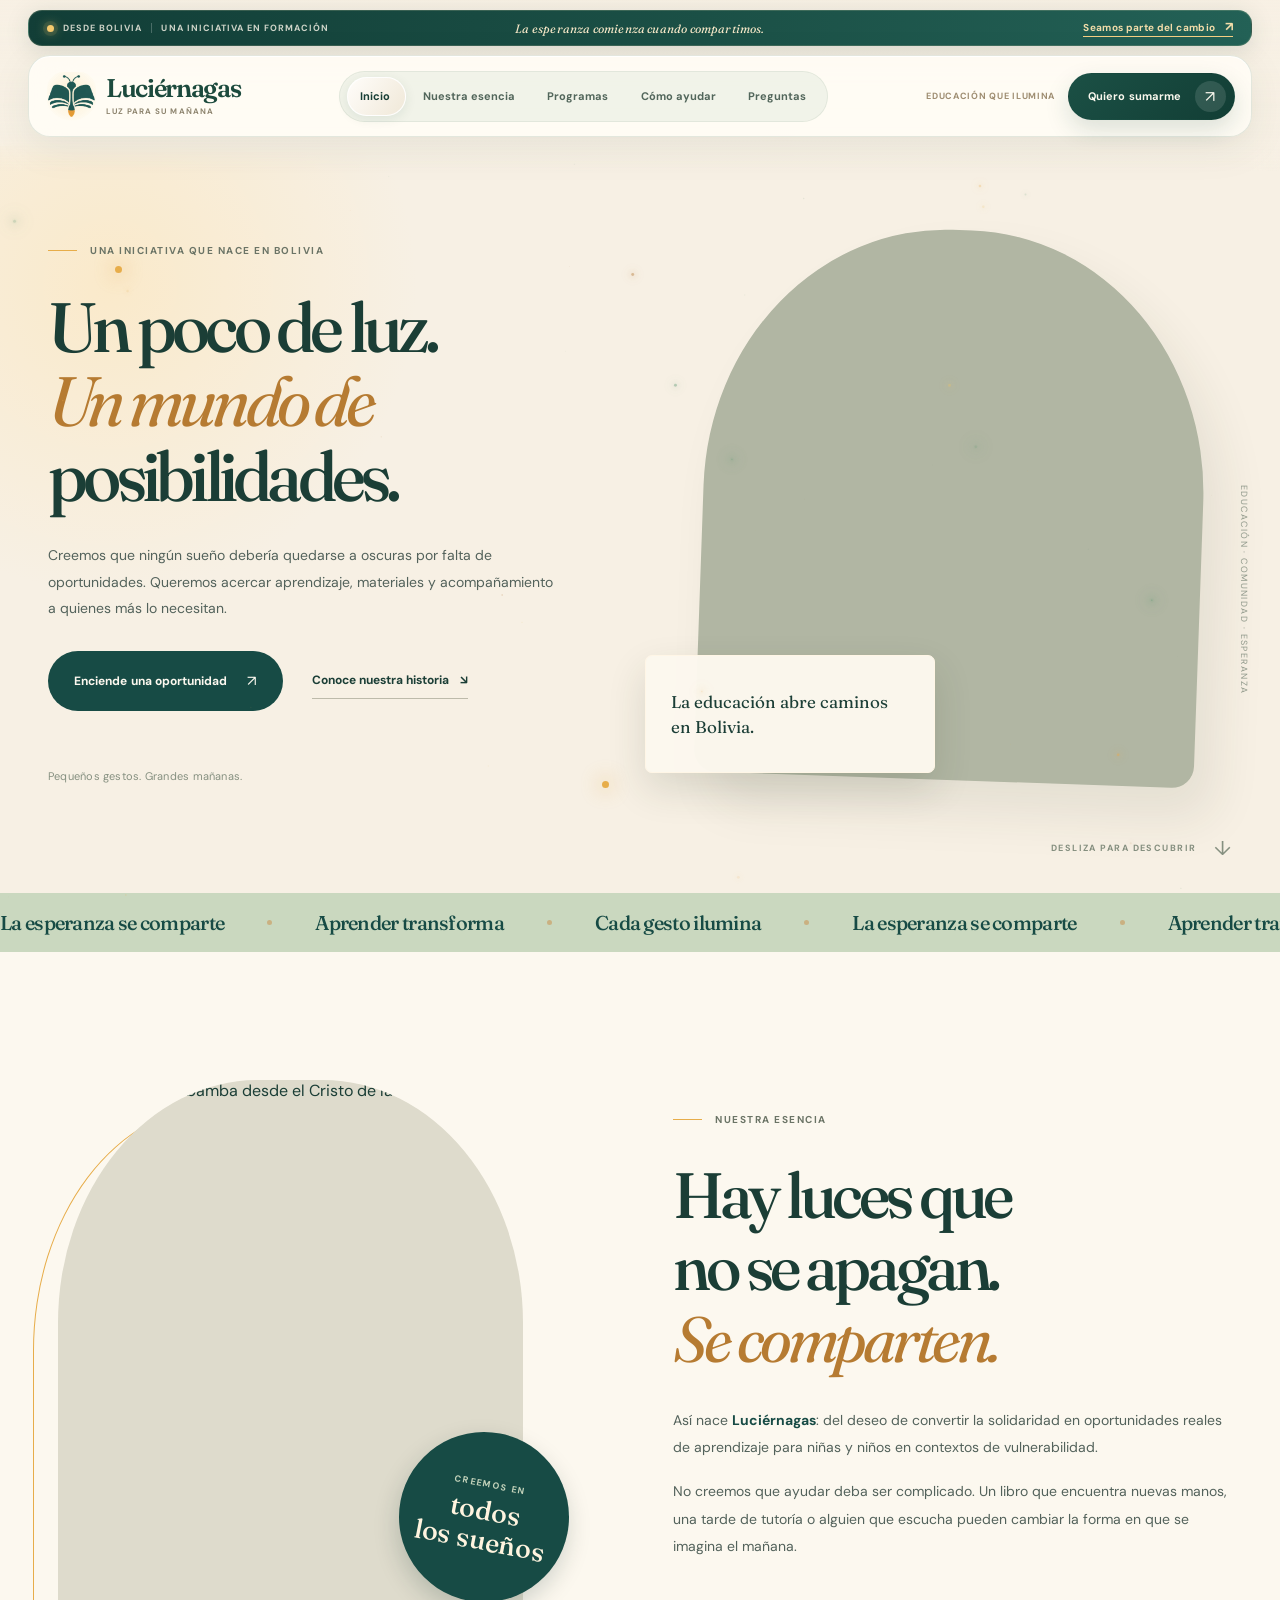
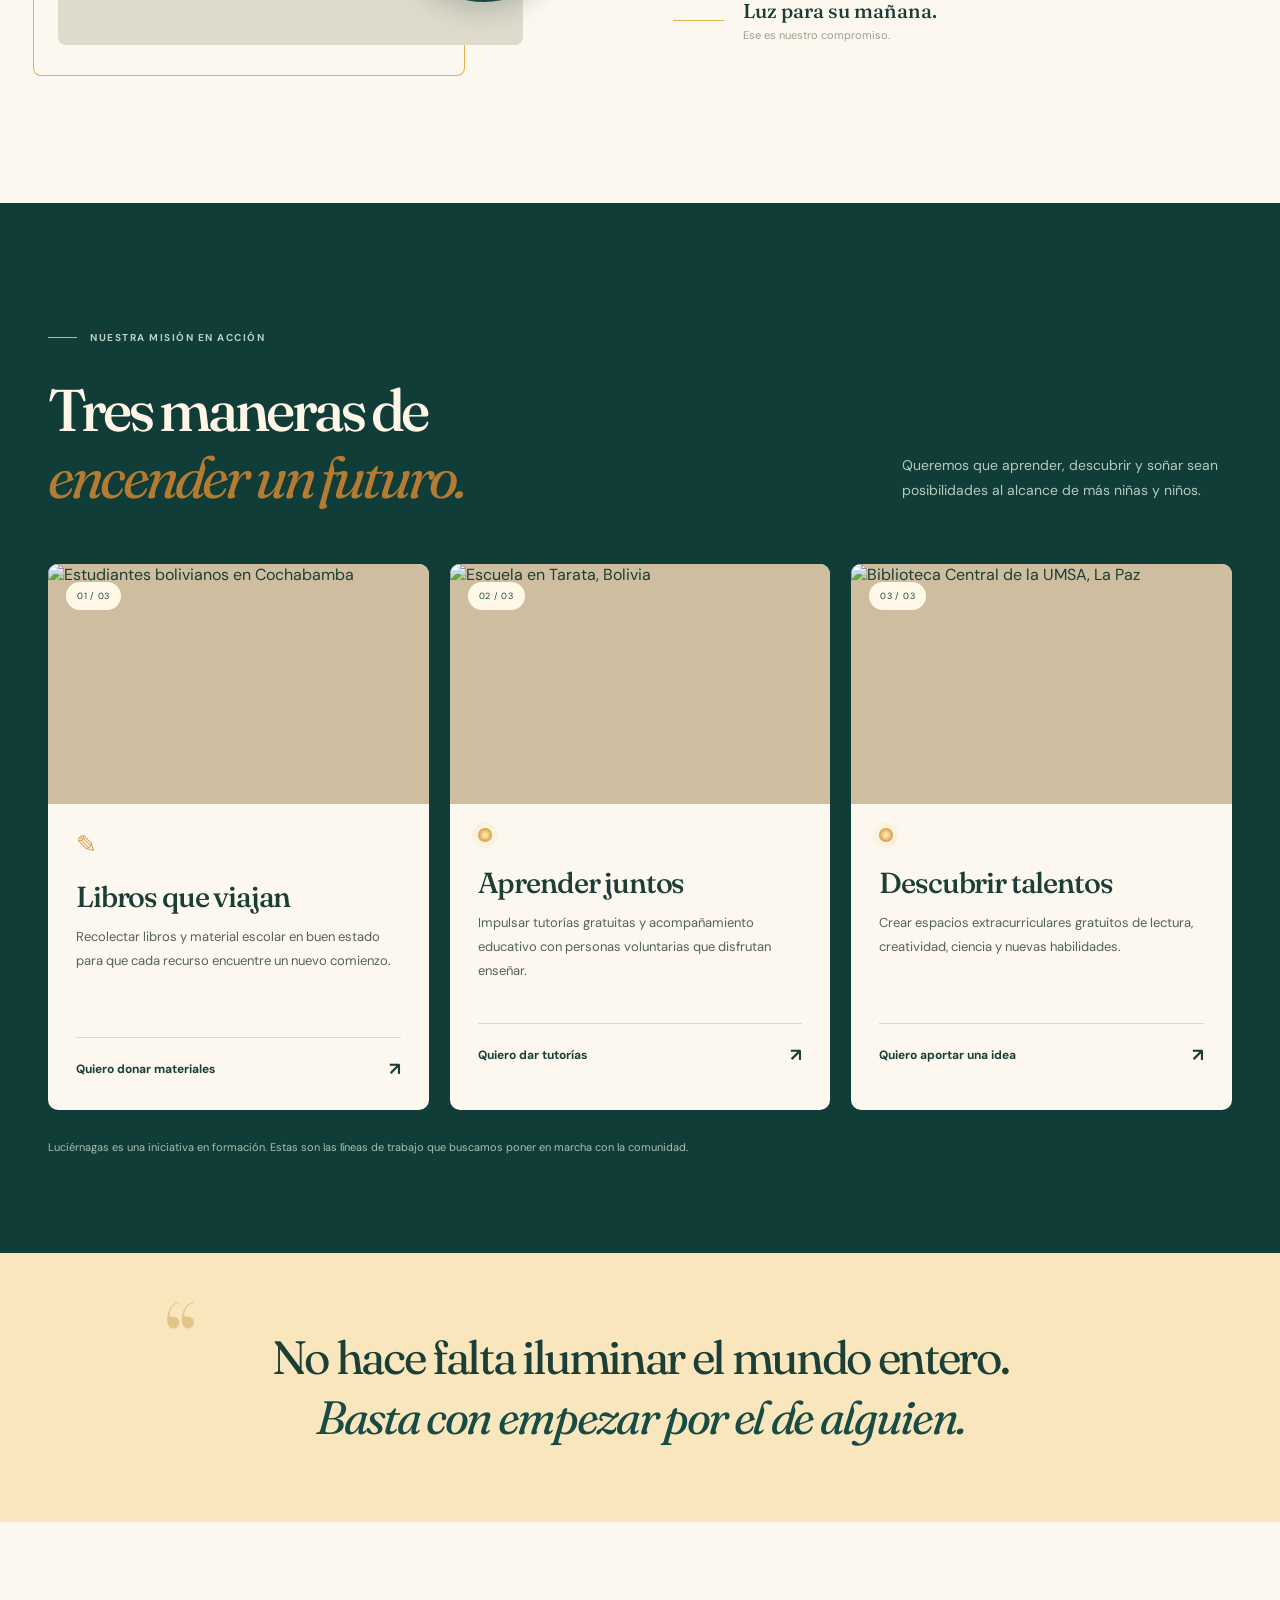
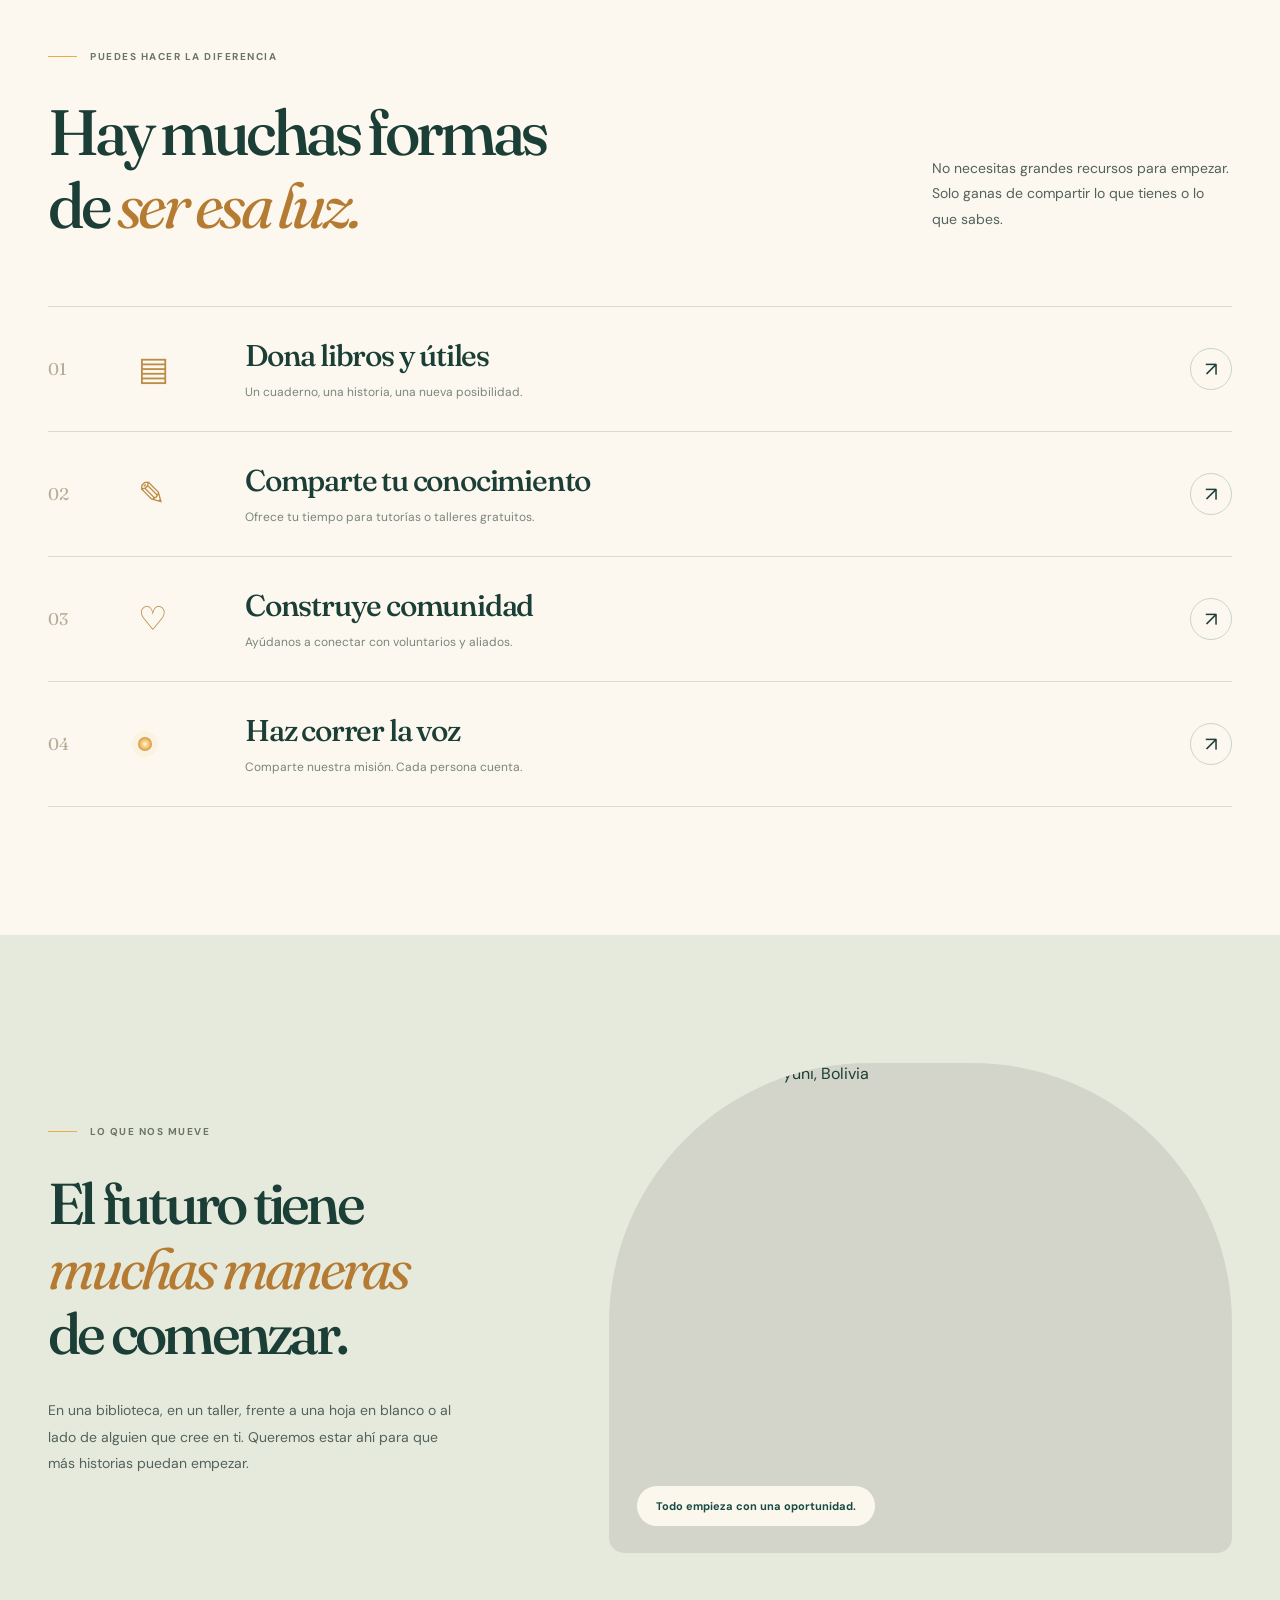
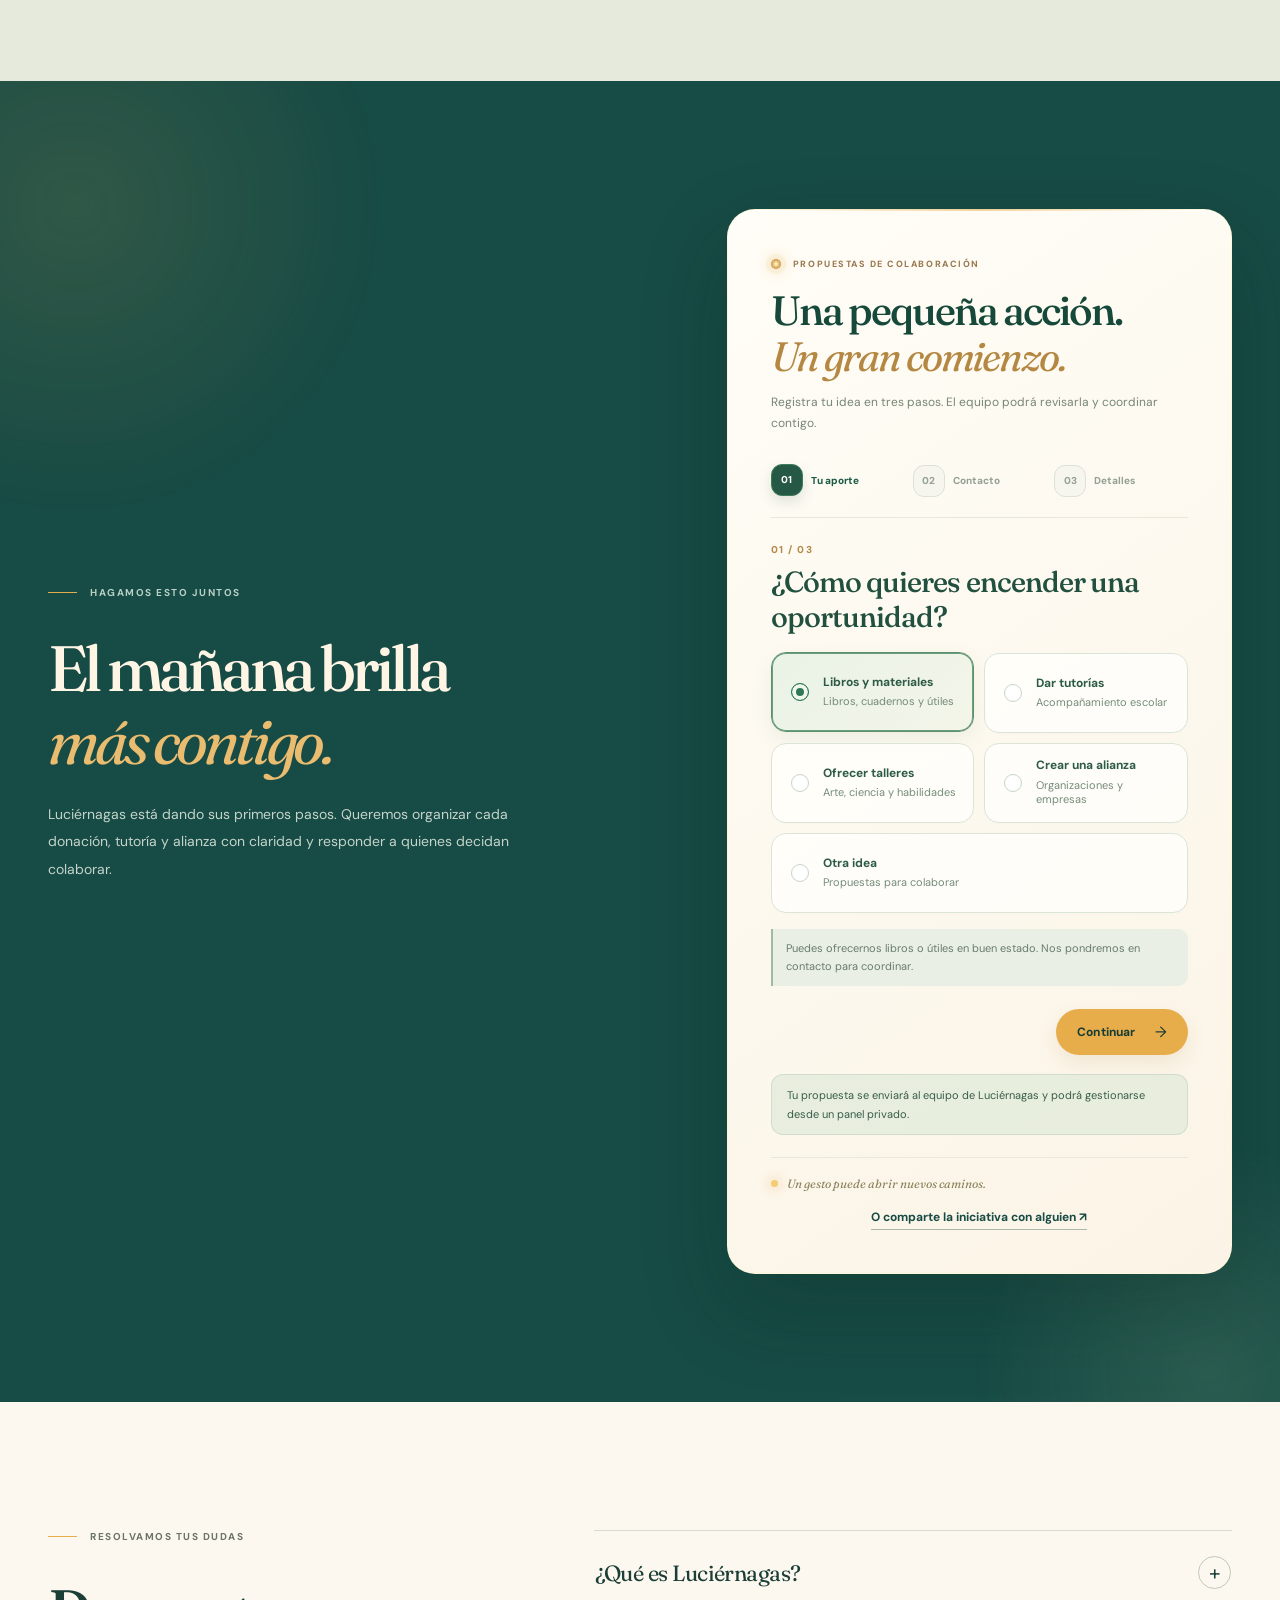
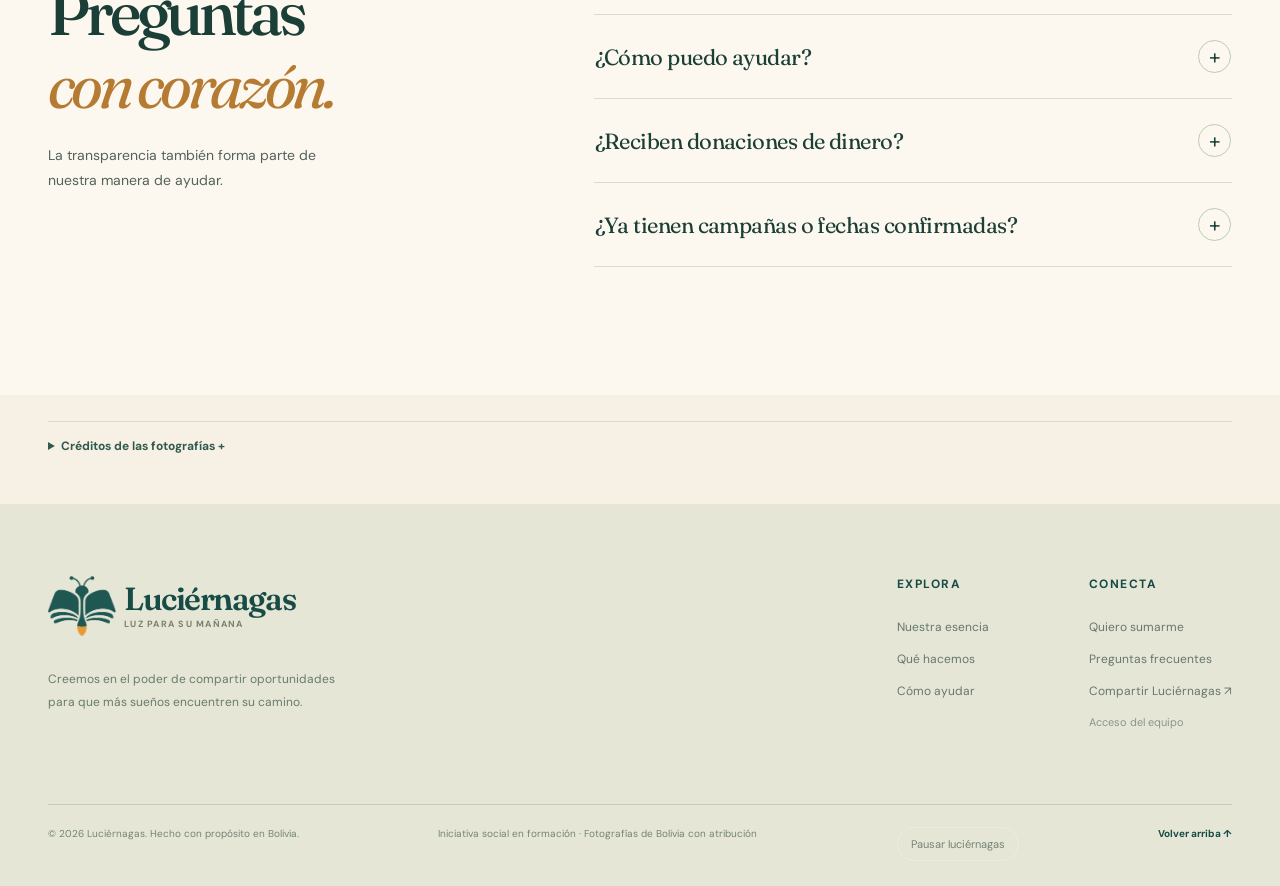
==== commit a877c970: "Renovar formulario de propuestas y administración con alta segura de cuentas" ====
--- a/index.html
+++ b/index.html
@@ -154,43 +154,65 @@
       <div class="container join-grid">
         <div class="join-copy" data-reveal><p class="eyebrow eyebrow-light"><span class="eyebrow-line"></span> Hagamos esto juntos</p><h2 id="join-heading">El mañana brilla<br><em>más contigo.</em></h2><p>Luciérnagas está dando sus primeros pasos. Queremos organizar cada donación, tutoría y alianza con claridad y responder a quienes decidan colaborar.</p></div>
         <div class="join-panel join-panel-intake" data-reveal data-delay="120">
-          <p class="panel-overline">INSCRIPCIONES Y PROPUESTAS</p>
-          <h3>Cuéntanos cómo quieres ayudar.</h3>
-          <p class="intake-intro">Cada libro, taller o propuesta cuenta. Completa estos datos y organizaremos el siguiente paso contigo.</p>
+          <div class="intake-head">
+            <span class="intake-overline"><span aria-hidden="true" class="intake-glow"></span> PROPUESTAS DE COLABORACIÓN</span>
+            <h3>Una pequeña acción.<br><em>Un gran comienzo.</em></h3>
+            <p>Registra tu idea en tres pasos. El equipo podrá revisarla y coordinar contigo.</p>
+          </div>
           <form id="intake-form" class="intake-form" novalidate>
-            <fieldset class="intake-types">
-              <legend>Me interesa participar con…</legend>
-              <div class="intake-options">
-                <label><input type="radio" name="tipo" value="materiales" checked><span><b>Libros y materiales</b><small>Donar útiles o libros</small></span></label>
-                <label><input type="radio" name="tipo" value="tutorias"><span><b>Tutorías</b><small>Apoyo académico</small></span></label>
-                <label><input type="radio" name="tipo" value="talleres"><span><b>Talleres</b><small>Actividades y clases</small></span></label>
-                <label><input type="radio" name="tipo" value="alianzas"><span><b>Alianzas</b><small>Instituciones y grupos</small></span></label>
-                <label><input type="radio" name="tipo" value="otros"><span><b>Otra propuesta</b><small>Ideas para colaborar</small></span></label>
+            <div class="intake-progress" role="list" aria-label="Avance de la propuesta">
+              <span role="listitem" class="intake-progress-item is-current" data-step-marker="1" aria-current="step"><b>01</b><small>Tu aporte</small></span>
+              <span role="listitem" class="intake-progress-item" data-step-marker="2"><b>02</b><small>Contacto</small></span>
+              <span role="listitem" class="intake-progress-item" data-step-marker="3"><b>03</b><small>Detalles</small></span>
+            </div>
+            <section class="intake-step" data-step="1" aria-labelledby="step-1-title">
+              <div class="intake-step-title"><span>01 / 03</span><h4 id="step-1-title" tabindex="-1">¿Cómo quieres encender una oportunidad?</h4></div>
+              <fieldset class="intake-types"><legend class="sr-only">Tipo de colaboración</legend>
+                <div class="intake-options">
+                  <label><input type="radio" name="tipo" value="materiales" checked><span><b>Libros y materiales</b><small>Libros, cuadernos y útiles</small></span></label>
+                  <label><input type="radio" name="tipo" value="tutorias"><span><b>Dar tutorías</b><small>Acompañamiento escolar</small></span></label>
+                  <label><input type="radio" name="tipo" value="talleres"><span><b>Ofrecer talleres</b><small>Arte, ciencia y habilidades</small></span></label>
+                  <label><input type="radio" name="tipo" value="alianzas"><span><b>Crear una alianza</b><small>Organizaciones y empresas</small></span></label>
+                  <label><input type="radio" name="tipo" value="otros"><span><b>Otra idea</b><small>Propuestas para colaborar</small></span></label>
+                </div>
+              </fieldset>
+              <p class="intake-helper" id="intake-type-help">Puedes ofrecernos libros o útiles en buen estado. Nos pondremos en contacto para coordinar.</p>
+              <div class="intake-actions"><button class="intake-next button button-gold" id="intake-next-1" type="button">Continuar <span aria-hidden="true">→</span></button></div>
+            </section>
+            <section class="intake-step" data-step="2" aria-labelledby="step-2-title" hidden>
+              <div class="intake-step-title"><span>02 / 03</span><h4 id="step-2-title" tabindex="-1">¿Con quién podemos coordinar?</h4><p>Solo solicitamos la información necesaria para responderte.</p></div>
+              <div class="intake-fields">
+                <label class="intake-field intake-wide" for="intake-name">Nombre completo <span aria-hidden="true">*</span>
+                  <input id="intake-name" name="nombre" type="text" autocomplete="name" minlength="3" maxlength="90" placeholder="Tu nombre y apellido" required>
+                </label>
+                <label class="intake-field" for="intake-email">Correo electrónico
+                  <input id="intake-email" name="correo" type="email" autocomplete="email" maxlength="254" placeholder="tu@correo.com">
+                </label>
+                <label class="intake-field" for="intake-phone">WhatsApp o teléfono
+                  <input id="intake-phone" name="telefono" type="tel" autocomplete="tel" maxlength="25" placeholder="+591 ...">
+                </label>
+                <label class="intake-field intake-wide" for="intake-city">Ciudad o municipio <span aria-hidden="true">*</span>
+                  <input id="intake-city" name="ciudad" type="text" autocomplete="address-level2" maxlength="100" placeholder="Ej.: Cochabamba" required>
+                </label>
               </div>
-            </fieldset>
-            <div class="intake-fields">
-              <label class="intake-field intake-wide" for="intake-name">Nombre completo <span aria-hidden="true">*</span>
-                <input id="intake-name" name="nombre" type="text" autocomplete="name" minlength="3" maxlength="90" placeholder="Tu nombre y apellido" required>
+              <p class="intake-helper">Necesitamos al menos un medio de contacto: correo o teléfono.</p>
+              <div class="intake-actions"><button class="intake-back" type="button" data-back-step="1">← Volver</button><button class="intake-next button button-gold" id="intake-next-2" type="button">Continuar <span aria-hidden="true">→</span></button></div>
+            </section>
+            <section class="intake-step" data-step="3" aria-labelledby="step-3-title" hidden>
+              <div class="intake-step-title"><span>03 / 03</span><h4 id="step-3-title" tabindex="-1">Cuéntanos un poco más de tu propuesta.</h4></div>
+              <div class="intake-selection-summary" id="intake-summary" aria-live="polite">Libros y materiales · Bolivia</div>
+              <label class="intake-field intake-wide" for="intake-details">Tu propuesta <span aria-hidden="true">*</span>
+                <textarea id="intake-details" name="descripcion" rows="5" minlength="12" maxlength="1600" placeholder="¿Qué materiales te gustaría donar y en qué cantidad?" required></textarea>
               </label>
-              <label class="intake-field" for="intake-email">Correo electrónico
-                <input id="intake-email" name="correo" type="email" autocomplete="email" maxlength="254" placeholder="tu@correo.com">
-              </label>
-              <label class="intake-field" for="intake-phone">WhatsApp o teléfono
-                <input id="intake-phone" name="telefono" type="tel" autocomplete="tel" maxlength="25" placeholder="+591 ...">
-              </label>
-              <label class="intake-field intake-wide" for="intake-city">Ciudad o municipio
-                <input id="intake-city" name="ciudad" type="text" autocomplete="address-level2" maxlength="100" placeholder="Ej.: Cochabamba" required>
-              </label>
-              <label class="intake-field intake-wide" for="intake-details">¿Cómo te gustaría colaborar? <span aria-hidden="true">*</span>
-                <textarea id="intake-details" name="descripcion" rows="4" minlength="12" maxlength="1600" placeholder="Ej.: Tengo 20 libros de primaria en buen estado; puedo coordinarlos en Cochabamba." required></textarea>
-              </label>
-            </div>
-            <div class="intake-trap" aria-hidden="true"><label for="intake-website">Deja este campo vacío</label><input type="text" id="intake-website" name="sitio_web" tabindex="-1" autocomplete="off"></div>
-            <label class="intake-consent"><input type="checkbox" name="autorizacion" required><span>Autorizo a Luciérnagas a utilizar mis datos solo para responder y coordinar esta propuesta. Si soy menor de edad, cuento con la autorización de una persona responsable.</span></label>
-            <p class="intake-privacy">Indica un correo o un teléfono para poder responder. No incluyas datos personales de niñas o niños ni envíes dinero por este formulario.</p>
-            <button class="button button-gold button-full intake-submit" type="submit" id="intake-submit">Preparar propuesta <span aria-hidden="true">↗</span></button>
-            <p id="intake-status" class="intake-status" role="status" aria-live="polite">La recepción digital está en preparación. Por ahora podrás copiar tu propuesta; no se enviará automáticamente.</p>
+              <div class="intake-length"><span>Describe lo que ofreces y cuándo podríamos coordinar.</span><span id="intake-count">0 / 1600</span></div>
+              <div class="intake-trap" aria-hidden="true"><label for="intake-website">Deja este campo vacío</label><input type="text" id="intake-website" name="sitio_web" tabindex="-1" autocomplete="off"></div>
+              <label class="intake-consent"><input type="checkbox" name="autorizacion" required><span>Autorizo a Luciérnagas a usar mis datos únicamente para responder y coordinar mi propuesta. Si soy menor de edad, cuento con la autorización de una persona responsable.</span></label>
+              <p class="intake-privacy">No incluyas información de niñas o niños ni datos sensibles. No solicitamos transferencias ni pagos.</p>
+              <div class="intake-actions"><button class="intake-back" type="button" data-back-step="2">← Volver</button><button class="button button-gold intake-submit" type="submit" id="intake-submit">Enviar mi propuesta <span aria-hidden="true">↗</span></button></div>
+            </section>
+            <p id="intake-status" class="intake-status" role="status" aria-live="polite">Tu propuesta se registra de manera segura para que podamos responderte.</p>
           </form>
+          <div class="intake-footer"><span class="intake-footer-glow" aria-hidden="true"></span><span>Un gesto puede abrir nuevos caminos.</span></div>
           <button type="button" class="share-button" id="share-project">O comparte la iniciativa con alguien <span aria-hidden="true">↗</span></button>
         </div>
       </div>
--- a/css/gestion.css
+++ b/css/gestion.css
@@ -35,3 +35,79 @@
 .footer .admin-entry:hover{opacity:1}
 @media(max-width:600px){.intake-options{grid-template-columns:1fr 1fr}.intake-fields{grid-template-columns:1fr}.intake-field{grid-column:1/-1}.intake-options span{min-height:76px}.join-panel-intake{padding-inline:20px}}
 @media(max-width:380px){.intake-options{grid-template-columns:1fr}.intake-options label:last-child{grid-column:auto}}
+
+
+/* Rediseño editorial del registro de colaboraciones · versión 2 */
+.join-panel-intake{position:relative;max-width:680px;isolation:isolate;padding:clamp(22px,3.6vw,43px);border-radius:28px;background:linear-gradient(145deg,#fffdf7,#fbf4e6);border:1px solid rgba(252,245,217,.9);box-shadow:0 34px 85px rgba(8,33,25,.22),inset 0 1px rgba(255,255,255,.9)}
+.join-panel-intake::before{content:"";position:absolute;top:-1px;left:38px;right:38px;height:2px;background:linear-gradient(90deg,transparent,#eac17a,transparent);opacity:.7}
+.join-panel-intake .intake-head{position:relative;margin-bottom:25px}
+.join-panel-intake .intake-overline{display:inline-flex;align-items:center;gap:12px;font-size:9px;letter-spacing:.17em;font-weight:800;color:#9a7950}
+.intake-glow{height:10px;width:10px;display:inline-block;border-radius:50%;background:radial-gradient(circle,#fff0af 10%,#c58b45 75%);box-shadow:0 0 0 5px rgba(236,199,129,.15),0 0 16px #eabf77}
+.join-panel-intake .intake-head h3{font:500 clamp(30px,3.2vw,42px)/1.14 var(--serif);letter-spacing:-.052em;margin:13px 0 12px;color:#17493a}
+.join-panel-intake .intake-head h3 em{font-weight:400;color:#b48843}
+.join-panel-intake .intake-head p{margin:0;color:#758675;line-height:1.7;font-size:12px}
+.intake-form{display:block}
+.intake-progress{display:grid;grid-template-columns:repeat(3,minmax(0,1fr));gap:8px;padding:7px 0 20px;margin:0 0 19px;border-bottom:1px solid #e7e8d9}
+.intake-progress-item{display:flex;align-items:center;gap:8px;color:#94a194;min-width:0;transition:color .3s}
+.intake-progress-item b{width:32px;height:32px;flex:0 0 32px;display:grid;place-items:center;border:1px solid #dce2d7;border-radius:11px;background:#f7f6ee;font-size:10px;font-weight:800;transition:color .3s,background .3s,border .3s,transform .3s}
+.intake-progress-item small{font-size:10px;font-weight:800;white-space:nowrap;overflow:hidden;text-overflow:ellipsis}
+.intake-progress-item.is-current{color:#1a5b44}
+.intake-progress-item.is-current b{border-color:#3f7b5c;background:#265846;color:#fff;box-shadow:0 6px 14px #23534024;transform:translateY(-1px)}
+.intake-progress-item.is-completed{color:#668973}
+.intake-progress-item.is-completed b{background:#e5eee3;color:#236249;border-color:#bcd5bf}
+.intake-step[hidden]{display:none!important}
+.intake-step{min-height:270px;animation:intake-appear .38s cubic-bezier(.25,.8,.16,1) both}
+@keyframes intake-appear{from{opacity:0;transform:translateY(9px)}to{opacity:1;transform:translateY(0)}}
+.intake-step-title{margin-bottom:18px}
+.intake-step-title>span{font-size:10px;font-weight:800;letter-spacing:.15em;color:#b48a4a}
+.intake-step-title h4{font:500 clamp(23px,2.3vw,29px)/1.22 var(--serif);letter-spacing:-.033em;margin:6px 0 3px;color:#21503f;outline:0}
+.intake-step-title p{margin:5px 0 0;color:#728376;font-size:12px;line-height:1.7}
+.intake-types{margin:0}
+.intake-options{gap:10px}
+.intake-options label:last-child{grid-column:1/-1}
+.intake-options span{position:relative;min-height:80px;padding:14px 17px 14px 51px;border-radius:15px;background:rgba(255,255,253,.74);border-color:#dae4d9;box-shadow:0 1px 2px rgba(35,80,52,.015);transition:background .25s,border .25s,transform .25s,box-shadow .25s}
+.intake-options span::before{content:"";position:absolute;top:calc(50% - 9px);left:19px;width:18px;height:18px;border:1px solid #c6d5c8;border-radius:50%;background:#fff;box-shadow:inset 0 0 0 4px #fff}
+.intake-options label:hover span{transform:translateY(-2px);border-color:#90b49c;box-shadow:0 8px 20px #2e674711}
+.intake-options input:checked+span{background:linear-gradient(135deg,#e9f3e6,#f4f5e9);border-color:#5d8e6d;box-shadow:inset 0 0 0 1px #69a07b,0 7px 20px #2e674713}
+.intake-options input:checked+span::before{border-color:#2f7855;background:#2f7855;box-shadow:inset 0 0 0 4px #f0f8ed}
+.intake-options b{font-size:12px;color:#2d5b45}
+.intake-options small{font-size:11px;color:#758b79}
+.intake-helper{font-size:11px;color:#697d6b;line-height:1.7;background:#e9efe4;border-left:2px solid #a1bba1;border-radius:0 10px 10px 0;padding:10px 13px;margin:16px 0 0}
+.intake-actions{display:flex;align-items:center;justify-content:space-between;gap:12px;margin-top:23px}
+.intake-actions .intake-next{min-height:45px;padding:12px 20px;font-size:12px;border-radius:999px;margin-left:auto;box-shadow:0 8px 20px rgba(172,123,52,.13)}
+.intake-actions .intake-submit{width:auto;min-height:48px;padding:13px 20px;margin-left:auto;border-radius:100px;font-size:12px;box-shadow:0 12px 24px rgba(153,112,49,.13)}
+.intake-actions .intake-back{display:inline-flex;align-items:center;gap:6px;background:transparent;border:0;color:#577a62;font-size:11px;font-weight:800;min-height:40px;padding:9px}
+.intake-actions .intake-back:hover{color:#214e3d}
+.intake-step .intake-fields{gap:15px}
+.intake-step .intake-field{font-size:11px;gap:7px}
+.intake-step .intake-field input,.intake-step .intake-field textarea{border-radius:12px;background:#fffefa;border-color:#dce5d9;min-height:49px}
+.intake-step .intake-field textarea{min-height:152px}
+.intake-selection-summary{background:#ecf2e8;border-radius:11px;padding:10px 13px;font-weight:700;font-size:11px;color:#37694b;margin:0 0 17px}
+.intake-length{display:flex;gap:14px;align-items:center;justify-content:space-between;margin:7px 0 19px;color:#8b988a;font-size:10px}
+.intake-length span:last-child{font-variant-numeric:tabular-nums;white-space:nowrap}
+.intake-consent{border-top:1px solid #e2e9dc;padding-top:16px}
+.intake-privacy{margin-top:10px}
+.intake-form .intake-status{margin-top:19px;font-size:11px;line-height:1.7;padding:11px 15px;border-radius:12px}
+.intake-footer{border-top:1px solid #e8e8dc;padding-top:18px;margin-top:22px;display:flex;align-items:center;gap:9px;font:italic 12px var(--serif);color:#8c845d}
+.intake-footer-glow{height:7px;width:7px;border-radius:50%;background:#f5cb73;box-shadow:0 0 13px #e8aa5d}
+.join-panel-intake .share-button{margin-top:18px}
+@media(max-width:600px){
+ .join-panel-intake{padding:24px 19px;border-radius:21px}
+ .intake-options{grid-template-columns:1fr 1fr}
+ .intake-options span{padding:13px 11px 13px 42px;min-height:88px}
+ .intake-options span::before{left:14px}
+ .intake-options b{font-size:11px}
+ .intake-options small{font-size:10px}
+ .intake-progress-item{gap:5px}
+ .intake-progress-item b{width:28px;height:28px;flex-basis:28px}
+ .intake-progress-item small{font-size:9px}
+ .intake-step{min-height:260px}
+}
+@media(max-width:390px){
+ .intake-options{grid-template-columns:1fr}
+ .intake-options label:last-child{grid-column:auto}
+ .intake-options span{min-height:66px}
+ .intake-actions .intake-submit{font-size:11px;padding-inline:15px}
+ .intake-progress-item small{display:none}
+}
+@media(prefers-reduced-motion:reduce){.intake-step{animation:none}.intake-options span{transition:none}}
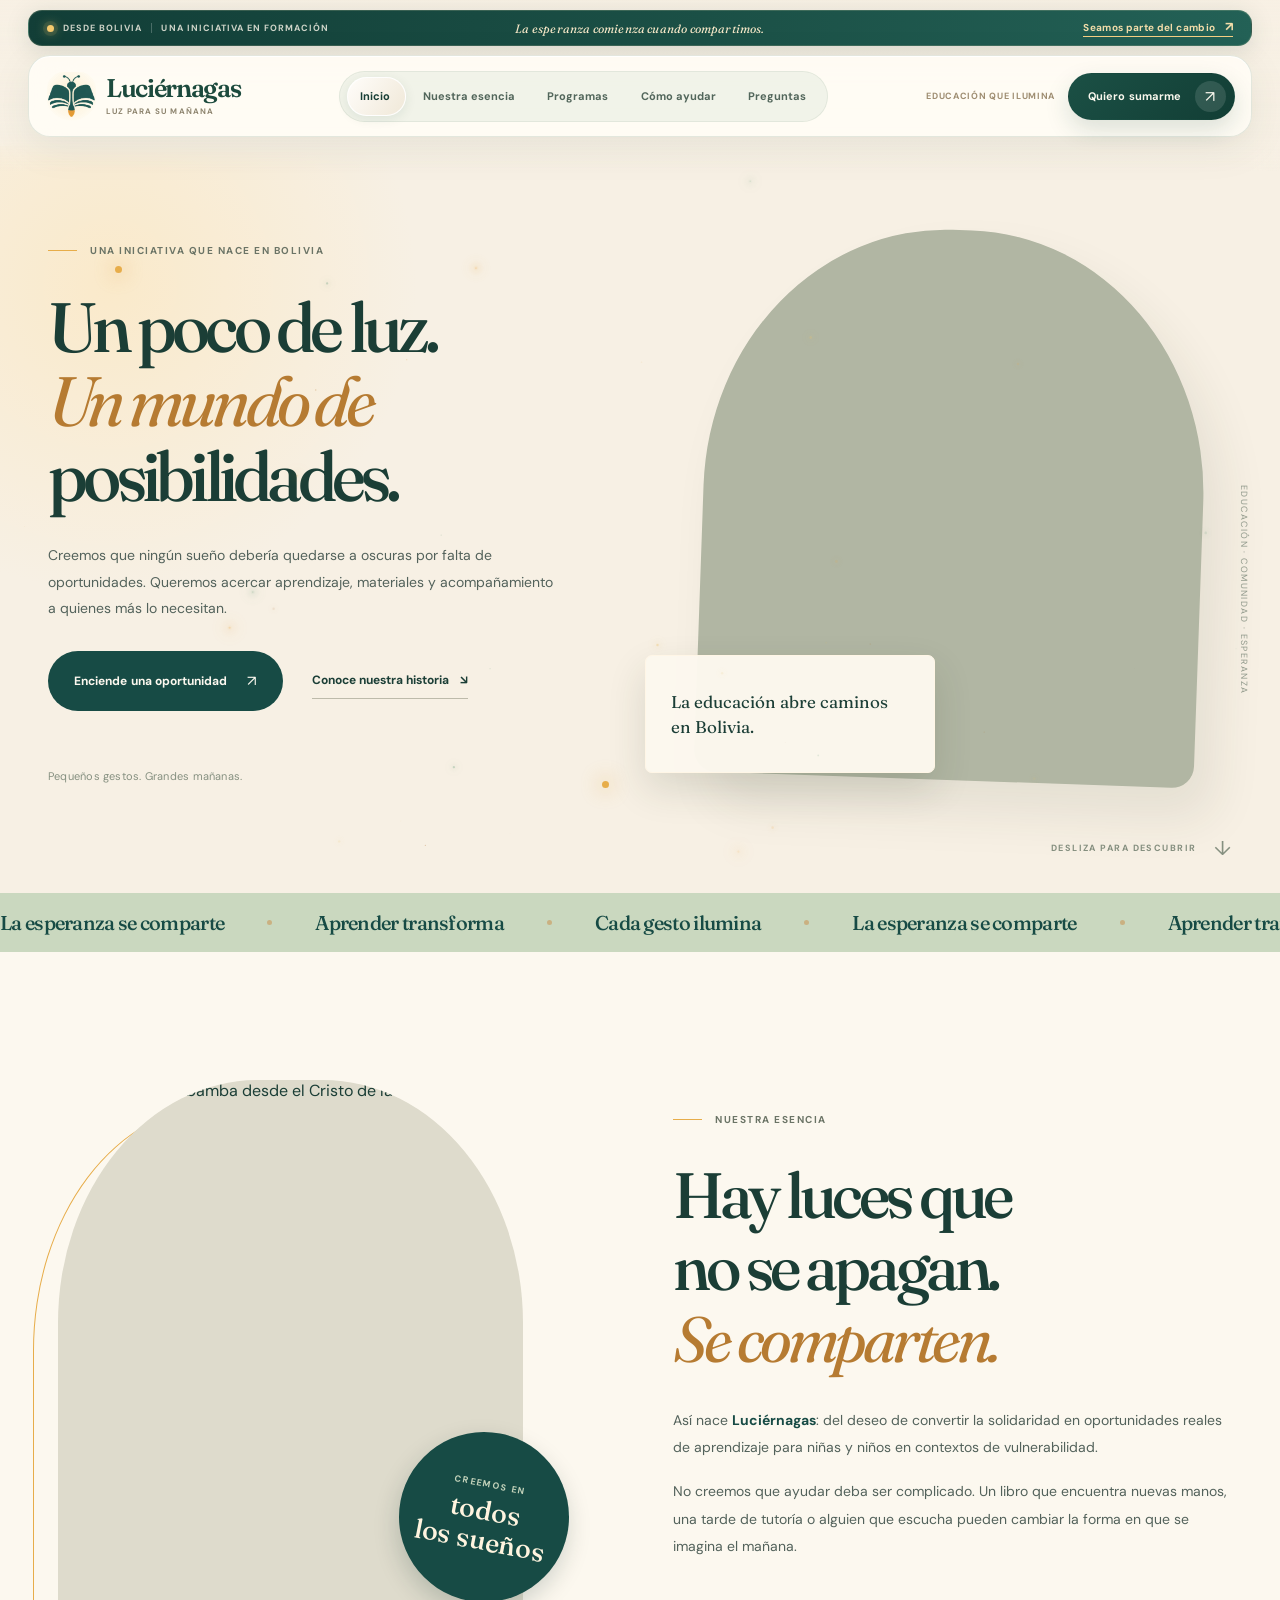
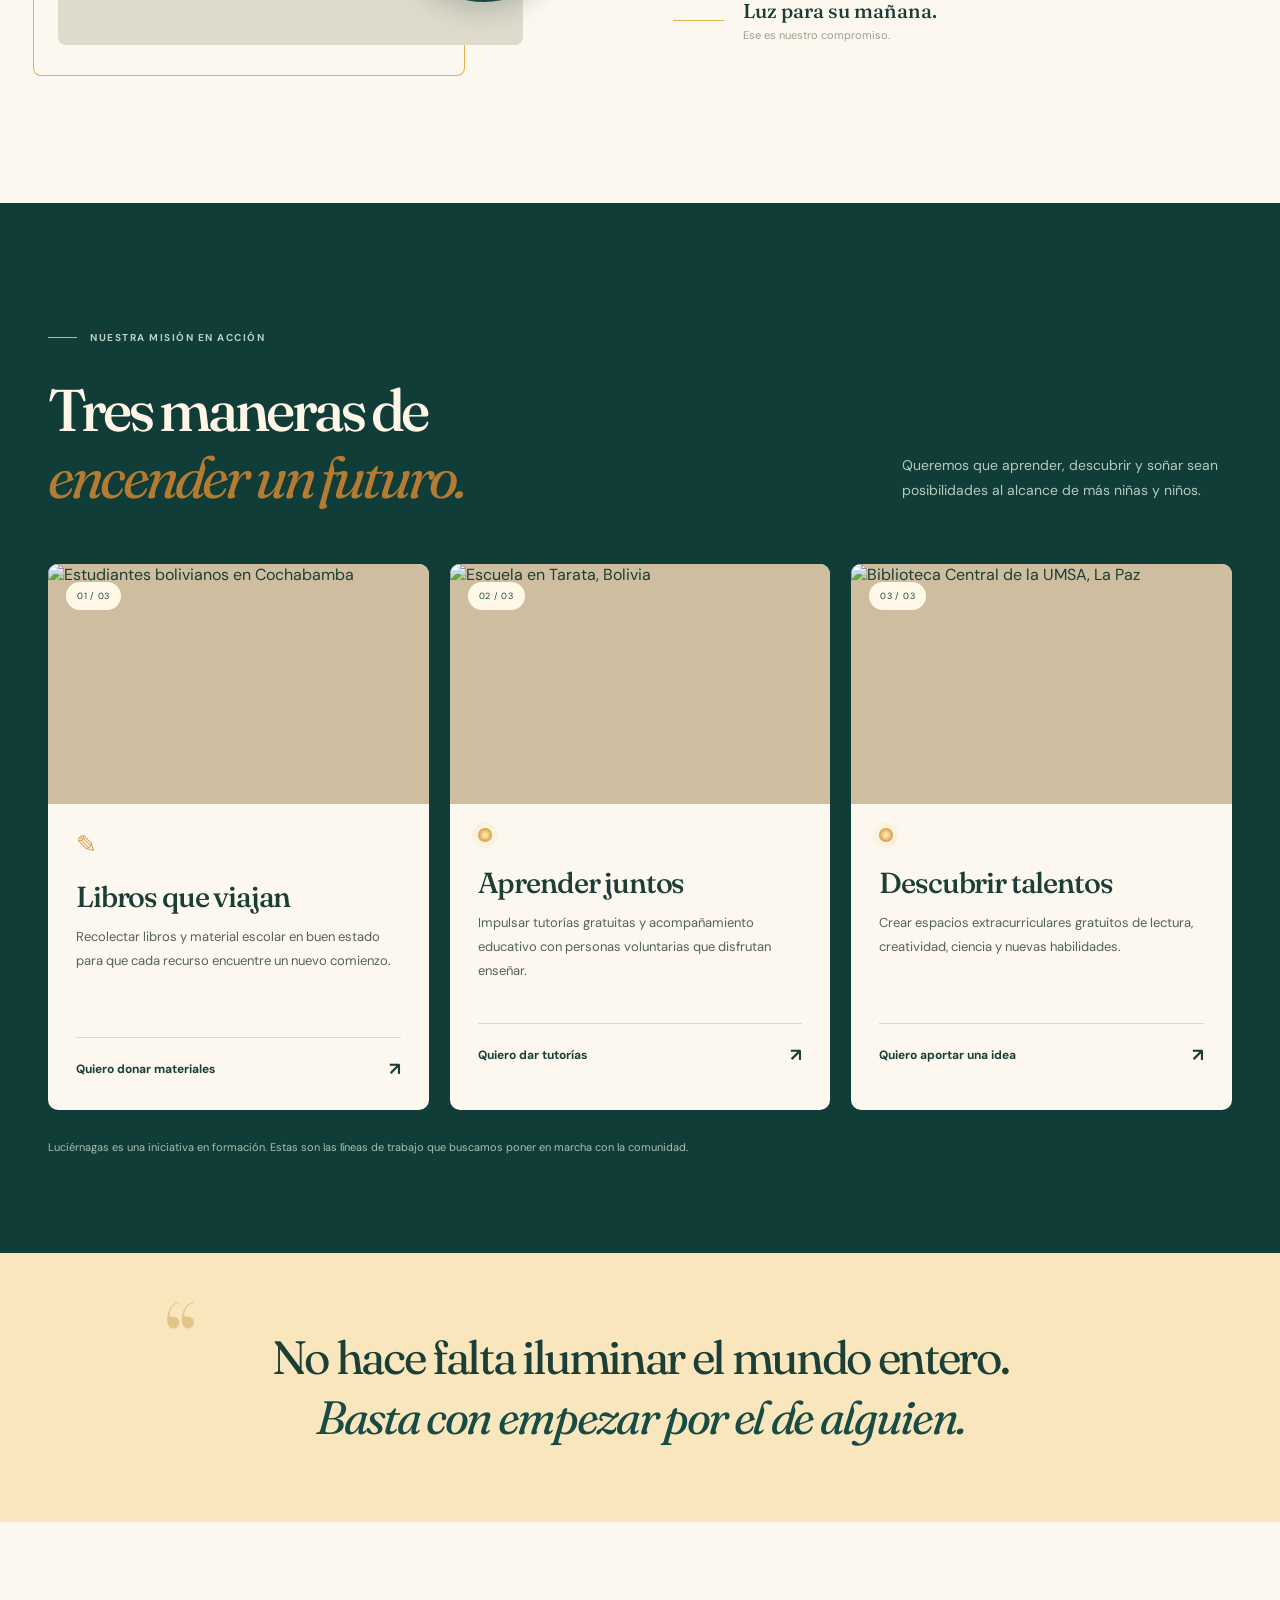
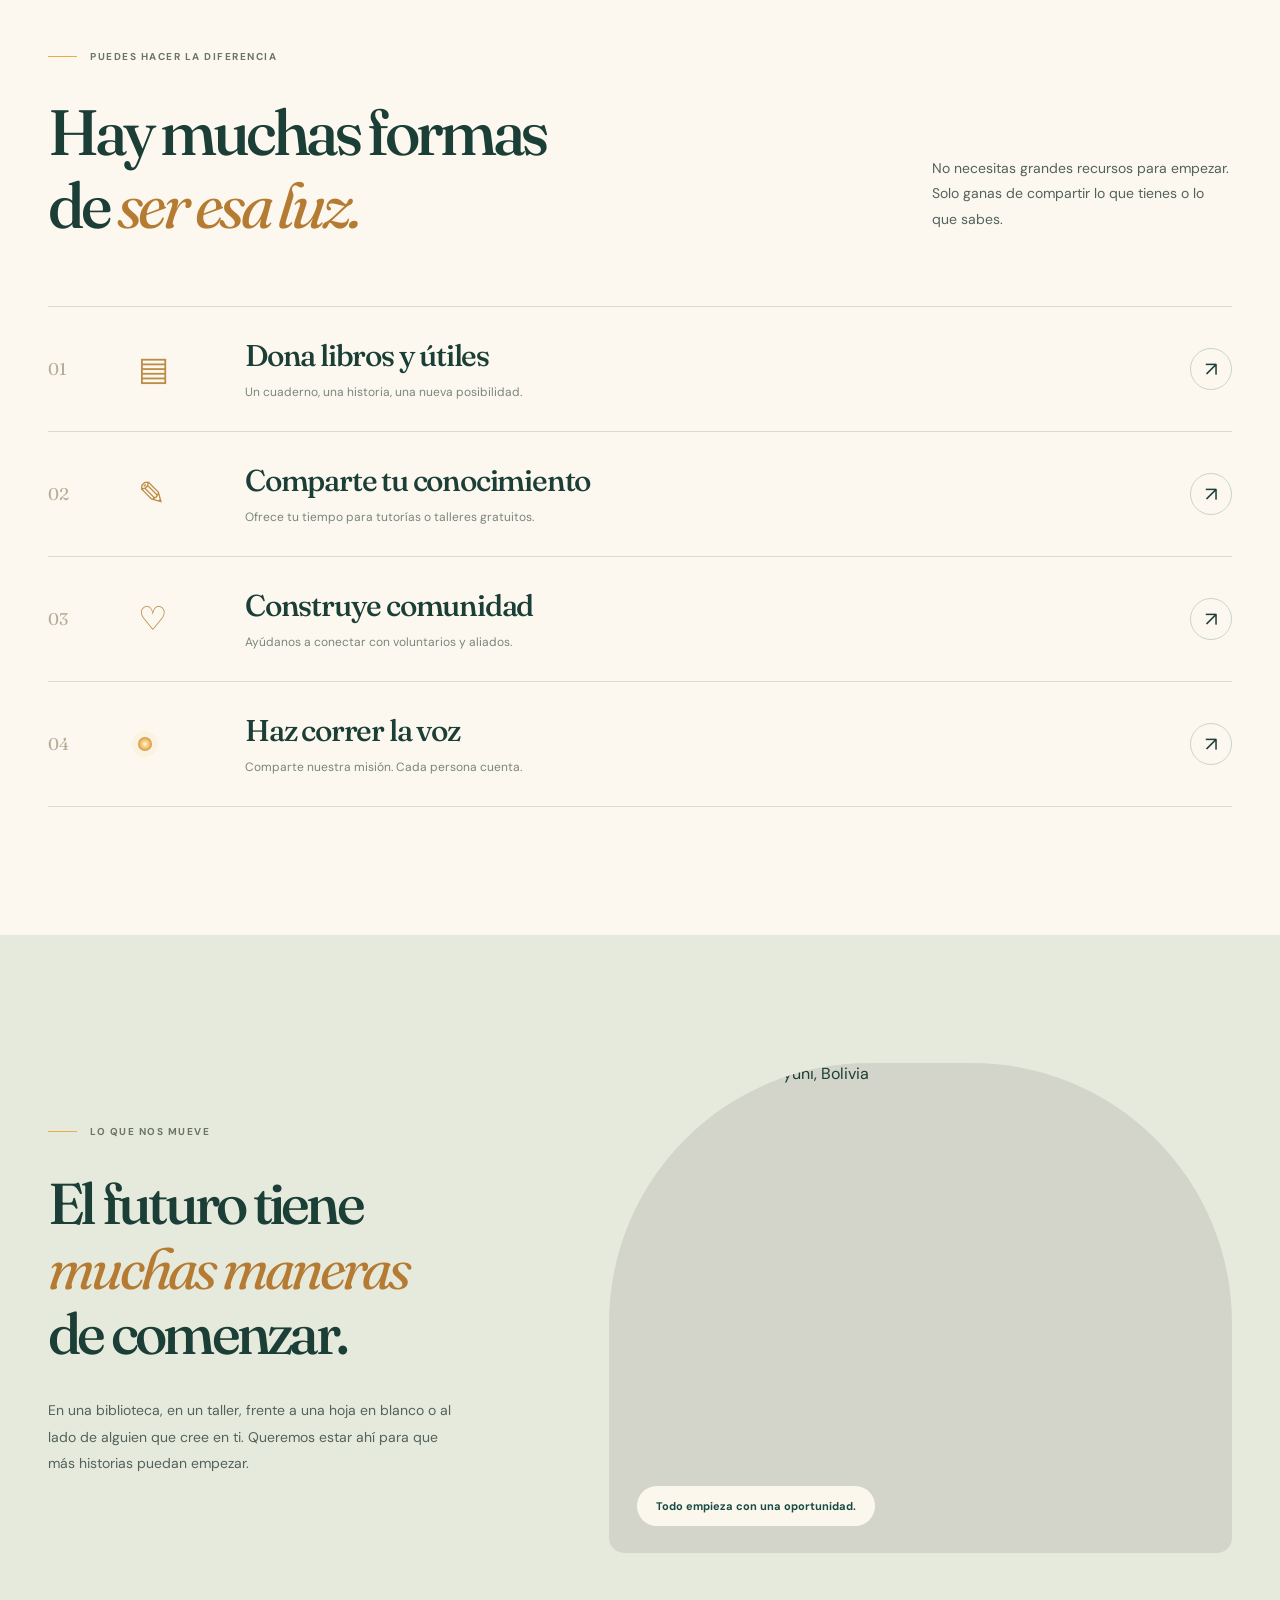
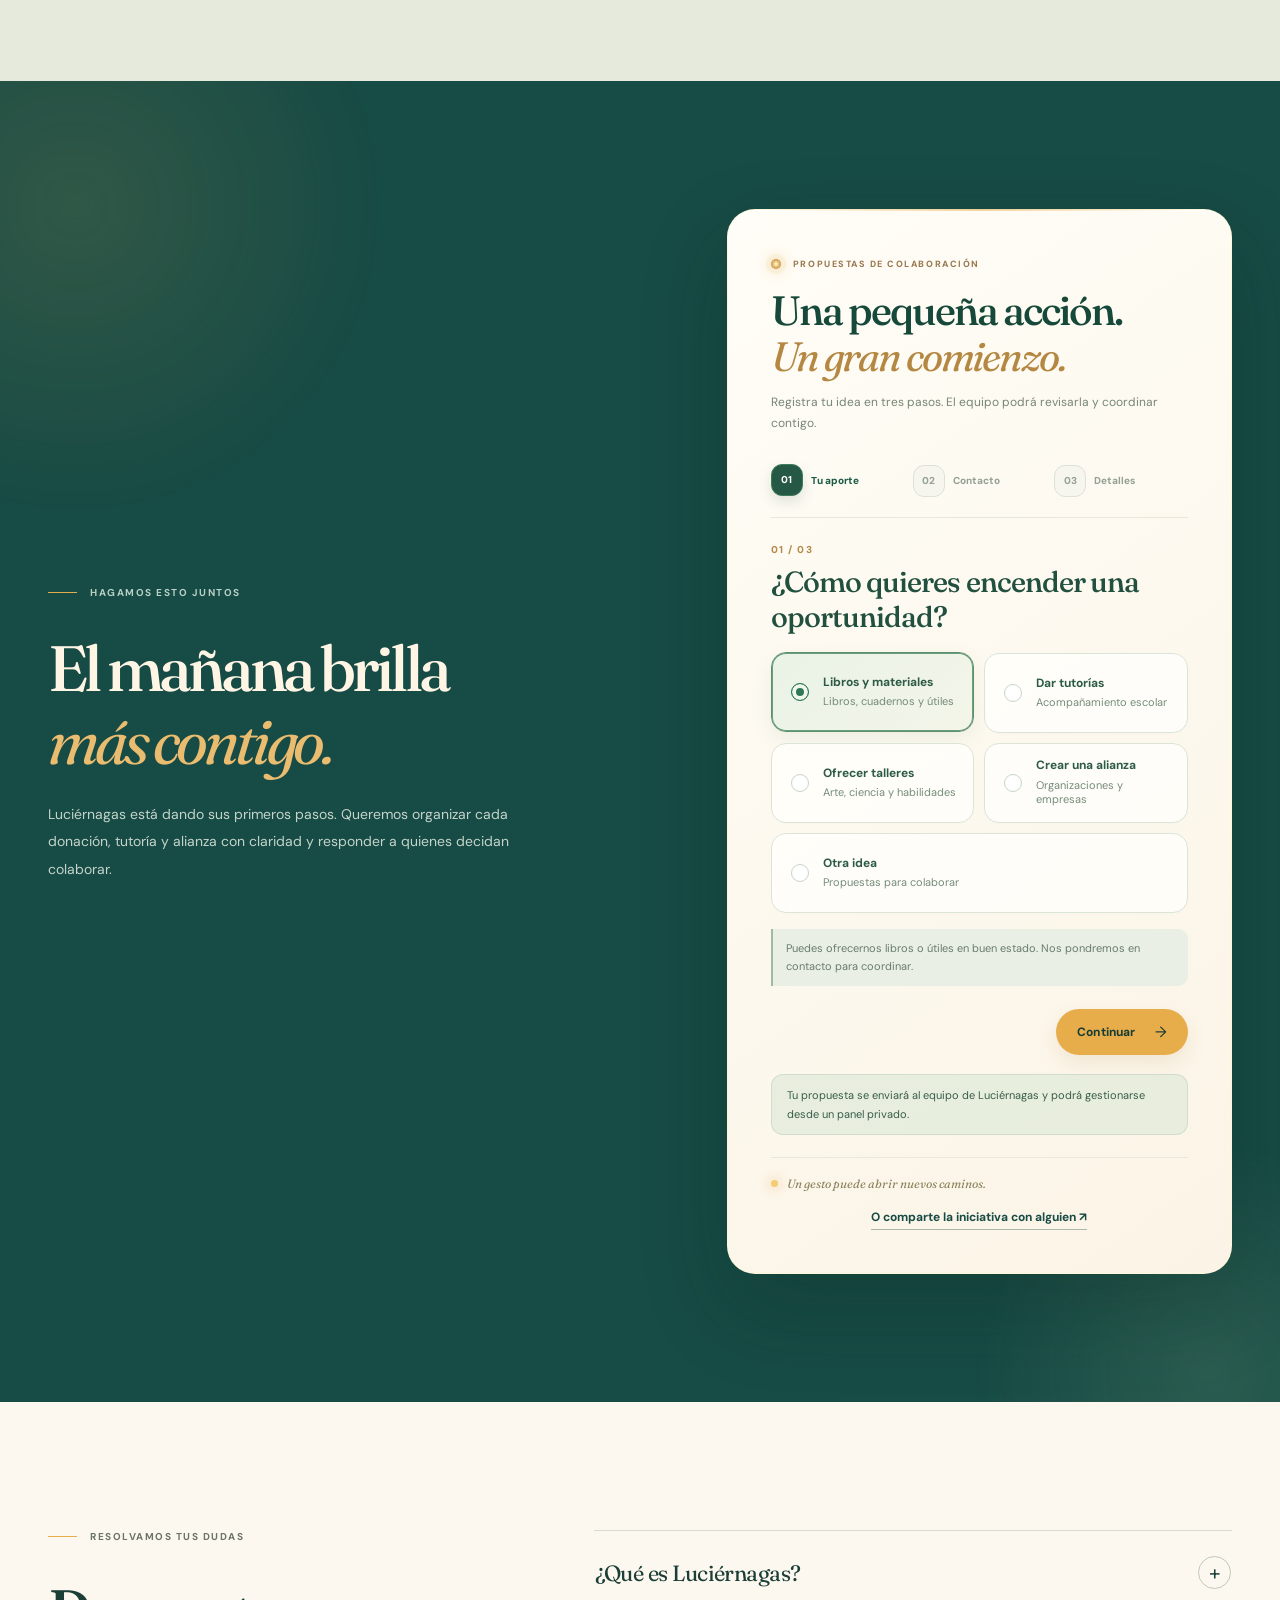
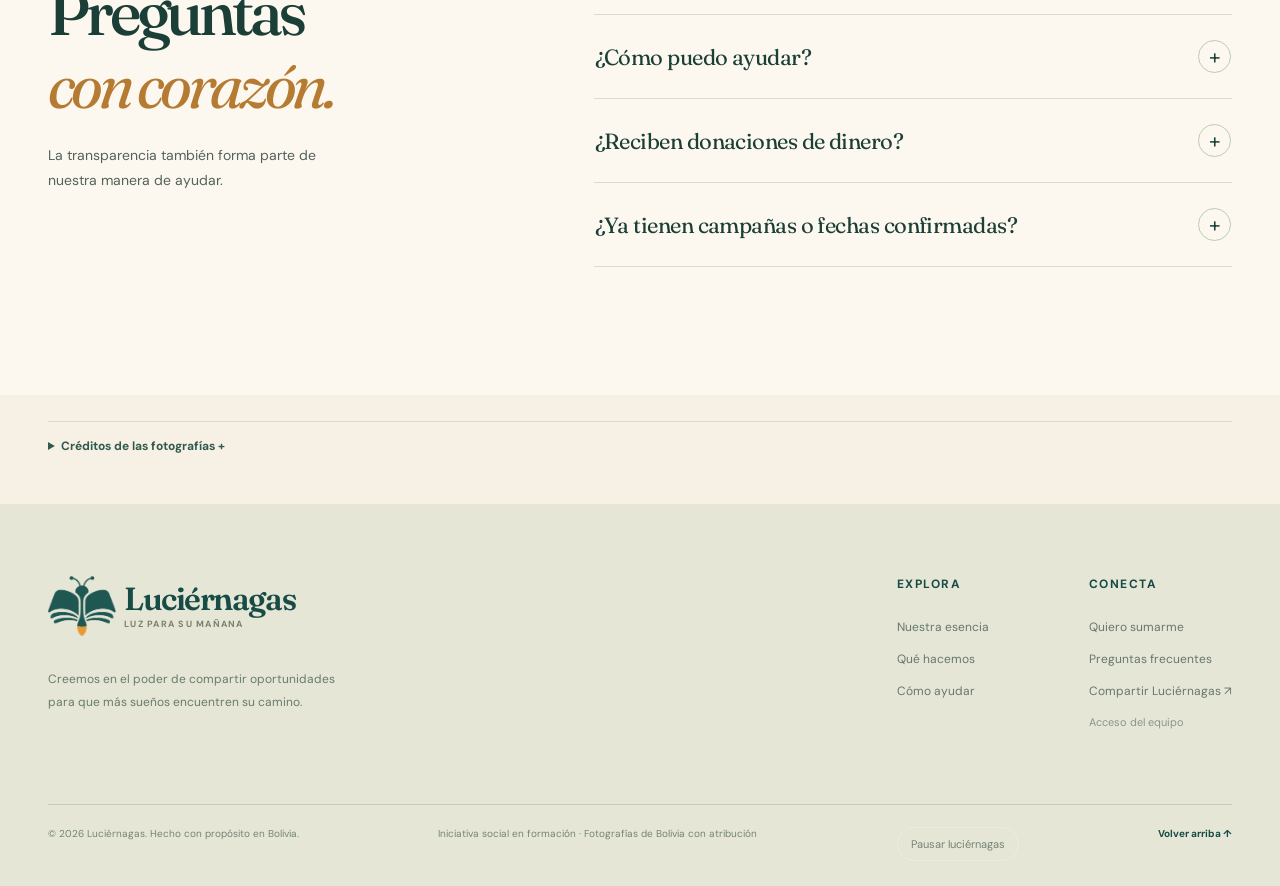
==== commit aff71aa8: "Update index.html" ====
--- a/index.html
+++ b/index.html
@@ -161,9 +161,9 @@
           </div>
           <form id="intake-form" class="intake-form" novalidate>
             <div class="intake-progress" role="list" aria-label="Avance de la propuesta">
-              <span role="listitem" class="intake-progress-item is-current" data-step-marker="1" aria-current="step"><b>01</b><small>Tu aporte</small></span>
-              <span role="listitem" class="intake-progress-item" data-step-marker="2"><b>02</b><small>Contacto</small></span>
-              <span role="listitem" class="intake-progress-item" data-step-marker="3"><b>03</b><small>Detalles</small></span>
+              <span role="listitem" class="intake-progress-item is-current" data-step-marker="1" aria-current="step"><b>01 </b><small>Tu aporte</small></span>
+              <span role="listitem" class="intake-progress-item" data-step-marker="2"><b>02 </b><small>Contacto</small></span>
+              <span role="listitem" class="intake-progress-item" data-step-marker="3"><b>03 </b><small>Detalles</small></span>
             </div>
             <section class="intake-step" data-step="1" aria-labelledby="step-1-title">
               <div class="intake-step-title"><span>01 / 03</span><h4 id="step-1-title" tabindex="-1">¿Cómo quieres encender una oportunidad?</h4></div>
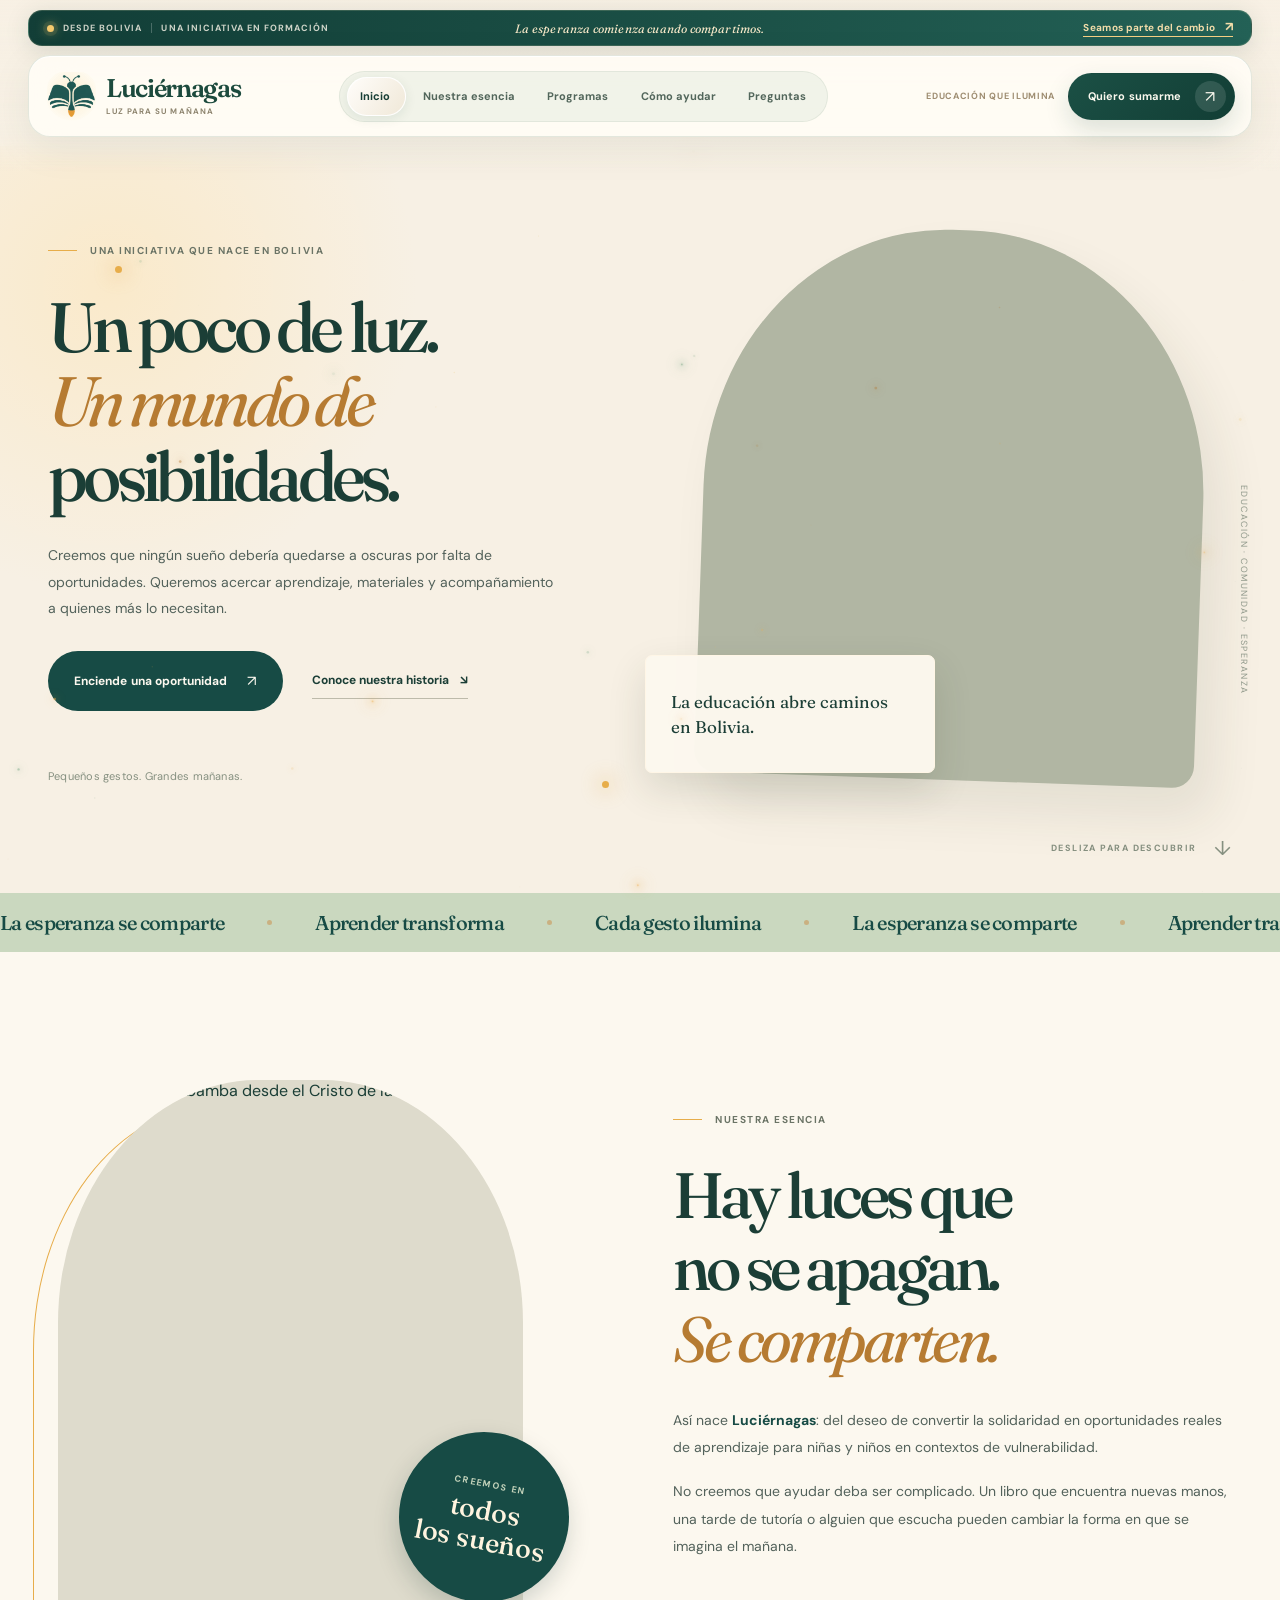
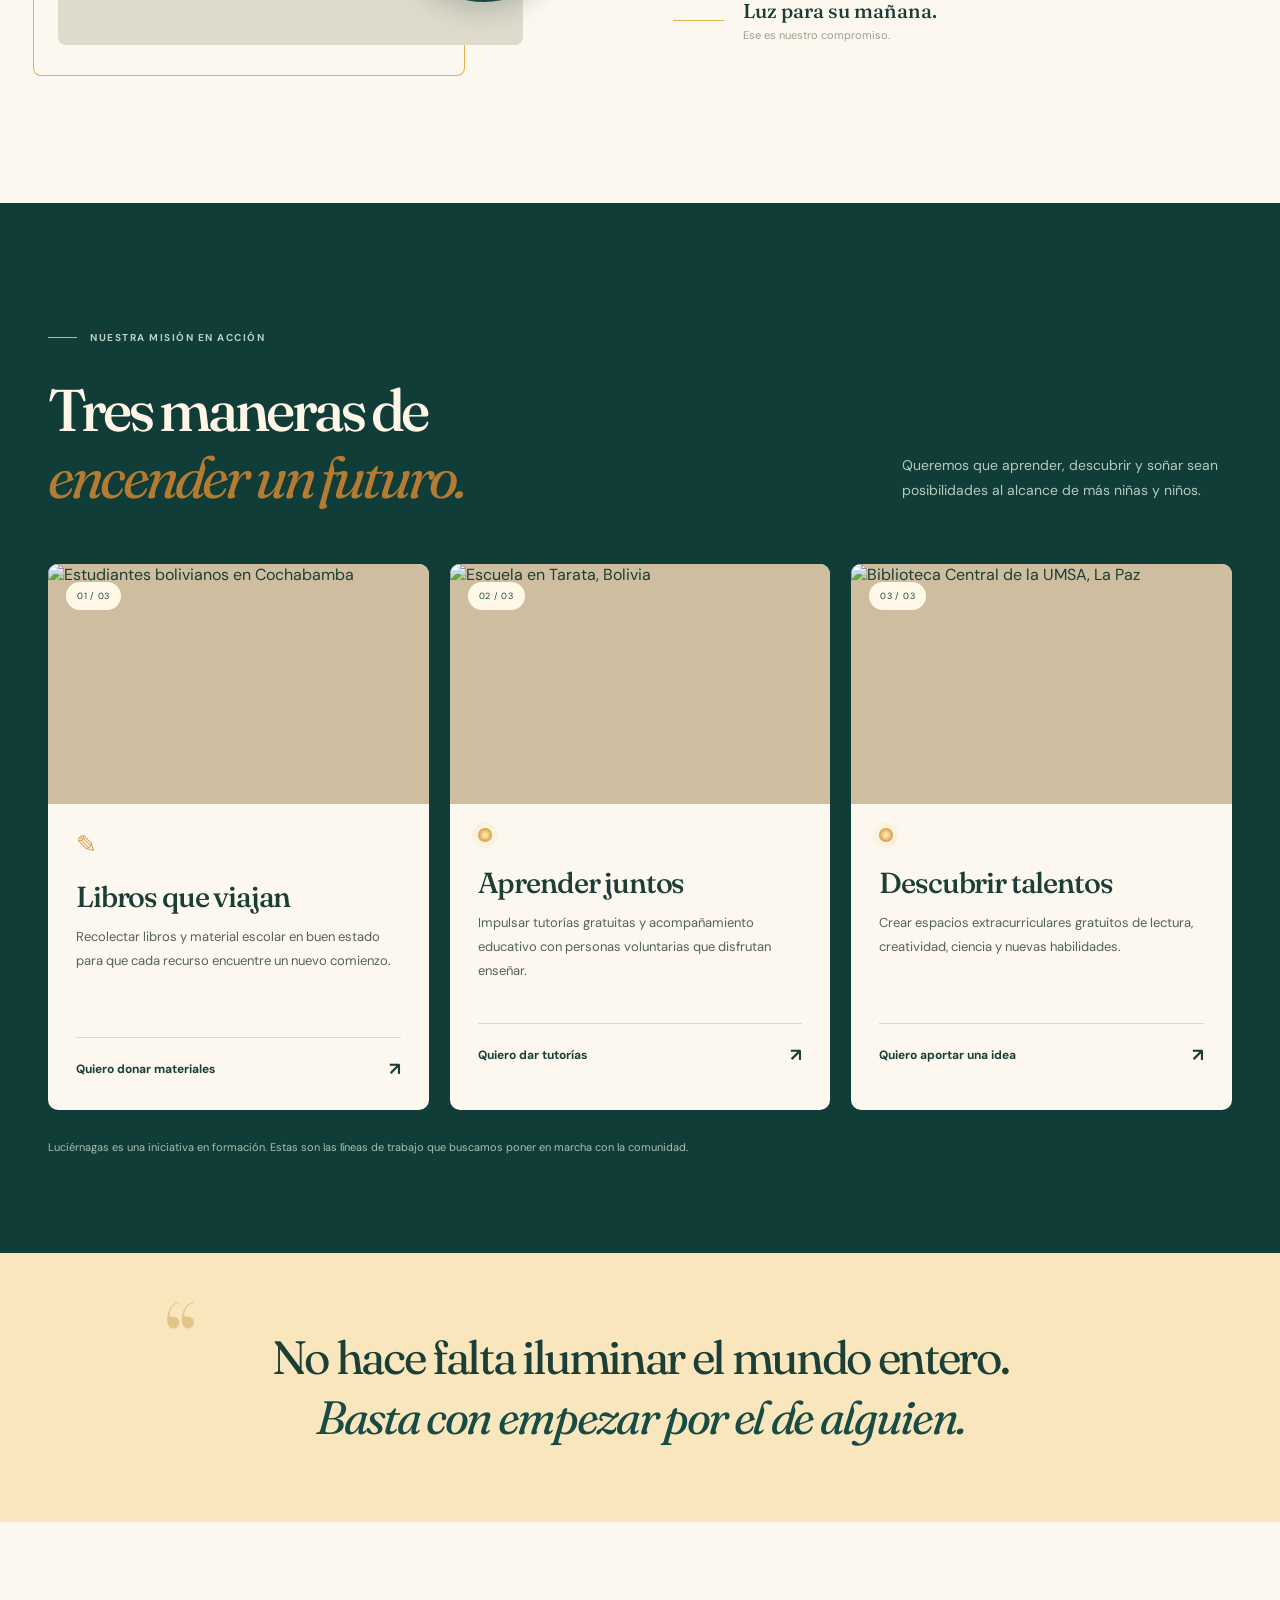
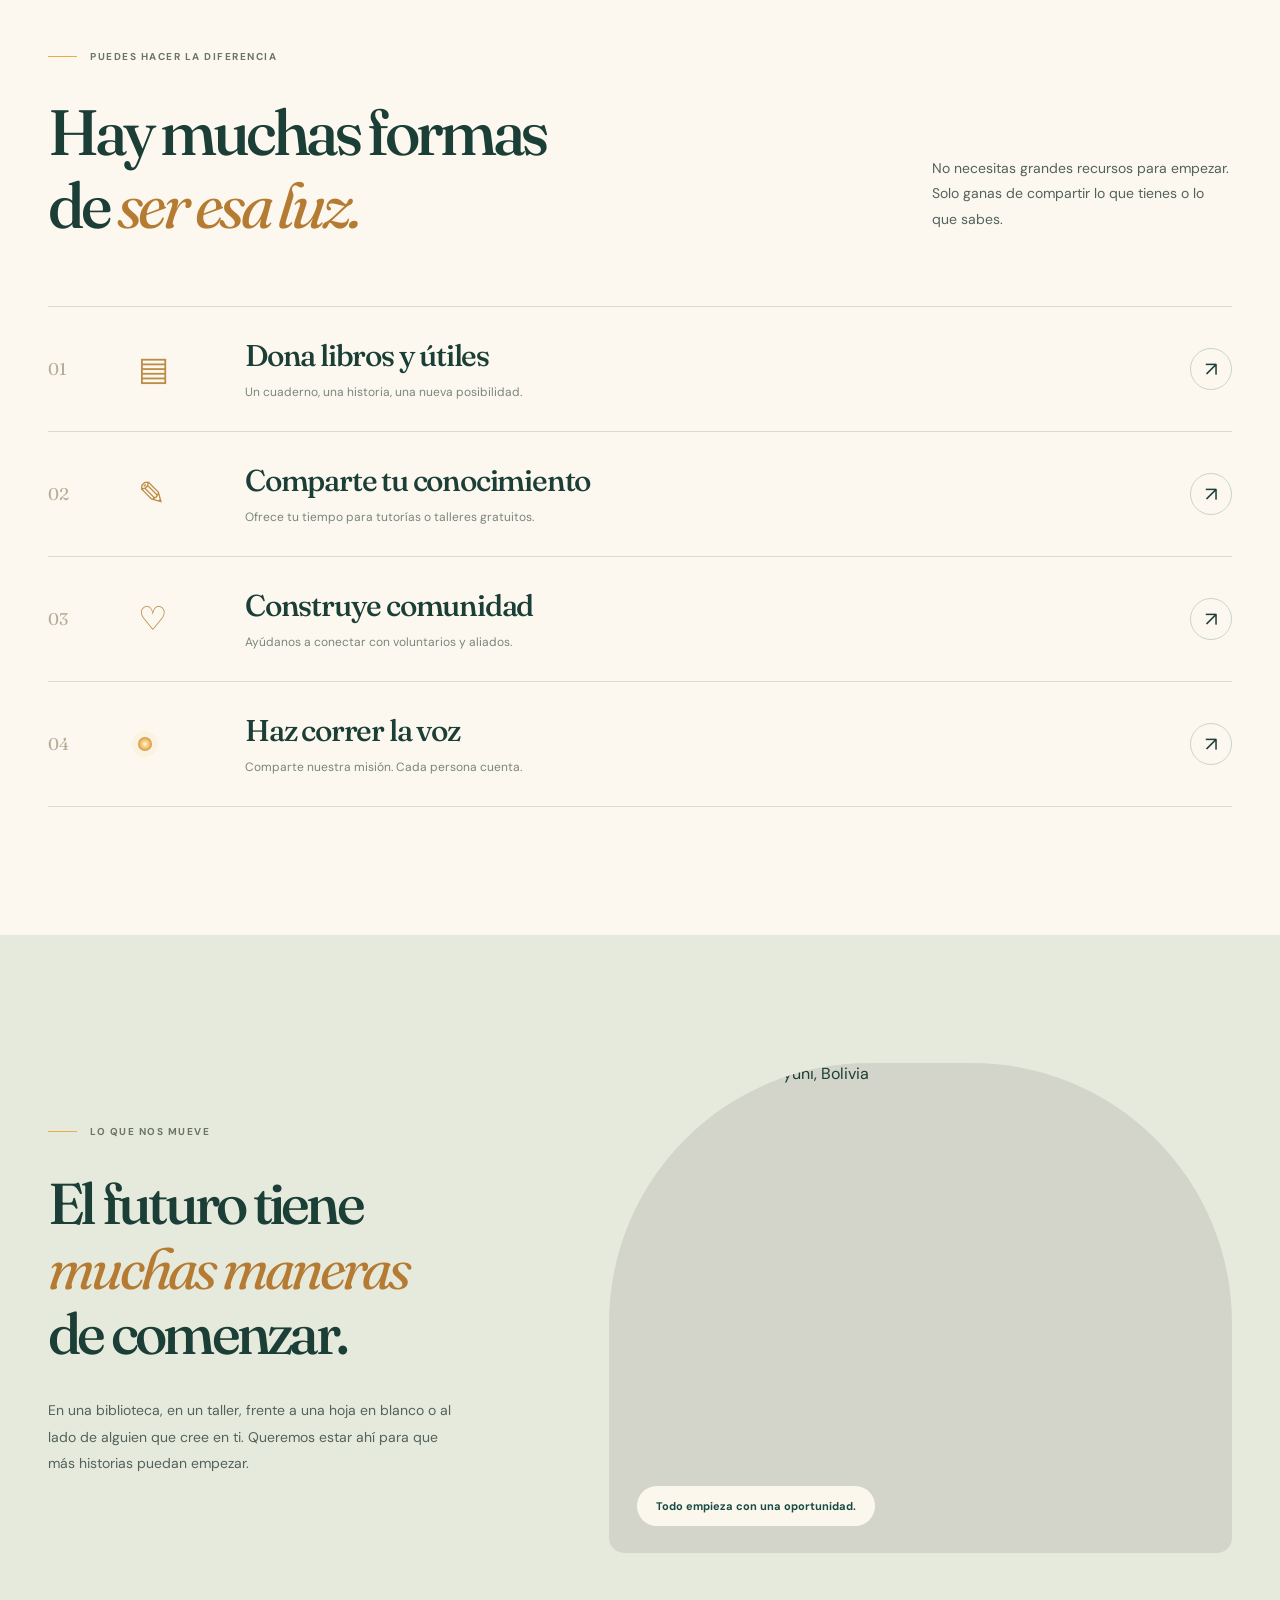
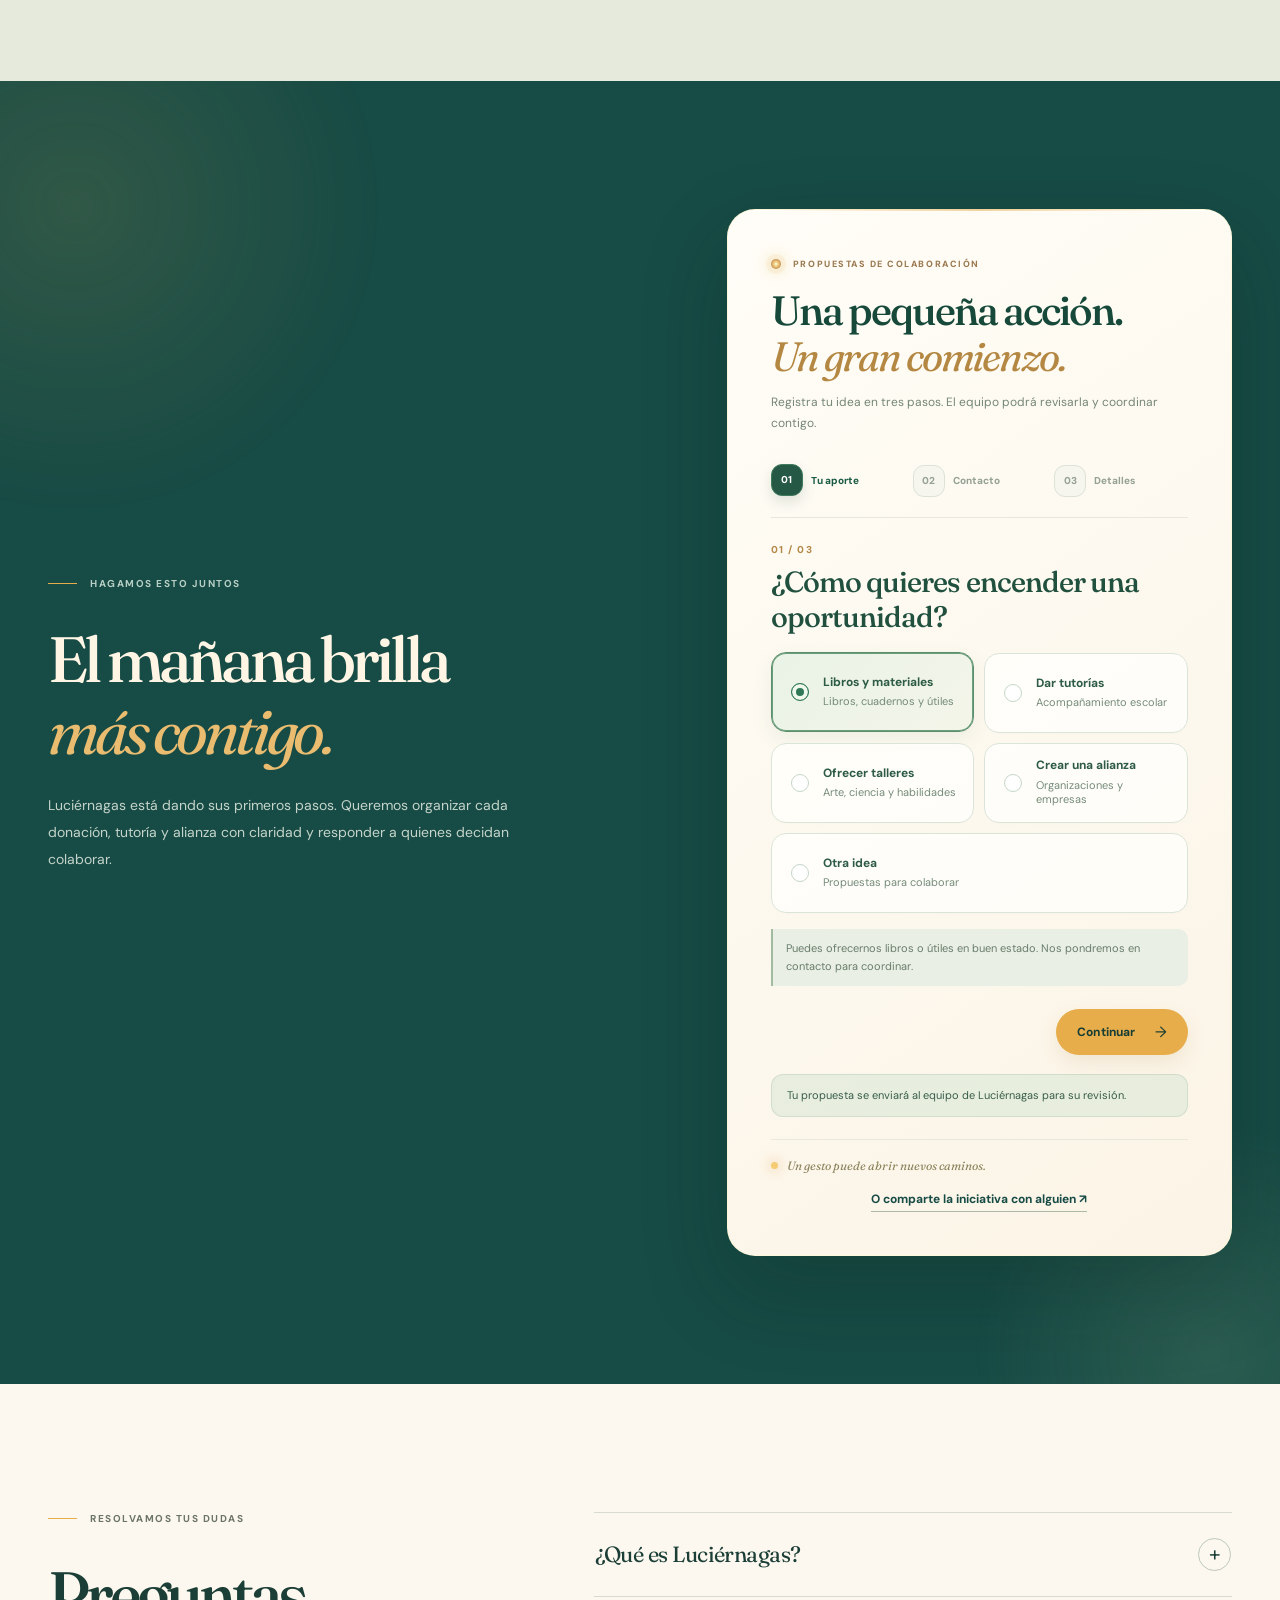
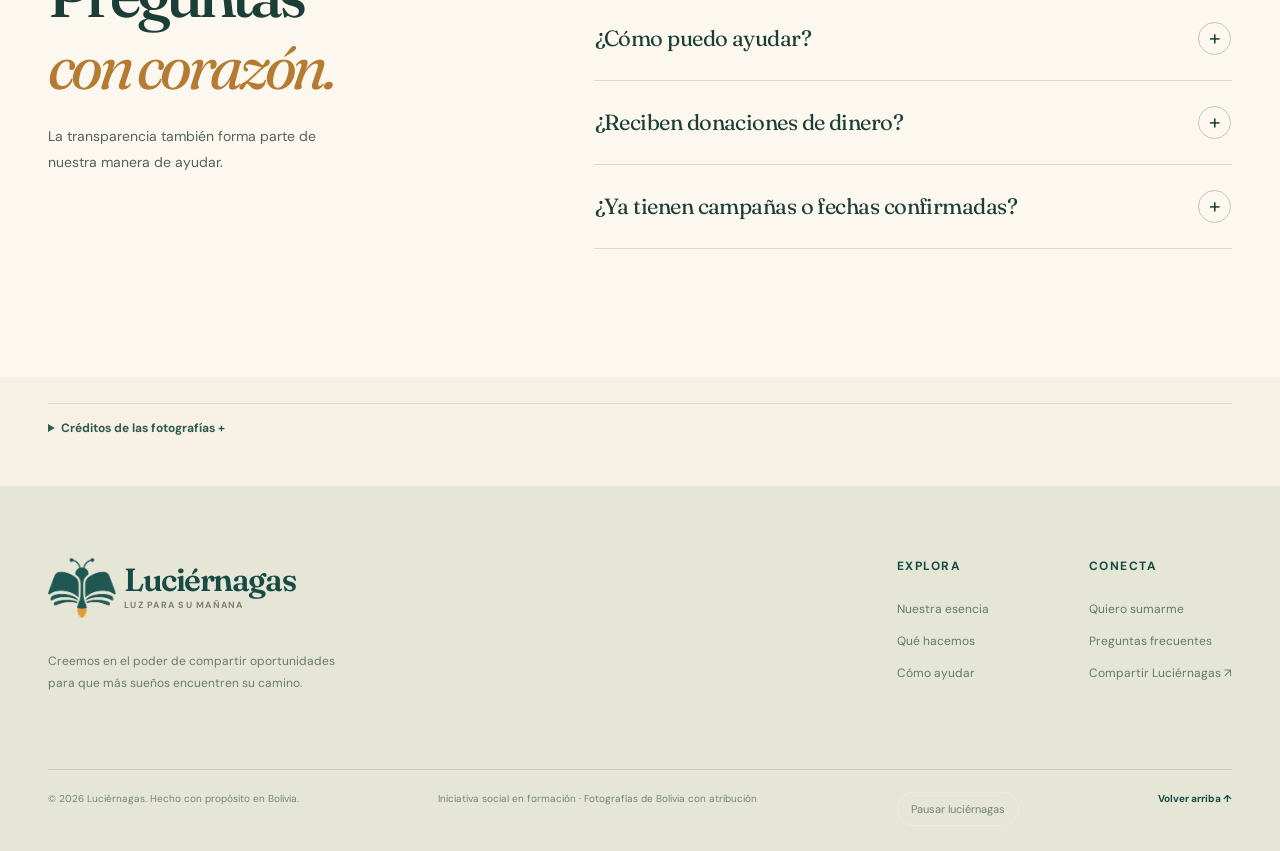
==== commit 71bea351: "Separar completamente la administración del sitio público; retirar enlaces y archivos de gestión" ====
--- a/index.html
+++ b/index.html
@@ -235,6 +235,6 @@
       <p>Licencias: <a href="https://creativecommons.org/licenses/by/2.0/" target="_blank" rel="noopener noreferrer">CC BY 2.0</a>, <a href="https://creativecommons.org/licenses/by-sa/3.0/" target="_blank" rel="noopener noreferrer">CC BY-SA 3.0</a> y <a href="https://creativecommons.org/licenses/by-sa/4.0/" target="_blank" rel="noopener noreferrer">CC BY-SA 4.0</a>.</p>
     </details>
   </div>
-  <footer class="footer"><div class="container footer-main"><div class="footer-brand"><a href="#inicio" class="footer-logo"><img src="assets/isotipo.webp" width="65" height="58" alt="" /><span><strong>Luciérnagas</strong><small>Luz para su mañana</small></span></a><p>Creemos en el poder de compartir oportunidades para que más sueños encuentren su camino.</p></div><div class="footer-links"><div><h3>Explora</h3><a href="#nosotros">Nuestra esencia</a><a href="#que-hacemos">Qué hacemos</a><a href="#como-ayudar">Cómo ayudar</a></div><div><h3>Conecta</h3><a href="#sumate">Quiero sumarme</a><a href="#preguntas">Preguntas frecuentes</a><button type="button" id="footer-share">Compartir Luciérnagas ↗</button><a href="admin/" class="admin-entry">Acceso del equipo</a></div></div></div><div class="container footer-bottom"><span>© <span id="year">2026</span> Luciérnagas. Hecho con propósito en Bolivia.</span><span>Iniciativa social en formación · Fotografías de Bolivia con atribución</span><button type="button" id="ambient-motion-toggle" class="motion-toggle" aria-pressed="false" aria-label="Pausar luciérnagas animadas">Pausar luciérnagas</button><a href="#inicio">Volver arriba ↑</a></div></footer>
+  <footer class="footer"><div class="container footer-main"><div class="footer-brand"><a href="#inicio" class="footer-logo"><img src="assets/isotipo.webp" width="65" height="58" alt="" /><span><strong>Luciérnagas</strong><small>Luz para su mañana</small></span></a><p>Creemos en el poder de compartir oportunidades para que más sueños encuentren su camino.</p></div><div class="footer-links"><div><h3>Explora</h3><a href="#nosotros">Nuestra esencia</a><a href="#que-hacemos">Qué hacemos</a><a href="#como-ayudar">Cómo ayudar</a></div><div><h3>Conecta</h3><a href="#sumate">Quiero sumarme</a><a href="#preguntas">Preguntas frecuentes</a><button type="button" id="footer-share">Compartir Luciérnagas ↗</button></div></div></div><div class="container footer-bottom"><span>© <span id="year">2026</span> Luciérnagas. Hecho con propósito en Bolivia.</span><span>Iniciativa social en formación · Fotografías de Bolivia con atribución</span><button type="button" id="ambient-motion-toggle" class="motion-toggle" aria-pressed="false" aria-label="Pausar luciérnagas animadas">Pausar luciérnagas</button><a href="#inicio">Volver arriba ↑</a></div></footer>
 </body>
 </html>
--- a/css/gestion.css
+++ b/css/gestion.css
@@ -31,8 +31,6 @@
 .intake-status[data-state="success"]{background:#e6f5e4;color:#236540;border-color:#8dbb9b}
 .intake-status[data-state="pending"]{background:#fcf3df;color:#7d6339}
 .intake-trap{position:absolute!important;left:-99999px!important;width:1px!important;height:1px!important;overflow:hidden!important}
-.footer .admin-entry{opacity:.72;font-size:11px}
-.footer .admin-entry:hover{opacity:1}
 @media(max-width:600px){.intake-options{grid-template-columns:1fr 1fr}.intake-fields{grid-template-columns:1fr}.intake-field{grid-column:1/-1}.intake-options span{min-height:76px}.join-panel-intake{padding-inline:20px}}
 @media(max-width:380px){.intake-options{grid-template-columns:1fr}.intake-options label:last-child{grid-column:auto}}
 
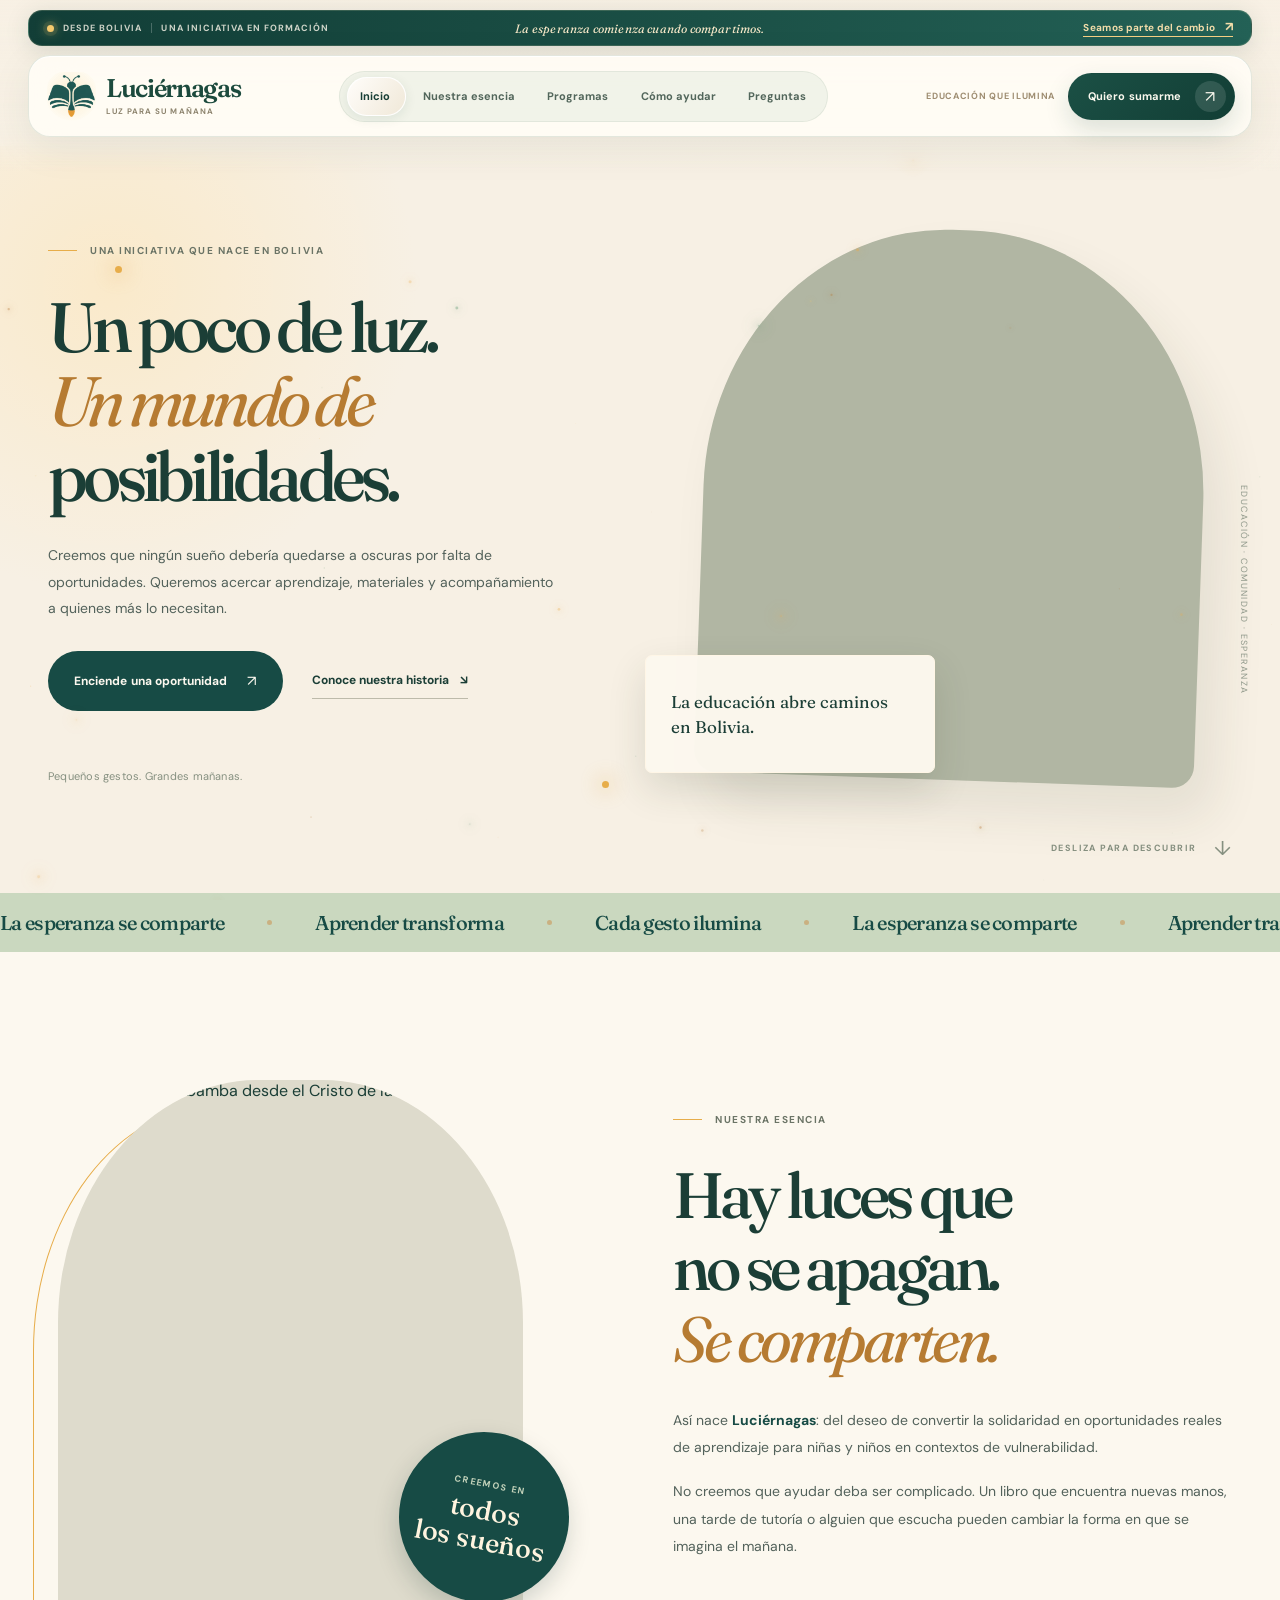
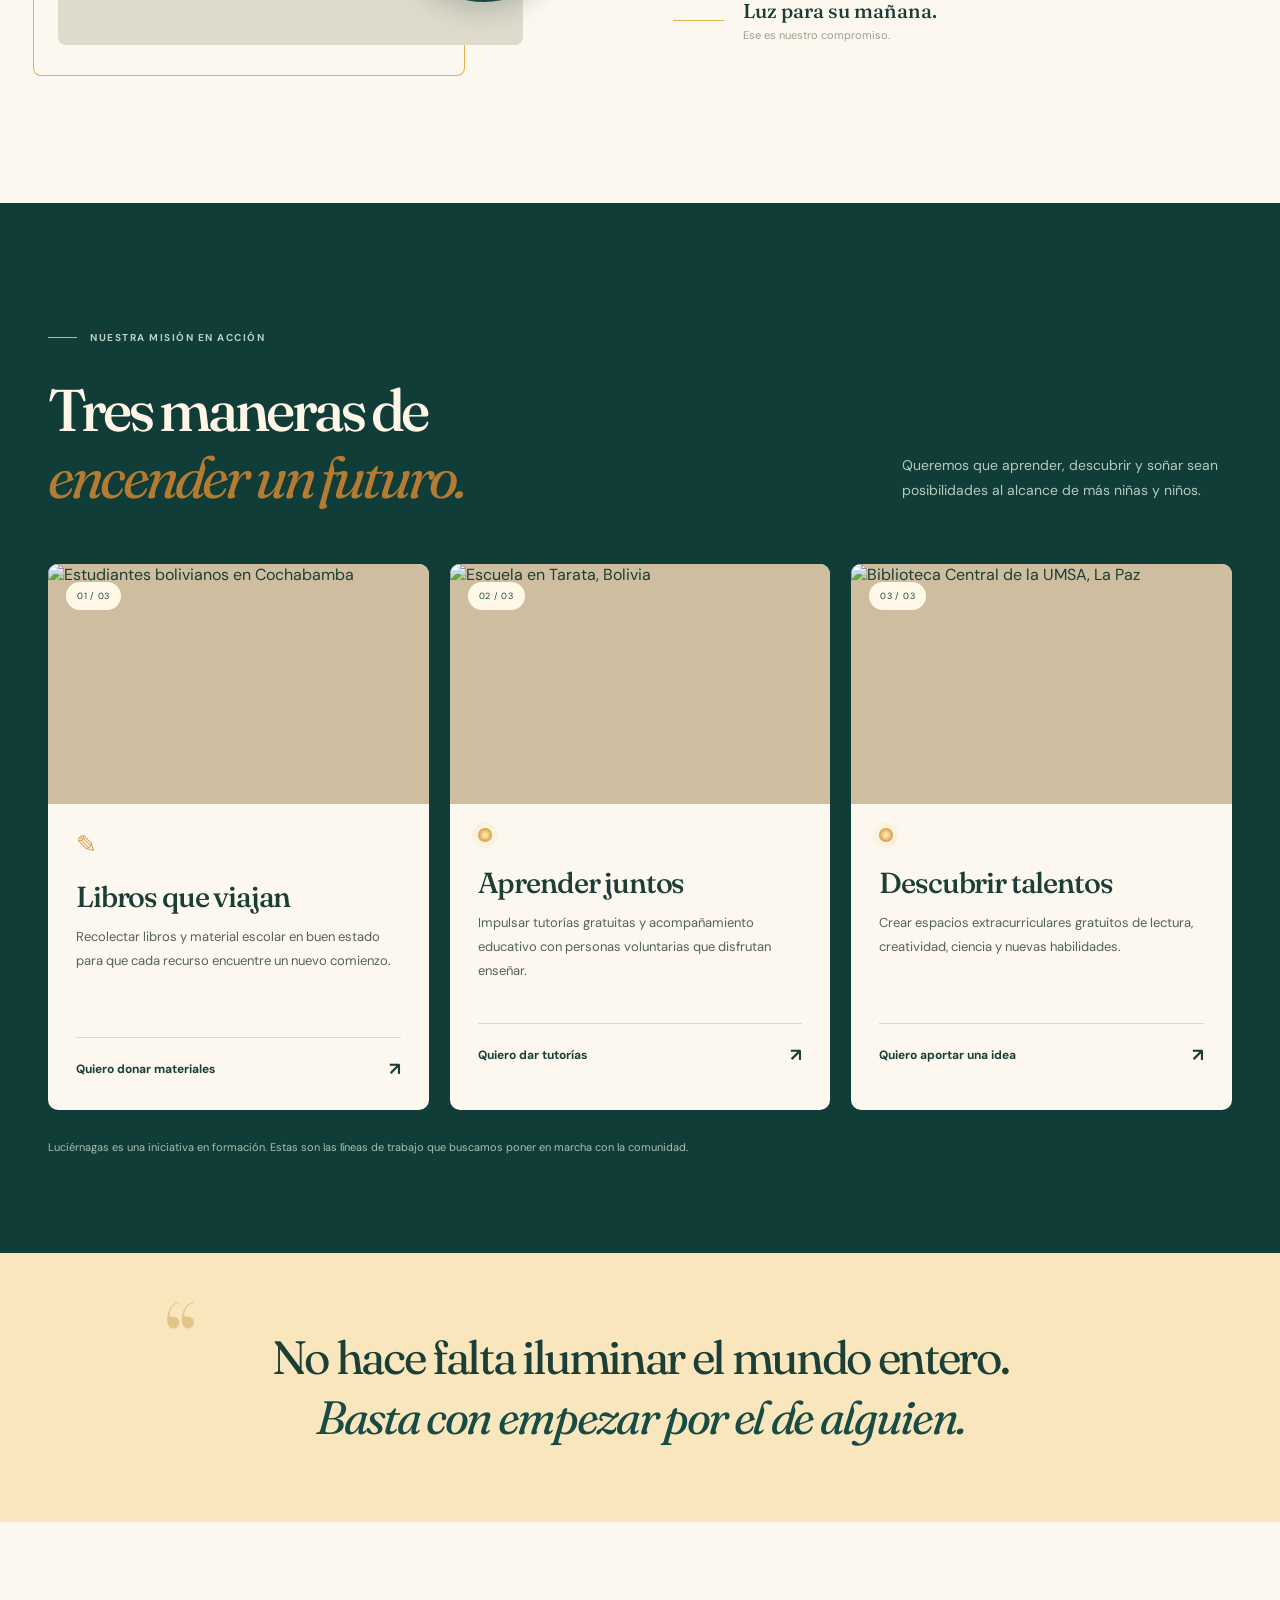
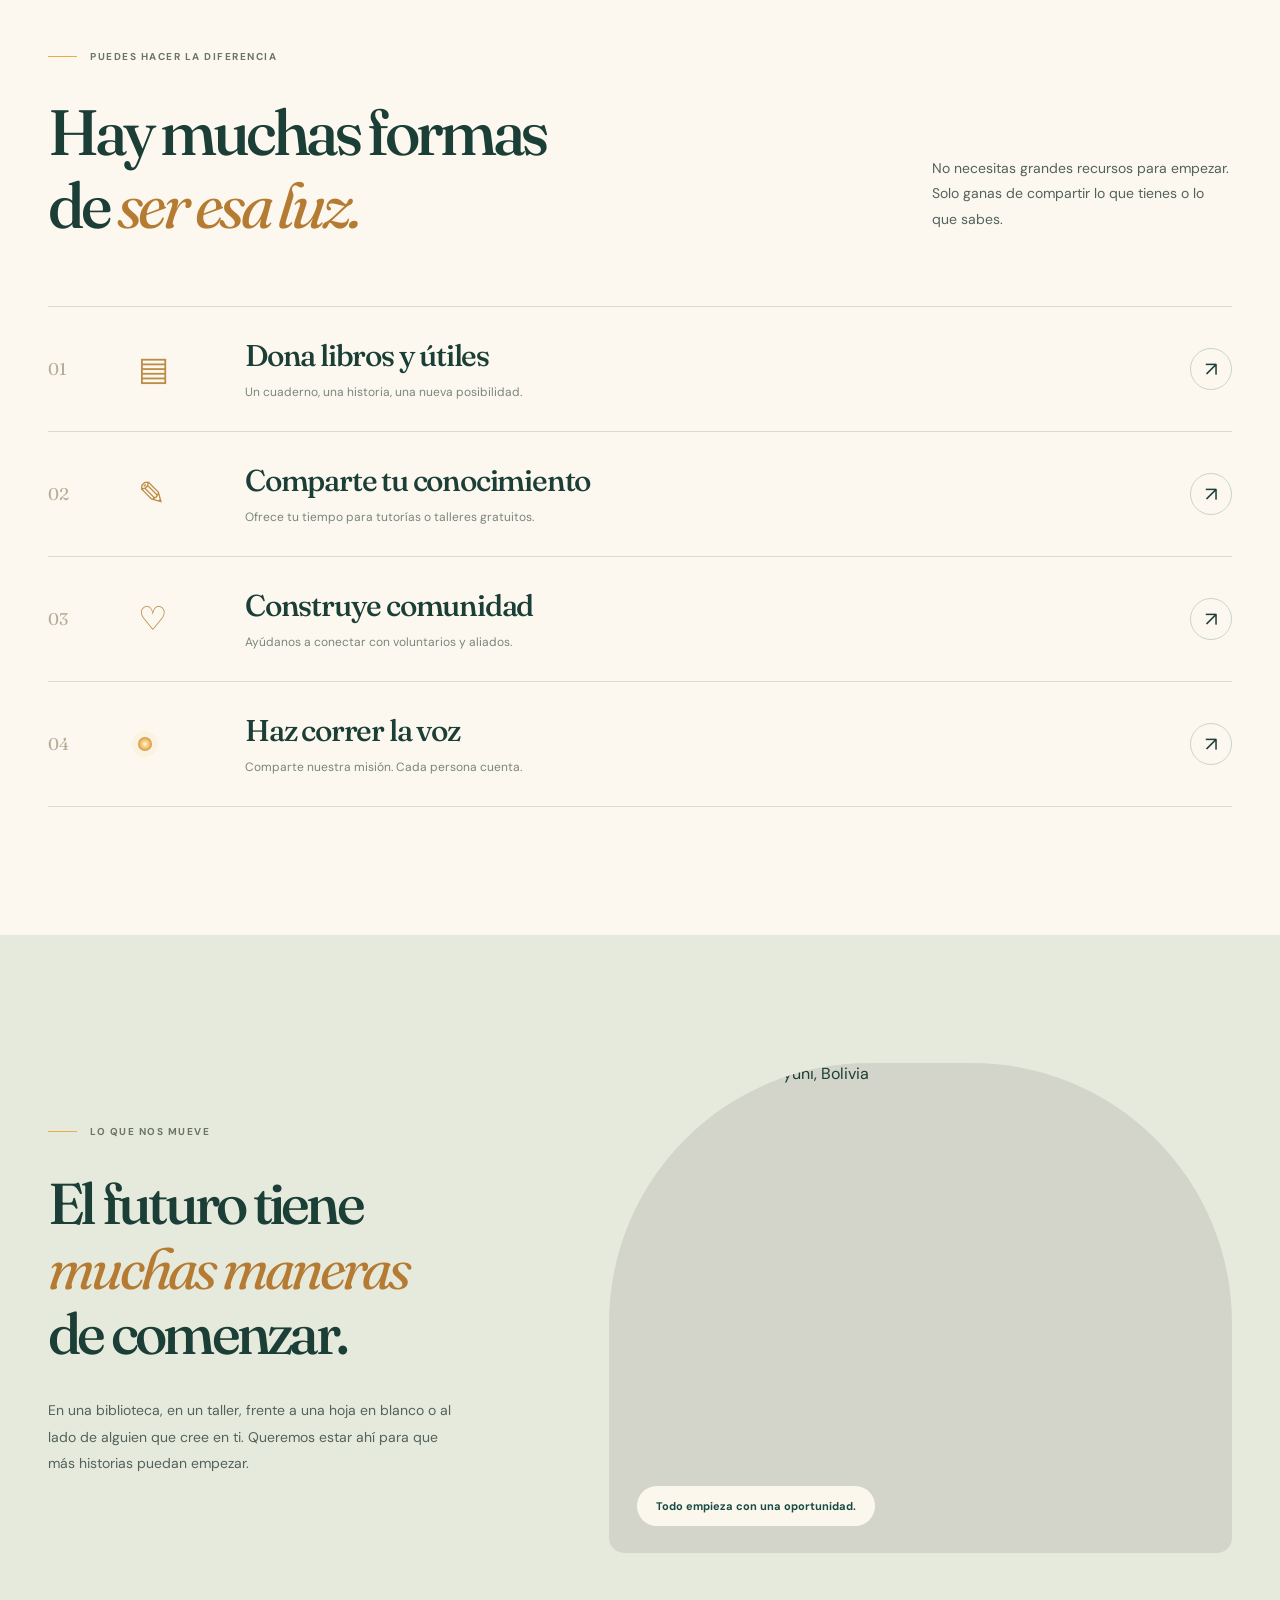
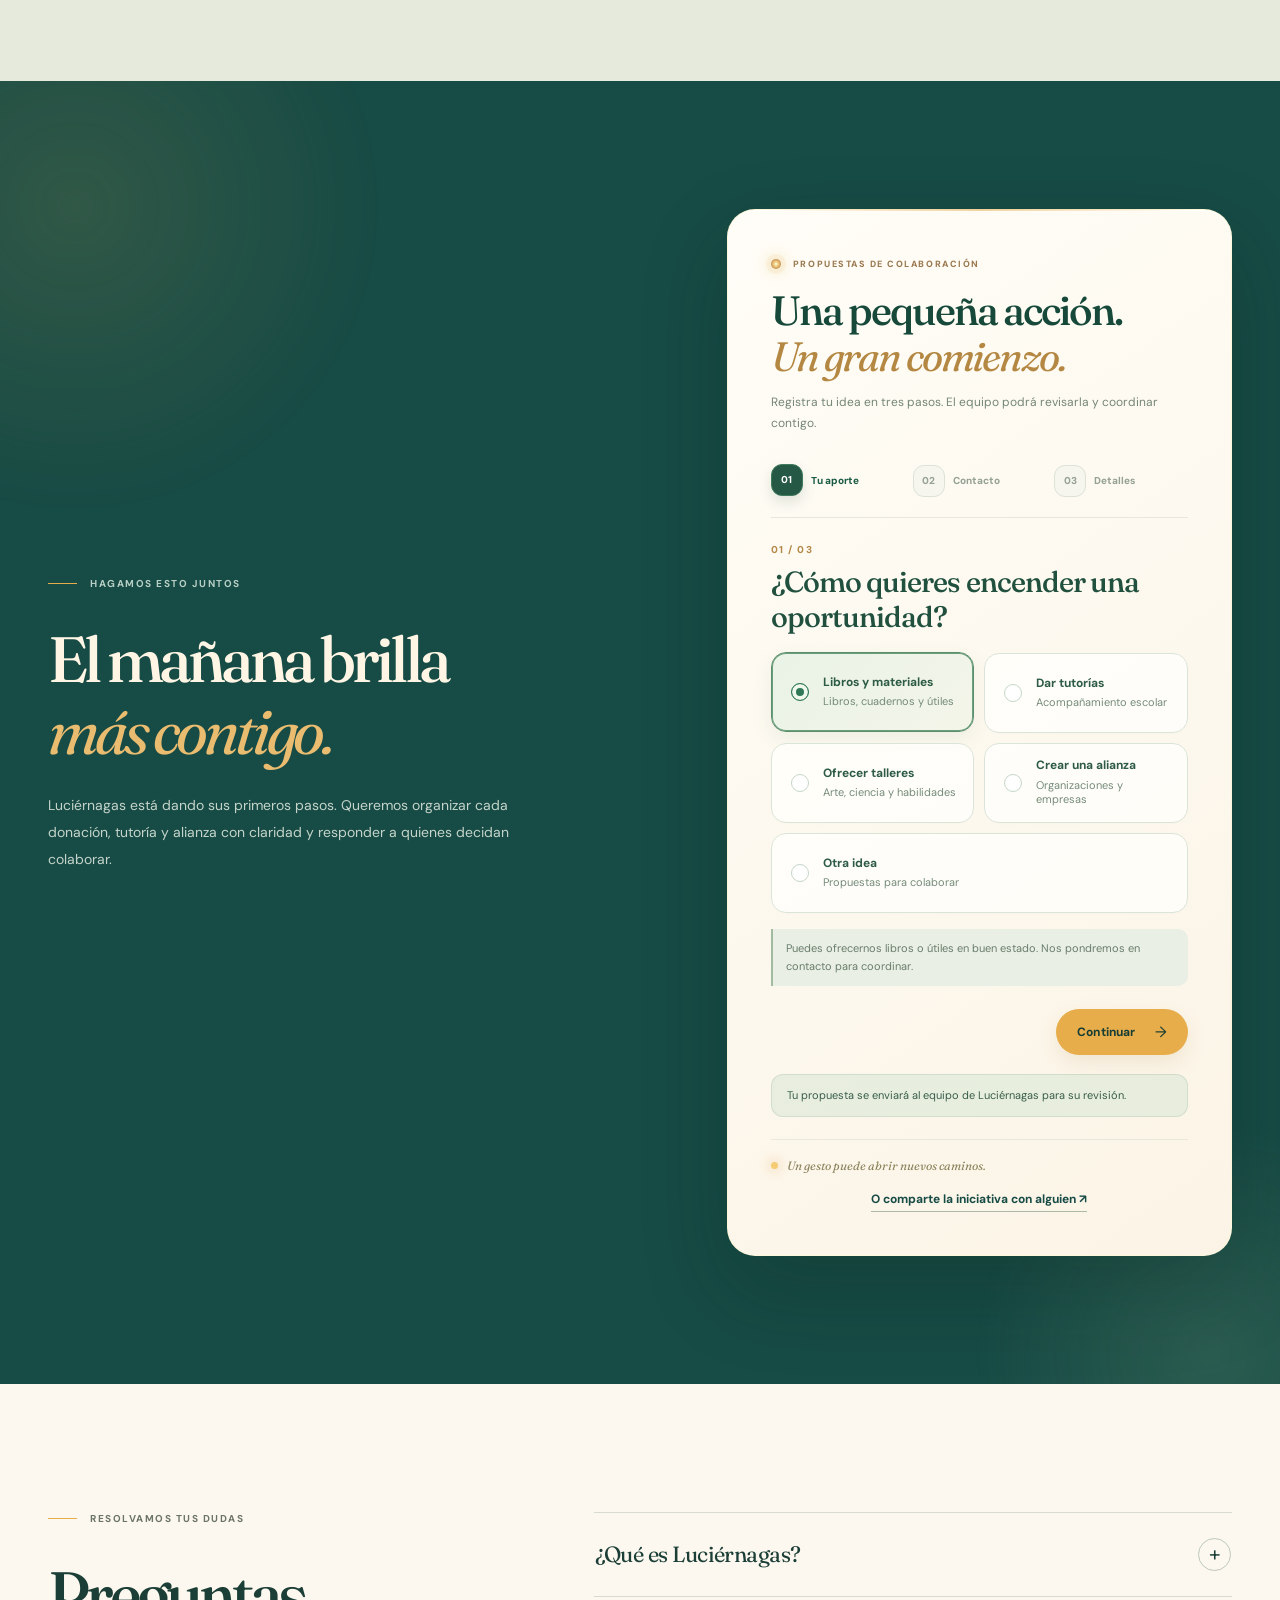
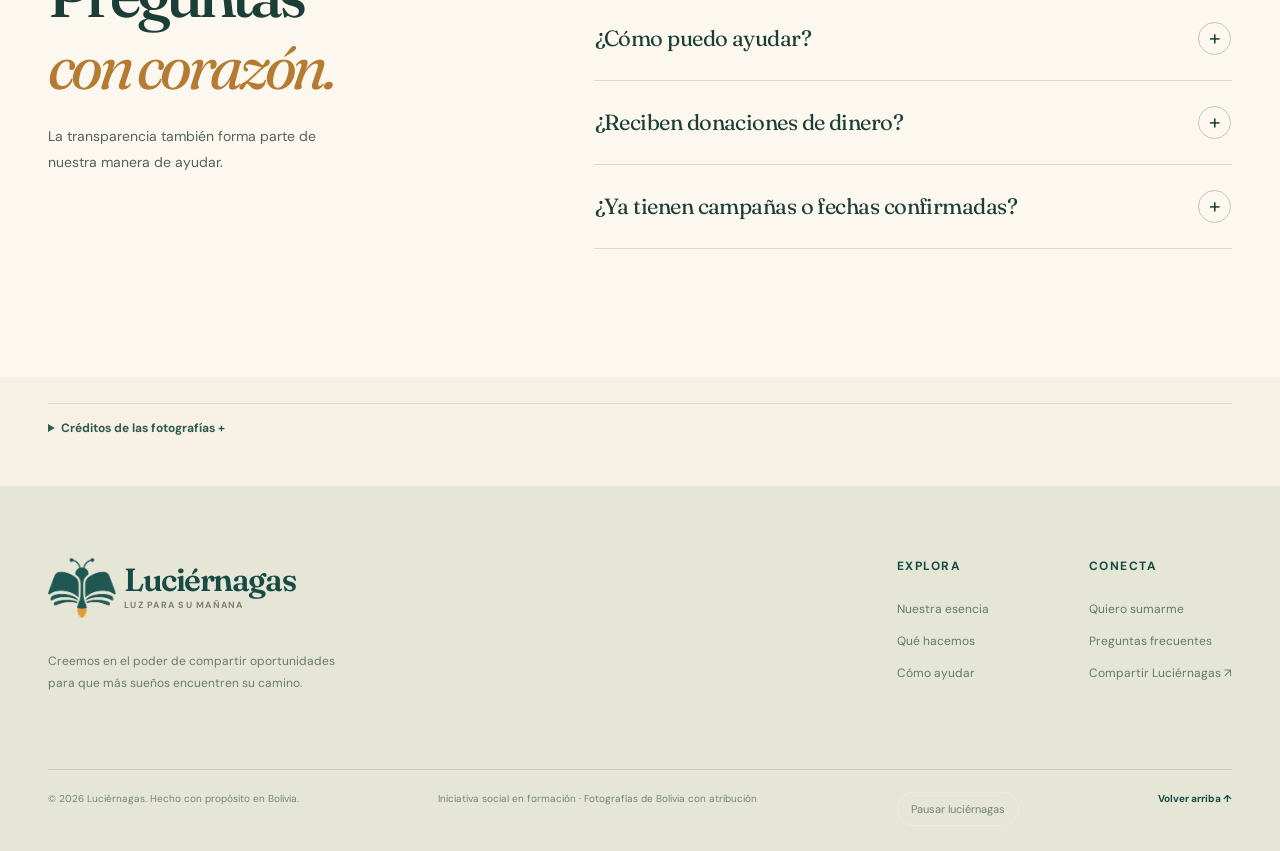
==== commit a7554388: "Usar luciérnaga transparente como favicon de la landing" ====
--- a/index.html
+++ b/index.html
@@ -11,7 +11,7 @@
   <meta property="og:image" content="assets/logo-original.webp" />
   <meta name="color-scheme" content="light" />
   <title>Luciérnagas | Luz para su mañana</title>
-  <link rel="icon" type="image/png" href="assets/favicon.webp" />
+  <link rel="icon" type="image/webp" sizes="any" href="assets/isotipo.webp?v=20261123-2" />
   <link rel="preconnect" href="https://fonts.googleapis.com" />
   <link rel="preconnect" href="https://fonts.gstatic.com" crossorigin />
   <link href="https://fonts.googleapis.com/css2?family=DM+Sans:wght@400;500;600;700&family=Fraunces:ital,wght@0,400;0,500;0,600;1,400;1,500&display=swap" rel="stylesheet" />
